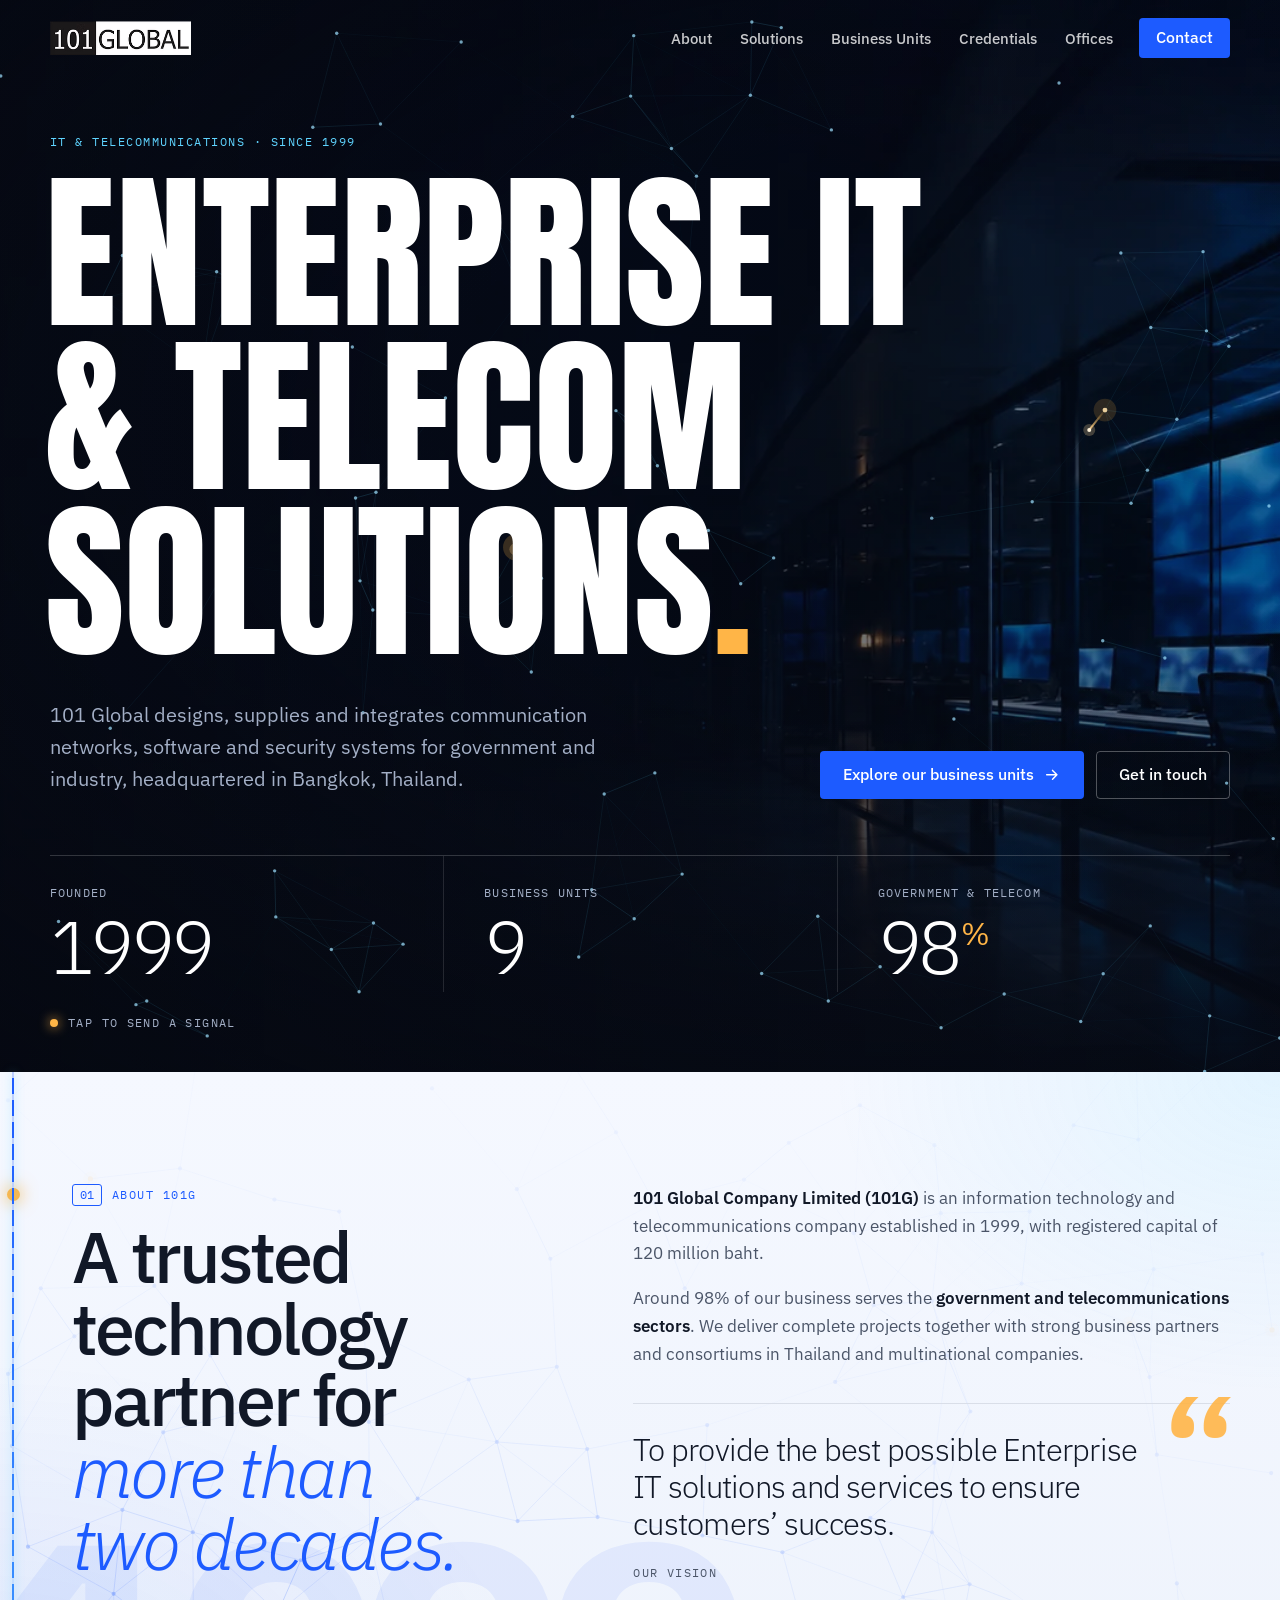
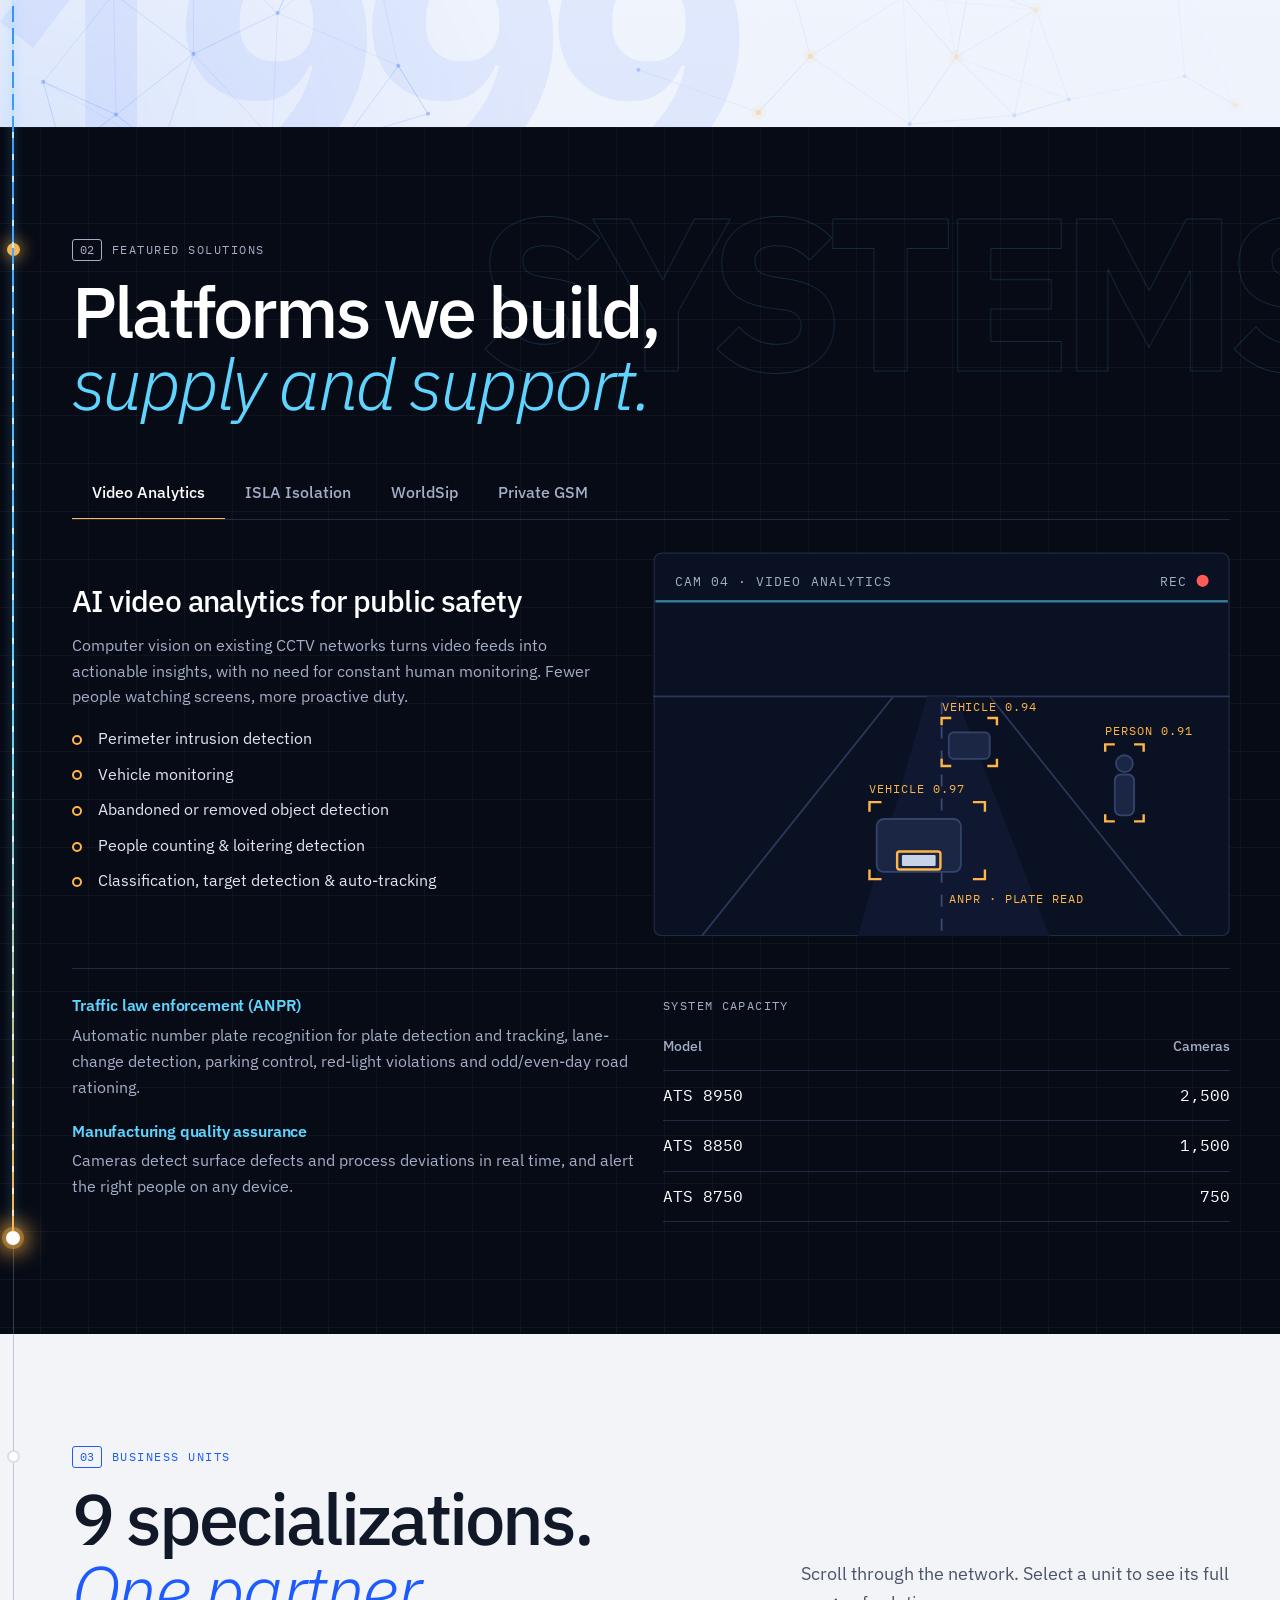
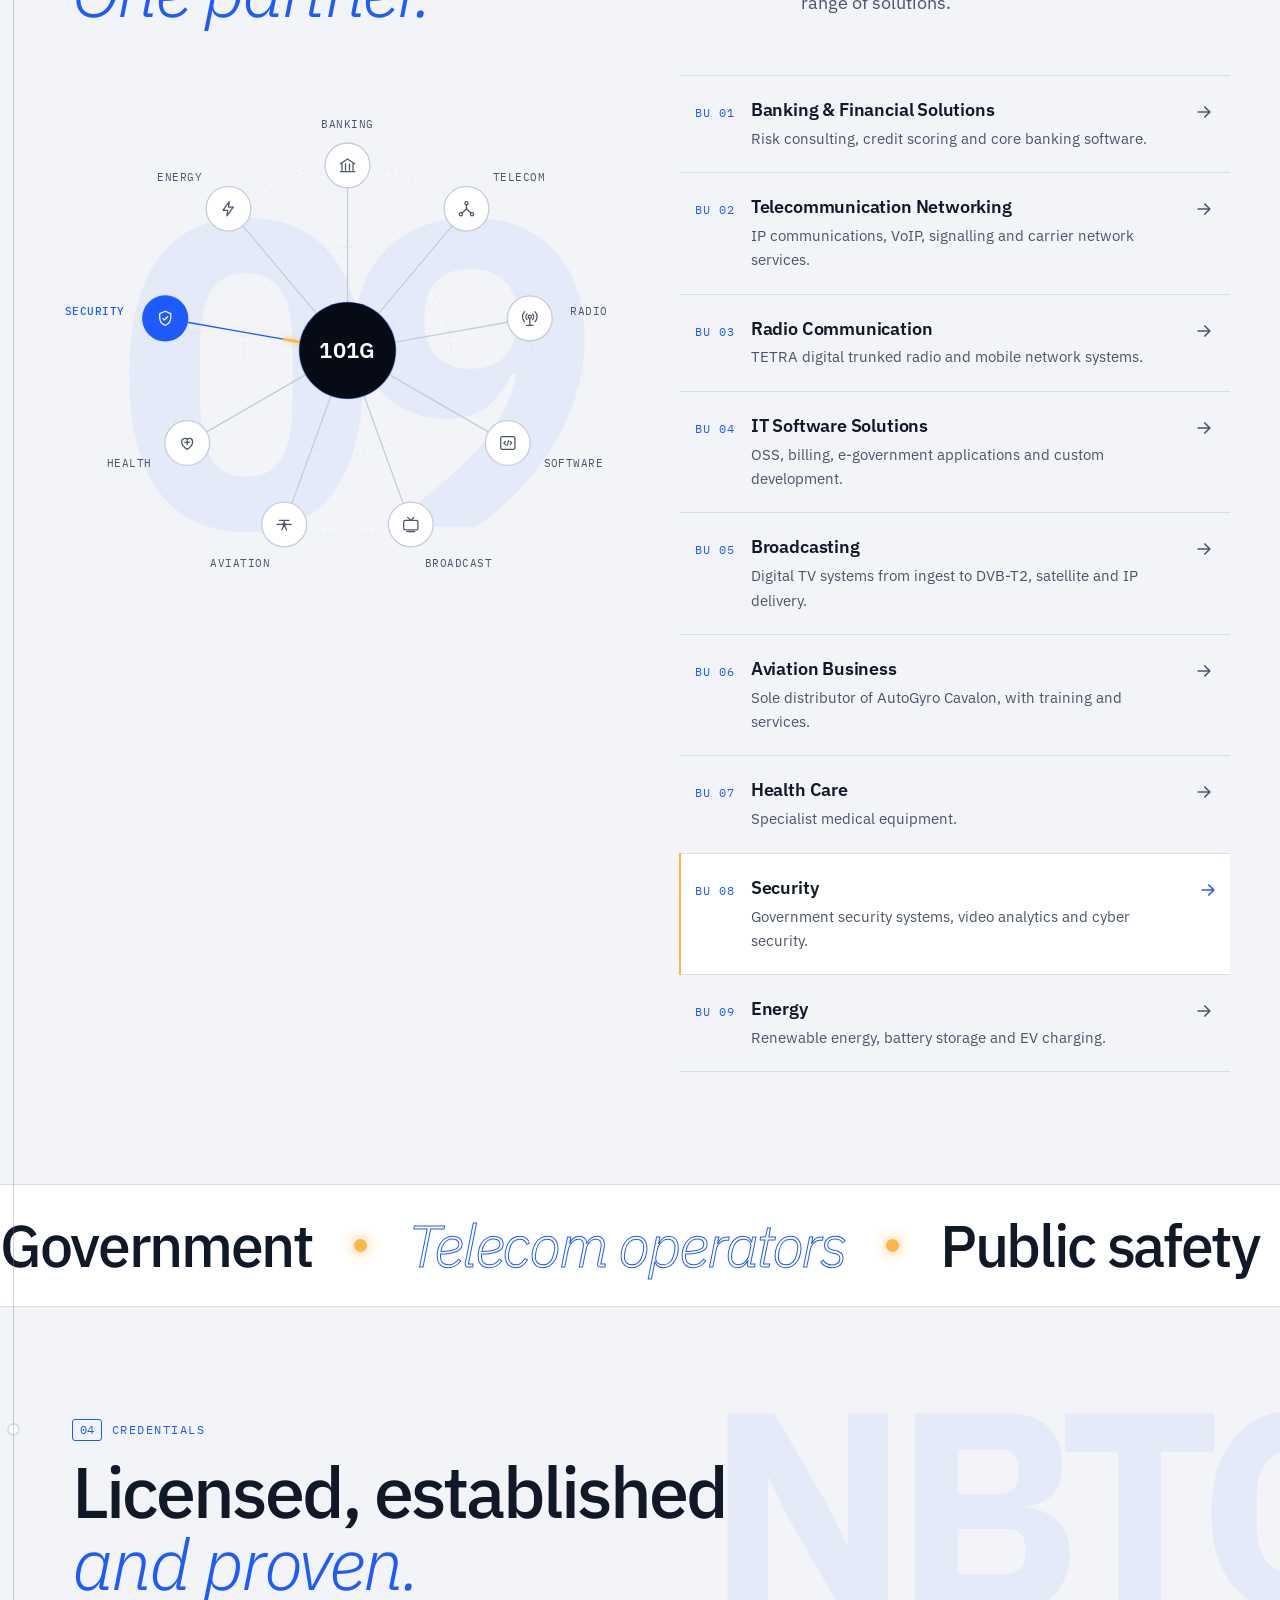
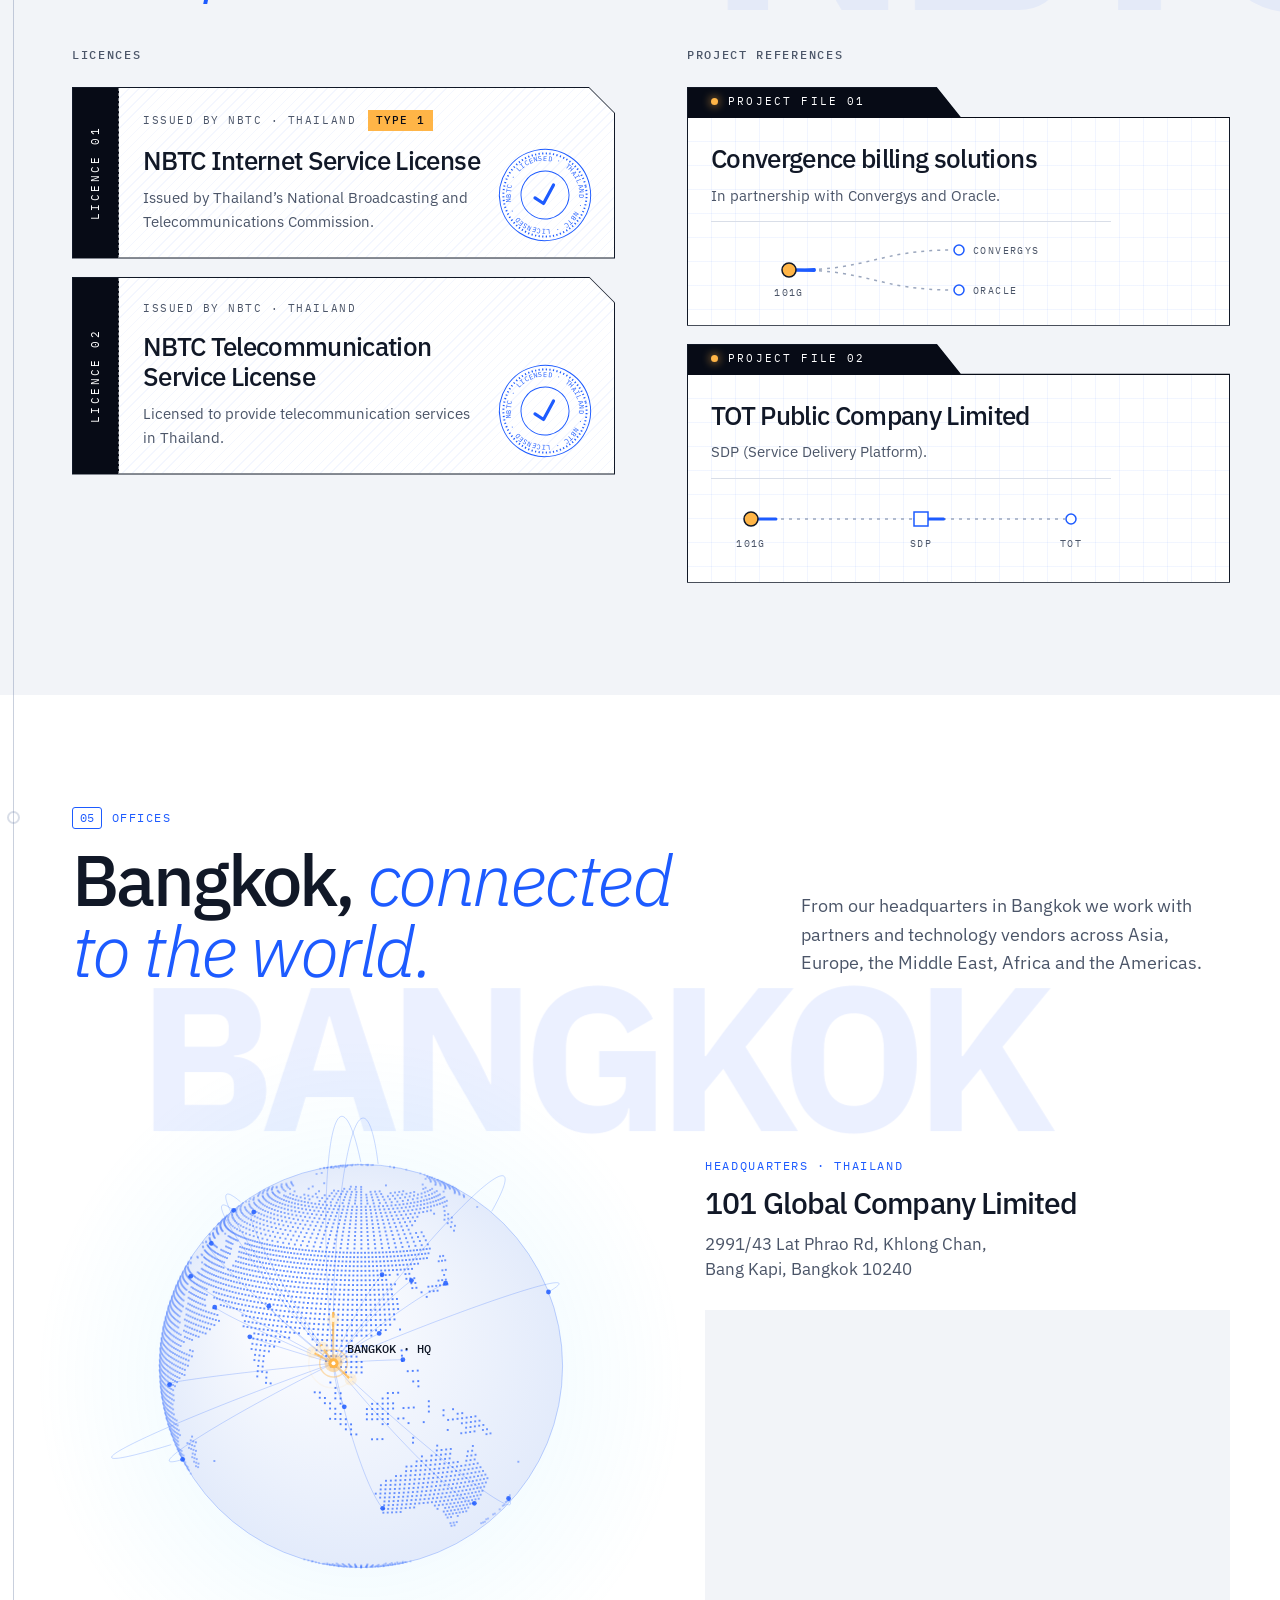
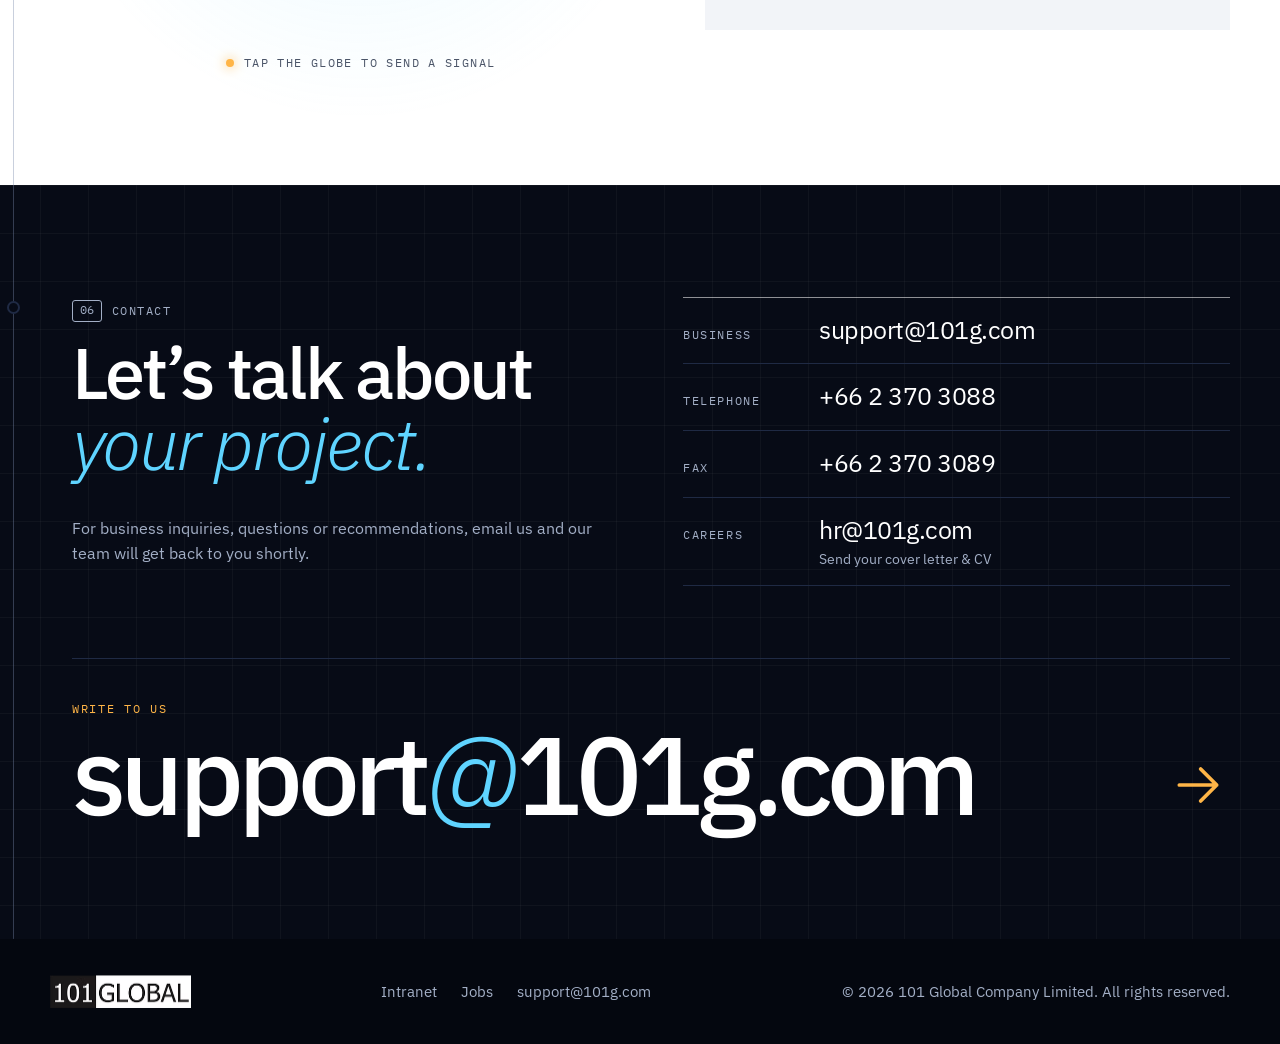
==== index.html @ 5d850e35 "Use the company logo image in header and footer Co-Authored-By: Claude Fable 5.2 <noreply@anthropic." ====
<!DOCTYPE html>
<html lang="en">
<head>
  <meta charset="UTF-8">
  <meta name="viewport" content="width=device-width, initial-scale=1.0">

  <!-- PREVIEW ONLY: stops Google indexing the site before the owner approves it.
       DELETE this line on launch day (see launch checklist). -->
  <meta name="robots" content="noindex, nofollow">

  <title>101 Global | Enterprise IT &amp; Telecommunications since 1999</title>
  <meta name="description" content="101 Global Company Limited (101G) delivers enterprise IT, telecommunications, radio, security and software solutions for government and telecom organisations in Thailand. Founded 1999.">
  <link rel="canonical" href="https://www.101g.com/">
  <link rel="icon" href="images/favicon.svg" type="image/svg+xml">
  <meta name="theme-color" content="#0a0f1c">

  <!-- Social sharing preview (LINE, Facebook, LinkedIn) -->
  <meta property="og:type" content="website">
  <meta property="og:title" content="101 Global | Enterprise IT &amp; Telecommunications">
  <meta property="og:description" content="Enterprise IT and telecom solutions for government and industry since 1999.">
  <meta property="og:url" content="https://www.101g.com/">

  <!-- Fonts: IBM Plex has a matching Thai version (IBM Plex Sans Thai) if we add Thai later -->
  <link rel="preconnect" href="https://fonts.googleapis.com">
  <link rel="preconnect" href="https://fonts.gstatic.com" crossorigin>
  <link href="https://fonts.googleapis.com/css2?family=Anton&family=IBM+Plex+Mono:wght@400;500&family=IBM+Plex+Sans:ital,wght@0,300;0,400;0,500;0,600;0,700;1,300;1,400&display=swap" rel="stylesheet">

  <link rel="stylesheet" href="css/styles.css">
  <!-- Tells the CSS that JavaScript is running, so scroll animations only hide content when JS can reveal it again -->
  <script>document.documentElement.classList.add('js');</script>

  <!-- Structured data: tells Google who the company is, where its offices are and how to contact it -->
  <script type="application/ld+json">
  {
    "@context": "https://schema.org",
    "@type": "Organization",
    "name": "101 Global Company Limited",
    "alternateName": "101G",
    "url": "https://www.101g.com/",
    "foundingDate": "1999",
    "email": "support@101g.com",
    "telephone": "+66-2-370-3088",
    "faxNumber": "+66-2-370-3089",
    "address": {
      "@type": "PostalAddress",
      "streetAddress": "2991/43 Lat Phrao Rd, Khlong Chan",
      "addressLocality": "Bang Kapi, Bangkok",
      "postalCode": "10240",
      "addressCountry": "TH"
    },
    "location": [
      {
        "@type": "Place",
        "name": "101 Global (Thailand)",
        "address": { "@type": "PostalAddress", "streetAddress": "2991/43 Lat Phrao Rd, Khlong Chan", "addressLocality": "Bang Kapi, Bangkok", "postalCode": "10240", "addressCountry": "TH" }
      }
    ]
  }
  </script>
</head>
<body>
  <a class="skip-link" href="#main">Skip to content</a>

  <!-- Icon sprite: each <symbol> is drawn once here and reused with <use href="#id"> -->
  <svg width="0" height="0" style="position:absolute" aria-hidden="true">
    <defs>
      <symbol id="i-bank" viewBox="0 0 24 24"><path d="M3 10 12 4l9 6M5 10v8M9.5 10v8M14.5 10v8M19 10v8M3 20h18"/></symbol>
      <symbol id="i-network" viewBox="0 0 24 24"><circle cx="12" cy="5" r="2"/><circle cx="5" cy="19" r="2"/><circle cx="19" cy="19" r="2"/><path d="M12 7v5M12 12l-5.5 5.5M12 12l5.5 5.5"/></symbol>
      <symbol id="i-radio" viewBox="0 0 24 24"><path d="M12 12v9M8 21h8"/><circle cx="12" cy="10" r="2"/><path d="M8.5 6.5a5 5 0 0 0 0 7M15.5 6.5a5 5 0 0 1 0 7M5.5 3.5a9 9 0 0 0 0 13M18.5 3.5a9 9 0 0 1 0 13"/></symbol>
      <symbol id="i-code" viewBox="0 0 24 24"><rect x="3" y="4" width="18" height="16" rx="2"/><path d="m9 10-2 2 2 2M15 10l2 2-2 2M13 9l-2 6"/></symbol>
      <symbol id="i-broadcast" viewBox="0 0 24 24"><rect x="3" y="7" width="18" height="12" rx="2"/><path d="m8 3 4 4 4-4M7 21h10"/></symbol>
      <symbol id="i-plane" viewBox="0 0 24 24"><path d="M3 12h18M12 12V7M6 7h12M12 12l-3 7M12 12l3 7"/><circle cx="12" cy="12" r="1.5"/></symbol>
      <symbol id="i-health" viewBox="0 0 24 24"><path d="M12 20s-7-4.4-7-10a4 4 0 0 1 7-2.6A4 4 0 0 1 19 10c0 5.6-7 10-7 10Z"/><path d="M9 11h6M12 8v6"/></symbol>
      <symbol id="i-shield" viewBox="0 0 24 24"><path d="M12 3 5 6v5c0 4.5 3 8.3 7 10 4-1.7 7-5.5 7-10V6l-7-3Z"/><path d="m9 12 2 2 4-4"/></symbol>
      <symbol id="i-energy" viewBox="0 0 24 24"><path d="M13 3 5 14h6l-1 7 8-11h-6l1-7Z"/></symbol>
      <symbol id="i-arrow" viewBox="0 0 24 24"><path d="M5 12h14M13 6l6 6-6 6"/></symbol>
      <symbol id="i-close" viewBox="0 0 24 24"><path d="M6 6l12 12M18 6 6 18"/></symbol>
      <symbol id="i-mail" viewBox="0 0 24 24"><rect x="3" y="5" width="18" height="14" rx="2"/><path d="m3 7 9 6 9-6"/></symbol>
      <symbol id="i-phone" viewBox="0 0 24 24"><path d="M5 4h4l2 5-2.5 1.5a11 11 0 0 0 5 5L15 13l5 2v4a2 2 0 0 1-2 2A16 16 0 0 1 3 6a2 2 0 0 1 2-2"/></symbol>
      <symbol id="i-pin" viewBox="0 0 24 24"><path d="M12 21s-7-6.1-7-11.5A7 7 0 0 1 19 9.5C19 14.9 12 21 12 21Z"/><circle cx="12" cy="9.5" r="2.5"/></symbol>
      <symbol id="i-badge" viewBox="0 0 24 24"><circle cx="12" cy="9" r="6"/><path d="m8.5 14-1.5 7 5-3 5 3-1.5-7"/></symbol>
    </defs>
  </svg>

  <!-- ===================== HEADER ===================== -->
  <header class="site-header" id="top">
    <div class="container header-inner">
      <a href="#top" class="logo" aria-label="101 Global, back to top">
        <img src="images/logo.png" alt="101 Global" width="281" height="67">
      </a>

      <button class="nav-toggle" aria-expanded="false" aria-controls="site-nav">
        <span class="nav-toggle-bar"></span>
        <span class="visually-hidden">Menu</span>
      </button>

      <nav id="site-nav" class="site-nav" aria-label="Main">
        <ul>
          <li><a href="#about">About</a></li>
          <li><a href="#solutions">Solutions</a></li>
          <li><a href="#units">Business Units</a></li>
          <li><a href="#credentials">Credentials</a></li>
          <li><a href="#offices">Offices</a></li>
          <li><a href="#contact" class="btn btn-small">Contact</a></li>
        </ul>
      </nav>
    </div>
  </header>

  <main id="main">

    <!-- ===================== HERO ===================== -->
    <section class="hero" aria-labelledby="hero-title">
      <!-- Background photo (decorative, so alt=""). fetchpriority="high" = load it first, it's the biggest thing on screen -->
      <img class="hero-bg" src="images/hero.webp" width="1600" height="900" alt="" fetchpriority="high" decoding="async">
      <canvas class="hero-canvas" aria-hidden="true"></canvas>
      <div class="container hero-inner">
        <p class="eyebrow">IT &amp; Telecommunications · Since 1999</p>
        <h1 id="hero-title"><span class="line"><span>Enterprise IT</span></span> <span class="line"><span>&amp; telecom</span></span> <span class="line"><span>solutions<i class="dot">.</i></span></span></h1>
        <div class="hero-sub">
          <p class="hero-lead">101 Global designs, supplies and integrates communication networks, software and security systems for government and industry, headquartered in Bangkok, Thailand.</p>
          <div class="hero-actions">
            <a href="#units" class="btn btn-primary">Explore our business units <svg class="icon" aria-hidden="true"><use href="#i-arrow"/></svg></a>
            <a href="#contact" class="btn btn-ghost">Get in touch</a>
          </div>
        </div>
      </div>

      <!-- Key numbers. data-count = the number JS counts up to -->
      <div class="container hero-foot">
        <dl class="stats">
          <div class="stat reveal">
            <dt>Founded</dt>
            <dd><span data-count="1999" data-start="1970">1999</span></dd>
          </div>
          <div class="stat reveal">
            <dt>Business units</dt>
            <dd><span data-count="9">9</span></dd>
          </div>
          <div class="stat reveal">
            <dt>Government &amp; telecom</dt>
            <dd><span data-count="98">98</span><small class="unit">%</small></dd>
          </div>
        </dl>
        <p class="hero-hint" aria-hidden="true"><span class="hint-dot"></span>Tap to send a signal</p>
      </div>
    </section>

    <!-- ===================== TRUNK =====================
         Everything below the hero sits on one "backbone" line.
         As you scroll, light travels down .spine-fill and each section's .node lights up. -->
    <div class="trunk">
      <div class="spine" aria-hidden="true"><div class="spine-fill"><span class="spine-head"></span></div></div>

    <!-- ===================== ABOUT ===================== -->
    <section class="section about-section" id="about" aria-labelledby="about-title">
      <span class="node" aria-hidden="true"></span>
      <span class="ghost ghost-about" aria-hidden="true">1999</span>
      <div class="container about-grid">
        <div class="reveal">
          <p class="eyebrow eyebrow-dark"><span class="idx">01</span> About 101G</p>
          <h2 id="about-title">A trusted technology partner for <em>more than two decades.</em></h2>
        </div>
        <div class="about-copy reveal">
          <p><strong>101 Global Company Limited (101G)</strong> is an information technology and telecommunications company established in 1999, with registered capital of 120 million baht.</p>
          <p>Around 98% of our business serves the <strong>government and telecommunications sectors</strong>. We deliver complete projects together with strong business partners and consortiums in Thailand and multinational companies.</p>
          <blockquote class="vision">
            <span class="vision-mark" aria-hidden="true">“</span>
            <p>To provide the best possible Enterprise IT solutions and services to ensure customers’ success.</p>
            <footer>Our vision</footer>
          </blockquote>
        </div>
      </div>
    </section>

    <!-- ===================== FEATURED SOLUTIONS (tabs) ===================== -->
    <section class="section section-dark grid-bg ghost-host" id="solutions" aria-labelledby="solutions-title">
      <span class="node" aria-hidden="true"></span>
      <span class="ghost ghost-solutions" aria-hidden="true">Systems</span>
      <div class="container">
        <div class="section-head reveal">
          <p class="eyebrow"><span class="idx">02</span> Featured solutions</p>
          <h2 id="solutions-title">Platforms we build, <em>supply and support.</em></h2>
        </div>

        <div class="tabs reveal">
          <div class="tab-list" role="tablist" aria-label="Featured solutions">
            <button role="tab" id="tab-va" aria-controls="panel-va" aria-selected="true">Video Analytics</button>
            <button role="tab" id="tab-isla" aria-controls="panel-isla" aria-selected="false" tabindex="-1">ISLA Isolation</button>
            <button role="tab" id="tab-worldsip" aria-controls="panel-worldsip" aria-selected="false" tabindex="-1">WorldSip</button>
            <button role="tab" id="tab-gsm" aria-controls="panel-gsm" aria-selected="false" tabindex="-1">Private GSM</button>
          </div>

          <div role="tabpanel" id="panel-va" aria-labelledby="tab-va" class="tab-panel">
            <div class="panel-grid">
              <div>
                <h3>AI video analytics for public safety</h3>
                <p>Computer vision on existing CCTV networks turns video feeds into actionable insights, with no need for constant human monitoring. Fewer people watching screens, more proactive duty.</p>
                <ul class="checks"><li>Perimeter intrusion detection</li><li>Vehicle monitoring</li><li>Abandoned or removed object detection</li><li>People counting &amp; loitering detection</li><li>Classification, target detection &amp; auto-tracking</li></ul>
              </div>
              <!-- Illustration: a CCTV feed with AI detection boxes and a scan line -->
              <svg class="illo" viewBox="0 0 480 320" role="img" aria-label="Illustration of a CCTV feed where AI marks vehicles and a person with detection boxes">
                <rect class="illo-frame" x="1" y="1" width="478" height="318" rx="6"/>
                <text class="illo-label" x="18" y="28">CAM 04 · VIDEO ANALYTICS</text>
                <circle class="rec" cx="457" cy="24" r="5"/><text class="illo-label" x="444" y="28" text-anchor="end">REC</text>
                <path class="illo-line" d="M0 120 H480"/>
                <path class="illo-road" d="M170 320 L228 120 H252 L330 320 Z"/>
                <path class="illo-line dashed" d="M240 125 V320"/>
                <path class="illo-line" d="M40 320 L200 120 M440 320 L280 120"/>
                <!-- far car -->
                <rect class="illo-obj" x="246" y="150" width="34" height="22" rx="4"/>
                <!-- near car -->
                <rect class="illo-obj" x="186" y="222" width="70" height="44" rx="6"/>
                <rect class="illo-plate" x="207" y="252" width="28" height="9" rx="1"/>
                <!-- person -->
                <circle class="illo-obj" cx="392" cy="176" r="7"/><rect class="illo-obj" x="384" y="185" width="16" height="34" rx="5"/>
                <!-- detection boxes (corner brackets) -->
                <g class="det d1"><path d="M180 216 v-8 h10 M266 208 h10 v8 M276 264 v8 h-10 M190 272 h-10 v-8"/><text x="180" y="200">VEHICLE 0.97</text></g>
                <g class="det d2"><path d="M240 144 v-6 h8 M278 138 h8 v6 M286 172 v6 h-8 M248 178 h-8 v-6"/><text x="240" y="132">VEHICLE 0.94</text></g>
                <g class="det d3"><path d="M376 166 v-6 h8 M400 160 h8 v6 M408 218 v6 h-8 M384 224 h-8 v-6"/><text x="376" y="152">PERSON 0.91</text></g>
                <g class="det d4"><rect x="203" y="249" width="36" height="15" rx="2"/><text x="246" y="292">ANPR · PLATE READ</text></g>
                <rect class="scan" x="2" y="40" width="476" height="2"/>
              </svg>
            </div>
            <div class="panel-more">
              <div>
                <h4>Traffic law enforcement (ANPR)</h4>
                <p>Automatic number plate recognition for plate detection and tracking, lane-change detection, parking control, red-light violations and odd/even-day road rationing.</p>
                <h4>Manufacturing quality assurance</h4>
                <p>Cameras detect surface defects and process deviations in real time, and alert the right people on any device.</p>
              </div>
              <div>
                <table class="spec">
                  <caption>System capacity</caption>
                  <thead><tr><th scope="col">Model</th><th scope="col">Cameras</th></tr></thead>
                  <tbody>
                    <tr><td>ATS 8950</td><td>2,500</td></tr>
                    <tr><td>ATS 8850</td><td>1,500</td></tr>
                    <tr><td>ATS 8750</td><td>750</td></tr>
                  </tbody>
                </table>
              </div>
            </div>
          </div>

          <div role="tabpanel" id="panel-isla" aria-labelledby="tab-isla" class="tab-panel" hidden>
            <div class="panel-grid">
              <div>
                <h3>ISLA web malware isolation</h3>
                <p>The web browser has become the number one target for cyber attacks, and traditional defences that try to detect and block malware can’t keep up. ISLA takes a different approach: its <strong>AirGap isolation</strong> treats all web content as a potential threat and keeps it away from endpoints and the corporate network.</p>
                <p>It can replace your existing browser, or isolate and secure individual tabs, while users keep a familiar experience.</p>
              </div>
              <!-- Illustration: web traffic hits the air-gap; threats stop, a clean stream reaches the user -->
              <svg class="illo" viewBox="0 0 480 320" role="img" aria-label="Illustration of web content passing through the ISLA air gap: threats are stopped and only a clean stream reaches the user's browser">
                <rect class="illo-frame" x="1" y="1" width="478" height="318" rx="6"/>
                <text class="illo-label" x="65" y="40" text-anchor="middle">THE WEB</text>
                <text class="illo-label" x="225" y="40" text-anchor="middle">ISLA AIRGAP</text>
                <text class="illo-label" x="400" y="40" text-anchor="middle">USER</text>
                <!-- web content blocks -->
                <g class="web-grid" transform="translate(0 4)">
                  <rect x="24" y="70" width="22" height="22"/><rect x="54" y="70" width="22" height="22" class="threat"/><rect x="84" y="70" width="22" height="22"/>
                  <rect x="24" y="100" width="22" height="22"/><rect x="54" y="100" width="22" height="22"/><rect x="84" y="100" width="22" height="22"/>
                  <rect x="24" y="130" width="22" height="22" class="threat"/><rect x="54" y="130" width="22" height="22"/><rect x="84" y="130" width="22" height="22"/>
                  <rect x="24" y="160" width="22" height="22"/><rect x="54" y="160" width="22" height="22"/><rect x="84" y="160" width="22" height="22" class="threat"/>
                  <rect x="24" y="190" width="22" height="22"/><rect x="54" y="190" width="22" height="22"/><rect x="84" y="190" width="22" height="22"/>
                  <rect x="24" y="220" width="22" height="22"/><rect x="54" y="220" width="22" height="22" class="threat"/><rect x="84" y="220" width="22" height="22"/>
                </g>
                <!-- packets travelling to the air gap -->
                <g class="packets">
                  <rect class="pkt" x="104" y="96" width="8" height="8"/>
                  <rect class="pkt threat p2" x="104" y="136" width="8" height="8"/>
                  <rect class="pkt p3" x="104" y="176" width="8" height="8"/>
                  <rect class="pkt threat p4" x="104" y="216" width="8" height="8"/>
                </g>
                <!-- air gap -->
                <rect class="airgap" x="170" y="60" width="110" height="200" rx="6"/>
                <path class="illo-shield" d="M225 100 l-26 10 v20 c0 18 11 32 26 38 c15 -6 26 -20 26 -38 v-20 Z"/>
                <path class="illo-check" d="M213.5 133 l8 8 l15 -16"/>
                <text class="illo-label" x="225" y="202" text-anchor="middle">THREATS</text>
                <text class="illo-label" x="225" y="218" text-anchor="middle">STOPPED</text>
                <!-- clean stream -->
                <path class="stream" d="M284 160 H344"/>
                <!-- browser -->
                <rect class="illo-obj" x="344" y="70" width="112" height="180" rx="4"/>
                <path class="illo-line" d="M344 92 H456"/>
                <circle class="illo-dot" cx="356" cy="81" r="3"/><circle class="illo-dot" cx="366" cy="81" r="3"/><circle class="illo-dot" cx="376" cy="81" r="3"/>
                <rect class="illo-content" x="356" y="106" width="88" height="44" rx="1"/>
                <rect class="illo-content" x="356" y="160" width="60" height="6" rx="1"/><rect class="illo-content" x="356" y="174" width="80" height="6" rx="1"/><rect class="illo-content" x="356" y="188" width="70" height="6" rx="1"/>
                <text class="illo-label ok" x="400" y="284" text-anchor="middle">SAFE SESSION ✓</text>
              </svg>
            </div>
            <div class="panel-more">
              <div class="big-figures">
                <div><span class="big">80%</span><span>of data breaches come through web browsers*</span></div>
                <div><span class="big">90–1,800</span><span>concurrent users per appliance, so it scales to your needs</span></div>
              </div>
              <p class="fine">*Figure as cited by the vendor.</p>
            </div>
          </div>

          <div role="tabpanel" id="panel-worldsip" aria-labelledby="tab-worldsip" class="tab-panel" hidden>
            <div class="panel-grid">
              <div>
                <h3>WorldSip communication platform</h3>
                <p>Software and hardware for conferencing, IP switching, billing and SS7 interconnection. One platform connects video, voice and web users to every kind of carrier network.</p>
              </div>
              <!-- Illustration: endpoints → softswitch → carrier networks, with signals flowing -->
              <svg class="illo" viewBox="0 0 480 320" role="img" aria-label="Illustration of the WorldSip softswitch connecting video, voice and web endpoints to SIP, SS7 and E1/T1 networks">
                <rect class="illo-frame" x="1" y="1" width="478" height="318" rx="6"/>
                <text class="illo-label" x="64" y="40" text-anchor="middle">ENDPOINTS</text>
                <text class="illo-label" x="416" y="40" text-anchor="middle">NETWORKS</text>
                <g class="links">
                  <path class="illo-line" d="M104 90 C160 90 160 160 186 160"/><path class="illo-line" d="M104 160 H186"/><path class="illo-line" d="M104 230 C160 230 160 160 186 160"/>
                  <path class="illo-line" d="M294 160 C320 160 320 90 376 90"/><path class="illo-line" d="M294 160 H376"/><path class="illo-line" d="M294 160 C320 160 320 230 376 230"/>
                </g>
                <g class="links-pulse">
                  <path class="sig s1" pathLength="1" d="M104 90 C160 90 160 160 186 160"/><path class="sig s2" pathLength="1" d="M104 160 H186"/><path class="sig s3" pathLength="1" d="M104 230 C160 230 160 160 186 160"/>
                  <path class="sig s4" pathLength="1" d="M294 160 C320 160 320 90 376 90"/><path class="sig s5" pathLength="1" d="M294 160 H376"/><path class="sig s6" pathLength="1" d="M294 160 C320 160 320 230 376 230"/>
                </g>
                <g class="ends">
                  <rect x="24" y="72" width="80" height="36" rx="4"/><text x="64" y="90" text-anchor="middle" dominant-baseline="central">VIDEO</text>
                  <rect x="24" y="142" width="80" height="36" rx="4"/><text x="64" y="160" text-anchor="middle" dominant-baseline="central">VOICE</text>
                  <rect x="24" y="212" width="80" height="36" rx="4"/><text x="64" y="230" text-anchor="middle" dominant-baseline="central">WEB</text>
                  <rect x="376" y="72" width="80" height="36" rx="4"/><text x="416" y="90" text-anchor="middle" dominant-baseline="central">SIP</text>
                  <rect x="376" y="142" width="80" height="36" rx="4"/><text x="416" y="160" text-anchor="middle" dominant-baseline="central">SS7</text>
                  <rect x="376" y="212" width="80" height="36" rx="4"/><text x="416" y="230" text-anchor="middle" dominant-baseline="central">E1/T1</text>
                </g>
                <rect class="switch" x="186" y="118" width="108" height="84" rx="6"/>
                <text class="illo-label strong" x="240" y="145" text-anchor="middle" dominant-baseline="central">SOFTSWITCH</text>
                <text class="illo-label" x="240" y="163" text-anchor="middle" dominant-baseline="central">IPX · RRP</text>
                <g class="leds"><rect x="207" y="175" width="10" height="4"/><rect x="221" y="175" width="10" height="4"/><rect x="235" y="175" width="10" height="4"/><rect x="249" y="175" width="10" height="4"/><rect x="263" y="175" width="10" height="4"/></g>
                <text class="illo-label" x="240" y="290" text-anchor="middle">CONFERENCING · BILLING · SS7 GATEWAYS</text>
              </svg>
            </div>
            <div class="spec-grid">
              <div><h4>Video conferencing (MCU)</h4><p class="mono">WSMCU 9000 · WSMCU 5000</p></div>
              <div><h4>Web conferencing</h4><p class="mono">WSWCU 5500</p><p>Over ADSL, MPLS or leased line.</p></div>
              <div><h4>IP softswitches</h4><p class="mono">12000 · 9000 · 5000 · 4200 · 1200 IPX</p></div>
              <div><h4>RRP softswitches</h4><p class="mono">RRP 15000 · RRP 30000</p><p>Registration, redirect &amp; proxy.</p></div>
              <div><h4>Billing</h4><p>Prepaid &amp; postpaid billing.</p></div>
              <div><h4>SS7 media gateways</h4><p class="mono">SS7 12E · 16E · 24E</p></div>
            </div>
          </div>

          <div role="tabpanel" id="panel-gsm" aria-labelledby="tab-gsm" class="tab-panel" hidden>
            <div class="panel-grid">
              <div>
                <h3>Your own private GSM network</h3>
                <p>Run your own GSM network with your own SIM cards, for emergency services or secure government use, with nationwide coverage.</p>
                <ul class="checks"><li>Private network &amp; SIM cards</li><li>Nationwide coverage area</li><li>GPS tracking &amp; real-time monitoring</li><li>PABX, switches, VoIP &amp; security network equipment</li></ul>
                <h4>Related</h4>
                <p>Pair with TETRA digital trunked radio (BU 03) and carrier network services (BU 02) for a complete mission-critical communications setup.</p>
                <button class="text-link" data-open="bu-3">View Radio Communication</button>
              </div>
              <!-- Illustration: a private cell tower with coverage waves and tracked devices -->
              <svg class="illo" viewBox="0 0 480 320" role="img" aria-label="Illustration of a private GSM tower broadcasting coverage to tracked devices">
                <rect class="illo-frame" x="1" y="1" width="478" height="318" rx="6"/>
                <defs><pattern id="hex" width="28" height="24" patternUnits="userSpaceOnUse"><path class="hex" d="M7 0 h14 l7 12 l-7 12 h-14 l-7 -12 Z"/></pattern></defs>
                <rect x="2" y="2" width="476" height="316" rx="6" fill="url(#hex)" class="hex-bg"/>
                <text class="illo-label" x="24" y="40">PRIVATE GSM · OWN SIM</text>
                <g class="waves"><circle cx="240" cy="150" r="40"/><circle cx="240" cy="150" r="40"/><circle cx="240" cy="150" r="40"/></g>
                <!-- tower -->
                <path class="tower" d="M240 136 L216 280 M240 136 L264 280 M226 222 H254 M222 248 H258 M231 190 H249 M228 222 L258 248 M252 222 L222 248 M216 280 H264"/>
                <circle class="tower-top" cx="240" cy="132" r="6"/>
                <!-- devices -->
                <g class="devices">
                  <g class="dev v1"><rect x="80" y="96" width="18" height="30" rx="3"/><text x="89" y="146" text-anchor="middle">GPS ●</text></g>
                  <g class="dev v2"><rect x="386" y="80" width="18" height="30" rx="3"/><text x="395" y="130" text-anchor="middle">GPS ●</text></g>
                  <g class="dev v3"><rect x="110" y="226" width="18" height="30" rx="3"/><text x="119" y="276" text-anchor="middle">GPS ●</text></g>
                  <g class="dev v4"><rect x="372" y="214" width="18" height="30" rx="3"/><text x="381" y="264" text-anchor="middle">GPS ●</text></g>
                </g>
                <text class="illo-label" x="456" y="296" text-anchor="end">NATIONWIDE COVERAGE</text>
              </svg>
            </div>
          </div>
        </div>
      </div>
    </section>

    <!-- ===================== BUSINESS UNITS ===================== -->
    <section class="section section-alt" id="units" aria-labelledby="units-title">
      <span class="node" aria-hidden="true"></span>
      <div class="container">
        <div class="section-head split reveal">
          <p class="eyebrow eyebrow-dark"><span class="idx">03</span> Business units</p>
          <h2 id="units-title">9 specializations. <em>One partner.</em></h2>
          <p>Scroll through the network. Select a unit to see its full range of solutions.</p>
        </div>

        <div class="units-layout">
          <!-- Network map: JS draws a 101G hub with one spoke per unit row below.
               The active row's spoke lights up and fires a signal. -->
          <div class="hub-wrap" aria-hidden="true">
            <span class="ghost ghost-units">09</span>
            <svg class="hub-map" viewBox="-320 -320 640 640"></svg>
          </div>

          <!-- Each row is a <button> that opens the matching <dialog> below (data-open="bu-1" opens id="bu-1").
               data-short = label shown on the network map. -->
          <ol class="unit-list" role="list">
            <li><button class="unit-row" data-open="bu-1" data-short="Banking" data-icon="i-bank"><span class="unit-num">BU 01</span><span class="unit-text"><span class="unit-title">Banking &amp; Financial Solutions</span><span class="unit-sum">Risk consulting, credit scoring and core banking software.</span></span><svg class="icon unit-go" aria-hidden="true"><use href="#i-arrow"/></svg></button></li>
            <li><button class="unit-row" data-open="bu-2" data-short="Telecom" data-icon="i-network"><span class="unit-num">BU 02</span><span class="unit-text"><span class="unit-title">Telecommunication Networking</span><span class="unit-sum">IP communications, VoIP, signalling and carrier network services.</span></span><svg class="icon unit-go" aria-hidden="true"><use href="#i-arrow"/></svg></button></li>
            <li><button class="unit-row" data-open="bu-3" data-short="Radio" data-icon="i-radio"><span class="unit-num">BU 03</span><span class="unit-text"><span class="unit-title">Radio Communication</span><span class="unit-sum">TETRA digital trunked radio and mobile network systems.</span></span><svg class="icon unit-go" aria-hidden="true"><use href="#i-arrow"/></svg></button></li>
            <li><button class="unit-row" data-open="bu-4" data-short="Software" data-icon="i-code"><span class="unit-num">BU 04</span><span class="unit-text"><span class="unit-title">IT Software Solutions</span><span class="unit-sum">OSS, billing, e-government applications and custom development.</span></span><svg class="icon unit-go" aria-hidden="true"><use href="#i-arrow"/></svg></button></li>
            <li><button class="unit-row" data-open="bu-5" data-short="Broadcast" data-icon="i-broadcast"><span class="unit-num">BU 05</span><span class="unit-text"><span class="unit-title">Broadcasting</span><span class="unit-sum">Digital TV systems from ingest to DVB-T2, satellite and IP delivery.</span></span><svg class="icon unit-go" aria-hidden="true"><use href="#i-arrow"/></svg></button></li>
            <li><button class="unit-row" data-open="bu-6" data-short="Aviation" data-icon="i-plane"><span class="unit-num">BU 06</span><span class="unit-text"><span class="unit-title">Aviation Business</span><span class="unit-sum">Sole distributor of AutoGyro Cavalon, with training and services.</span></span><svg class="icon unit-go" aria-hidden="true"><use href="#i-arrow"/></svg></button></li>
            <li><button class="unit-row" data-open="bu-7" data-short="Health" data-icon="i-health"><span class="unit-num">BU 07</span><span class="unit-text"><span class="unit-title">Health Care</span><span class="unit-sum">Specialist medical equipment.</span></span><svg class="icon unit-go" aria-hidden="true"><use href="#i-arrow"/></svg></button></li>
            <li><button class="unit-row" data-open="bu-8" data-short="Security" data-icon="i-shield"><span class="unit-num">BU 08</span><span class="unit-text"><span class="unit-title">Security</span><span class="unit-sum">Government security systems, video analytics and cyber security.</span></span><svg class="icon unit-go" aria-hidden="true"><use href="#i-arrow"/></svg></button></li>
            <li><button class="unit-row" data-open="bu-9" data-short="Energy" data-icon="i-energy"><span class="unit-num">BU 09</span><span class="unit-text"><span class="unit-title">Energy</span><span class="unit-sum">Renewable energy, battery storage and EV charging.</span></span><svg class="icon unit-go" aria-hidden="true"><use href="#i-arrow"/></svg></button></li>
          </ol>
        </div>
      </div>

      <!-- ===== Business unit detail dialogs (edit the lists here) ===== -->
      <dialog class="unit-dialog" id="bu-1" aria-labelledby="bu-1-title">
        <div class="dialog-head"><span class="unit-num">BU 01</span><h3 id="bu-1-title">Banking &amp; Financial Solutions</h3><button class="dialog-close" aria-label="Close"><svg class="icon" aria-hidden="true"><use href="#i-close"/></svg></button></div>
        <img class="dialog-media" src="images/bu-1.webp" width="1280" height="720" alt="Analyst at a workstation inside a bank data centre" loading="lazy" decoding="async">
        <div class="dialog-body">
          <p>Analytic platforms, consulting and software that support risk managers with custom scorecard models, data attribute sets and complex risk strategies.</p>
          <div class="cols">
            <div><h4>Consulting</h4><ul><li>Enterprise risk management</li><li>Credit risk analytics consulting</li><li>Scoring model strategy consulting</li><li>BOT regulatory consulting</li><li>Strategy consulting</li></ul></div>
            <div><h4>Credit scoring</h4><ul><li>Application score (A-Score)</li><li>Behaviour score (B-Score)</li><li>PD (probability of default)</li><li>Score model development</li><li>Score model calculation system</li></ul></div>
            <div><h4>Banking software</h4><ul><li>Core Banking Solution (CBS)</li><li>Loan Origination Solution (LOS)</li><li>Decision strategy software engine</li><li>Decision workflow management</li><li>Customer management</li><li>Collection &amp; recovery</li><li>Calculation engine</li><li>System integration &amp; ETL</li></ul></div>
            <div><h4>Appraisal &amp; documents</h4><ul><li>Collateral appraisal &amp; field investigation, including on Android mobile devices</li><li>Integration with existing CBS, EDS and GIS systems</li><li>Time-stamped audit trail and real-time job tracking</li><li>Enterprise document management with intelligent scanning</li></ul></div>
          </div>
        </div>
      </dialog>

      <dialog class="unit-dialog" id="bu-2" aria-labelledby="bu-2-title">
        <div class="dialog-head"><span class="unit-num">BU 02</span><h3 id="bu-2-title">Telecommunication Networking</h3><button class="dialog-close" aria-label="Close"><svg class="icon" aria-hidden="true"><use href="#i-close"/></svg></button></div>
        <img class="dialog-media" src="images/bu-2.webp" width="1280" height="720" alt="Telecommunications tower against the Bangkok skyline" loading="lazy" decoding="async">
        <div class="dialog-body">
          <div class="cols">
            <div><h4>IP communications</h4><ul><li>NGN (Next Generation Network)</li><li>SBC (Session Border Controller)</li><li>IP softswitches, VoIP specialist &amp; consulting services</li><li>IP-PBX, IP phones, video phones &amp; soft phones</li><li>Call centre solutions &amp; CRM</li><li>Paperless “green fax” systems</li></ul></div>
            <div><h4>Video</h4><ul><li>Video streaming (RTSP, HLS, VP8)</li><li>Video on demand</li><li>HD video conversion</li></ul></div>
            <div><h4>Network services</h4><ul><li>VPN over the internet</li><li>MPLS, ATM, Frame Relay &amp; DDN</li><li>Leased lines</li><li>DID (Direct Inward Dialing) numbers</li><li>5N Junovia log management &amp; 5N Web Analytics</li></ul></div>
            <div><h4>Signalling &amp; gateways</h4><ul><li>SS7 signalling (in-band / out-of-band)</li><li>Media gateways &amp; signalling gateways</li><li>Analog, T1, E1 &amp; GSM-CDMA fixed wireless terminals</li><li>T1/E1 channel banks (FXO, FXS)</li><li>T1/E1 echo cancellation</li></ul></div>
          </div>
        </div>
      </dialog>

      <dialog class="unit-dialog" id="bu-3" aria-labelledby="bu-3-title">
        <div class="dialog-head"><span class="unit-num">BU 03</span><h3 id="bu-3-title">Radio Communication</h3><button class="dialog-close" aria-label="Close"><svg class="icon" aria-hidden="true"><use href="#i-close"/></svg></button></div>
        <img class="dialog-media" src="images/bu-3.webp" width="1280" height="720" alt="Two handheld digital radios on a charging dock" loading="lazy" decoding="async">
        <div class="dialog-body">
          <p>TETRA is the digital trunked mobile radio standard built for professional users who need reliable, mission-critical communication.</p>
          <div class="cols">
            <div><h4>TETRA digital trunking</h4><ul><li>TETRA 800 MHz &amp; 300–470 MHz</li><li>TETRA base stations</li><li>Dispatcher &amp; voice logger</li><li>AVLS (vehicle location)</li><li>Portable &amp; mobile units</li><li>Bidirectional amplifiers</li></ul></div>
            <div><h4>Network services</h4><ul><li>Network planning &amp; management</li><li>Indoor &amp; outdoor coverage</li><li>Site preparation</li><li>2G / 3G / 4G LTE / 5G systems</li><li>Wireless 2.4 GHz &amp; 5.2 GHz</li></ul></div>
            <div><h4>Who uses it</h4><ul><li>Public safety</li><li>Government &amp; military</li><li>Transportation</li><li>Utilities</li><li>Oil &amp; gas</li><li>Commercial &amp; industry, PAMR</li></ul></div>
          </div>
        </div>
      </dialog>

      <dialog class="unit-dialog" id="bu-4" aria-labelledby="bu-4-title">
        <div class="dialog-head"><span class="unit-num">BU 04</span><h3 id="bu-4-title">IT Software Solutions</h3><button class="dialog-close" aria-label="Close"><svg class="icon" aria-hidden="true"><use href="#i-close"/></svg></button></div>
        <img class="dialog-media" src="images/bu-4.webp" width="1280" height="720" alt="Enterprise server racks with blue network cables" loading="lazy" decoding="async">
        <div class="dialog-body">
          <div class="cols">
            <div><h4>Network &amp; operations</h4><ul><li>OSS: network infrastructure &amp; inventory management, with workflow and real-time asset value</li><li>Supports IP, MPLS, SDH, SONET, PDH, WDM, fibre, Ethernet, NGN, mobile, radio and more</li><li>Order management &amp; package offering</li><li>Billing for VoIP, calling cards, service &amp; content providers and network operators</li></ul></div>
            <div><h4>Enterprise platforms</h4><ul><li>Business Process Management (BPM)</li><li>Integration (SOA / ESB)</li><li>Business Intelligence (reporting, OLAP)</li><li>CRM</li></ul></div>
            <div><h4>E-government &amp; e-services</h4><ul><li>E-Services &amp; E-License (licence request management)</li><li>E-School management</li><li>E-Office management</li></ul></div>
            <div><h4>Voice &amp; contact</h4><ul><li>Interactive Voice Response (IVR)</li><li>IVR payment</li><li>Automated repeat orders by phone</li><li>Predictive call &amp; fax distribution</li><li>Video &amp; web conferencing</li><li>Custom development in Java / Java EE, PHP &amp; Python</li></ul></div>
          </div>
        </div>
      </dialog>

      <dialog class="unit-dialog" id="bu-5" aria-labelledby="bu-5-title">
        <div class="dialog-head"><span class="unit-num">BU 05</span><h3 id="bu-5-title">Broadcasting</h3><button class="dialog-close" aria-label="Close"><svg class="icon" aria-hidden="true"><use href="#i-close"/></svg></button></div>
        <img class="dialog-media" src="images/bu-5.webp" width="1280" height="720" alt="Broadcast control desk facing a wall of television monitors" loading="lazy" decoding="async">
        <div class="dialog-body">
          <p>Broadcasting systems and digital TV equipment covering the full chain, from capture to delivery.</p>
          <ol class="flow">
            <li><h4>Input</h4><ul><li>Ingest systems</li><li>Capture systems</li><li>Encoders &amp; decoders</li></ul></li>
            <li><h4>Process</h4><ul><li>Media asset management</li><li>Digital asset management</li></ul></li>
            <li><h4>Output</h4><ul><li>Broadband IP streaming (RTSP, HLS, VP8)</li><li>Digital terrestrial DVB-T2: exciters &amp; transmitters</li><li>Satellite DVB-S2 &amp; receivers</li></ul></li>
          </ol>
        </div>
      </dialog>

      <dialog class="unit-dialog" id="bu-6" aria-labelledby="bu-6-title">
        <div class="dialog-head"><span class="unit-num">BU 06</span><h3 id="bu-6-title">Aviation Business</h3><button class="dialog-close" aria-label="Close"><svg class="icon" aria-hidden="true"><use href="#i-close"/></svg></button></div>
        <figure class="dialog-figure"><img class="dialog-media" src="images/bu-6.webp" width="1280" height="720" alt="Enclosed gyroplane flying above hills and farmland" loading="lazy" decoding="async"><figcaption>Illustrative image</figcaption></figure>
        <div class="dialog-body">
          <p>101G is the <strong>sole distributor of AutoGyro GmbH’s Cavalon</strong>. AutoGyro stands for innovative design, the highest quality and global projects.</p>
          <div class="cols">
            <div><h4>Services</h4><ul><li>Maintenance</li><li>Spare parts</li><li>Flight training</li></ul></div>
            <div><h4>Operations</h4><ul><li>Aerial survey</li><li>Flying services</li></ul></div>
          </div>
        </div>
      </dialog>

      <dialog class="unit-dialog" id="bu-7" aria-labelledby="bu-7-title">
        <div class="dialog-head"><span class="unit-num">BU 07</span><h3 id="bu-7-title">Health Care</h3><button class="dialog-close" aria-label="Close"><svg class="icon" aria-hidden="true"><use href="#i-close"/></svg></button></div>
        <img class="dialog-media" src="images/bu-7.webp" width="1280" height="720" alt="Clinician beside specialist medical equipment" loading="lazy" decoding="async">
        <div class="dialog-body">
          <div class="cols">
            <div><h4>Medical equipment</h4><ul><li>Airnergy Medical Plus</li><li>Far-infrared sauna</li><li>Ozone machine</li><li>PEMF iMRS</li></ul></div>
          </div>
        </div>
      </dialog>

      <dialog class="unit-dialog" id="bu-8" aria-labelledby="bu-8-title">
        <div class="dialog-head"><span class="unit-num">BU 08</span><h3 id="bu-8-title">Security</h3><button class="dialog-close" aria-label="Close"><svg class="icon" aria-hidden="true"><use href="#i-close"/></svg></button></div>
        <img class="dialog-media" src="images/bu-8.webp" width="1280" height="720" alt="Operators watching transit camera feeds in a security operations room" loading="lazy" decoding="async">
        <div class="dialog-body">
          <div class="cols">
            <div><h4>Military &amp; government</h4><ul><li>Lawful interception</li><li>Phone jammers</li><li>Shoe &amp; leg scanners</li><li>Through-wall detection systems</li><li>X-ray inspection: people, mail, baggage, vehicles &amp; cargo</li></ul></div>
            <div><h4>Tactical equipment</h4><ul><li>Emergency communication vehicles</li><li>Thermal imaging &amp; night vision</li></ul></div>
            <div><h4>Intelligent video</h4><ul><li>AI video analytics for public safety</li><li>ANPR &amp; traffic law enforcement</li><li>Quality assurance in manufacturing</li></ul><a class="text-link" href="#solutions" data-tab="tab-va" data-close-dialog>See Video Analytics</a></div>
            <div><h4>Cyber security</h4><ul><li>ISLA web malware isolation</li><li>Secure isolated browsing for enterprises</li></ul><a class="text-link" href="#solutions" data-tab="tab-isla" data-close-dialog>See ISLA</a></div>
          </div>
        </div>
      </dialog>

      <dialog class="unit-dialog" id="bu-9" aria-labelledby="bu-9-title">
        <div class="dialog-head"><span class="unit-num">BU 09</span><h3 id="bu-9-title">Energy</h3><button class="dialog-close" aria-label="Close"><svg class="icon" aria-hidden="true"><use href="#i-close"/></svg></button></div>
        <img class="dialog-media" src="images/bu-9.webp" width="1280" height="720" alt="Rows of solar panels with a battery storage enclosure" loading="lazy" decoding="async">
        <div class="dialog-body">
          <div class="cols">
            <div><h4>Renewable energy</h4><ul><li>Wind energy solutions</li><li>Solar energy solutions</li><li>Geothermal solutions</li></ul></div>
            <div><h4>Electrical energy</h4><ul><li>Battery storage</li><li>Battery inverters</li><li>EV chargers</li></ul></div>
          </div>
        </div>
      </dialog>
    </section>

    <!-- ===================== INDUSTRIES ===================== -->
    <section class="section section-tight industries-section" aria-labelledby="industries-title">
      <div>
        <h2 id="industries-title" class="visually-hidden">Industries we serve</h2>
        <div class="marquee">
          <ul class="marquee-track" role="list"><li>Government</li><li>Telecom operators</li><li>Public safety</li><li>Military</li><li>Banking &amp; finance</li><li>Transportation</li><li>Utilities</li><li>Oil &amp; gas</li><li>Broadcasting</li><li>Manufacturing</li></ul>
          <ul class="marquee-track" aria-hidden="true"><li>Government</li><li>Telecom operators</li><li>Public safety</li><li>Military</li><li>Banking &amp; finance</li><li>Transportation</li><li>Utilities</li><li>Oil &amp; gas</li><li>Broadcasting</li><li>Manufacturing</li></ul>
        </div>
      </div>
    </section>

    <!-- ===================== CREDENTIALS ===================== -->
    <section class="section section-alt ghost-host" id="credentials" aria-labelledby="cred-title">
      <span class="node" aria-hidden="true"></span>
      <span class="ghost ghost-cred" aria-hidden="true">NBTC</span>
      <div class="container">
        <div class="section-head reveal">
          <p class="eyebrow eyebrow-dark"><span class="idx">04</span> Credentials</p>
          <h2 id="cred-title">Licensed, established <em>and proven.</em></h2>
        </div>

        <!-- TODO (confirm with owner): the old site lists licences two ways.
             Licence page: "NBTC Internet Service License Type 1" + "NBTC Telecommunication Service License".
             Home page:    "NBTC Telecom License Type 1" + "NBTC Network Provider License".
             Using the licence-page wording until confirmed. -->
        <div class="cred-cols">
          <div class="reveal">
            <h3 class="cred-kicker">Licences</h3>
            <ol class="permits">
              <li class="permit">
                <span class="permit-stub" aria-hidden="true"><span>Licence 01</span></span>
                <div class="permit-body">
                  <p class="permit-issuer">Issued by NBTC · Thailand <span class="permit-tag">Type 1</span></p>
                  <h4>NBTC Internet Service License</h4>
                  <p>Issued by Thailand’s National Broadcasting and Telecommunications Commission.</p>
                </div>
                <svg class="permit-seal" viewBox="0 0 120 120" aria-hidden="true">
                  <defs><path id="seal-arc-01" d="M60 60 m-43 0 a43 43 0 1 1 86 0 a43 43 0 1 1 -86 0"/></defs>
                  <circle class="seal-ring" cx="60" cy="60" r="57"/><circle class="seal-ring seal-dash" cx="60" cy="60" r="52"/><circle class="seal-ring" cx="60" cy="60" r="30"/>
                  <text><textPath href="#seal-arc-01" textLength="262">NBTC · LICENSED · THAILAND · NBTC · LICENSED ·</textPath></text>
                  <path class="seal-check" d="M47 61l9 9 17-20"/>
                </svg>
              </li>
              <li class="permit">
                <span class="permit-stub" aria-hidden="true"><span>Licence 02</span></span>
                <div class="permit-body">
                  <p class="permit-issuer">Issued by NBTC · Thailand</p>
                  <h4>NBTC Telecommunication Service License</h4>
                  <p>Licensed to provide telecommunication services in Thailand.</p>
                </div>
                <svg class="permit-seal" viewBox="0 0 120 120" aria-hidden="true">
                  <defs><path id="seal-arc-02" d="M60 60 m-43 0 a43 43 0 1 1 86 0 a43 43 0 1 1 -86 0"/></defs>
                  <circle class="seal-ring" cx="60" cy="60" r="57"/><circle class="seal-ring seal-dash" cx="60" cy="60" r="52"/><circle class="seal-ring" cx="60" cy="60" r="30"/>
                  <text><textPath href="#seal-arc-02" textLength="262">NBTC · LICENSED · THAILAND · NBTC · LICENSED ·</textPath></text>
                  <path class="seal-check" d="M47 61l9 9 17-20"/>
                </svg>
              </li>
            </ol>
          </div>
          <div class="reveal">
            <h3 class="cred-kicker">Project references</h3>
            <ol class="dossiers">
              <li class="dossier">
                <span class="dossier-tab" aria-hidden="true">Project file 01</span>
                <h4>Convergence billing solutions</h4>
                <p>In partnership with Convergys and Oracle.</p>
                <svg class="dossier-map" viewBox="-38 0 400 76" aria-hidden="true">
                  <path class="dm-line" d="M46 38 C120 38 130 18 204 18"/><path class="dm-line" d="M46 38 C120 38 130 58 204 58"/>
                  <path class="sig" pathLength="1" d="M46 38 C120 38 130 18 204 18"/><path class="sig s3" pathLength="1" d="M46 38 C120 38 130 58 204 58"/>
                  <circle class="dm-hub" cx="40" cy="38" r="7"/><circle class="dm-node" cx="210" cy="18" r="5"/><circle class="dm-node" cx="210" cy="58" r="5"/>
                  <text x="40" y="64" text-anchor="middle">101G</text><text x="224" y="22">CONVERGYS</text><text x="224" y="62">ORACLE</text>
                </svg>
              </li>
              <li class="dossier">
                <span class="dossier-tab" aria-hidden="true">Project file 02</span>
                <h4>TOT Public Company Limited</h4>
                <p>SDP (Service Delivery Platform).</p>
                <svg class="dossier-map" viewBox="0 0 400 76" aria-hidden="true">
                  <path class="dm-line" d="M46 30 H204"/><path class="dm-line" d="M216 30 H354"/>
                  <path class="sig" pathLength="1" d="M46 30 H204"/><path class="sig s4" pathLength="1" d="M216 30 H354"/>
                  <circle class="dm-hub" cx="40" cy="30" r="7"/><rect class="dm-node" x="203" y="23" width="14" height="14"/><circle class="dm-node" cx="360" cy="30" r="5"/>
                  <text x="40" y="58" text-anchor="middle">101G</text><text x="210" y="58" text-anchor="middle">SDP</text><text x="360" y="58" text-anchor="middle">TOT</text>
                </svg>
              </li>
            </ol>
          </div>
        </div>
      </div>
    </section>

    <!-- ===================== OFFICES (globe) ===================== -->
    <section class="section offices-section" id="offices" aria-labelledby="offices-title">
      <span class="node" aria-hidden="true"></span>
      <div class="container">
        <div class="section-head split reveal">
          <p class="eyebrow eyebrow-dark"><span class="idx">05</span> Offices</p>
          <h2 id="offices-title">Bangkok, <em>connected to the world.</em></h2>
          <p>From our headquarters in Bangkok we work with partners and technology vendors across Asia, Europe, the Middle East, Africa and the Americas.</p>
        </div>

        <div class="offices">
          <span class="ghost ghost-offices" aria-hidden="true">Bangkok</span>
          <!-- Globe: JS draws a dotted Earth with signals travelling from Bangkok to cities worldwide.
               Tap/click it to send a burst of signals. -->
          <div class="globe-wrap reveal">
            <canvas class="globe" aria-hidden="true"></canvas>
            <p class="globe-hint" aria-hidden="true"><span class="hint-dot"></span>Tap the globe to send a signal</p>
          </div>

          <div class="office-side reveal">
            <address class="office-block">
              <span class="office-kicker">Headquarters · Thailand</span>
              <strong>101 Global Company Limited</strong>
              2991/43 Lat Phrao Rd, Khlong Chan,<br>Bang Kapi, Bangkok 10240
            </address>
            <div class="map">
              <iframe title="Map of the 101 Global office in Bangkok" loading="lazy" referrerpolicy="no-referrer-when-downgrade"
                src="https://maps.google.com/maps?q=2991%2F43%20Lat%20Phrao%20Rd%2C%20Khlong%20Chan%2C%20Bang%20Kapi%2C%20Bangkok%2010240&amp;z=15&amp;output=embed"></iframe>
            </div>
          </div>
        </div>
      </div>
    </section>

    <!-- ===================== CONTACT ===================== -->
    <section class="section section-dark grid-bg" id="contact" aria-labelledby="contact-title">
      <span class="node node-end" aria-hidden="true"></span>
      <div class="container contact-grid">
        <div class="reveal">
          <p class="eyebrow"><span class="idx">06</span> Contact</p>
          <h2 id="contact-title">Let’s talk about <em>your project.</em></h2>
          <p>For business inquiries, questions or recommendations, email us and our team will get back to you shortly.</p>
        </div>

        <div class="reveal">
          <dl class="contact-rows">
            <div><dt>Business</dt><dd><a href="mailto:support@101g.com">support@101g.com</a></dd></div>
            <div><dt>Telephone</dt><dd><a href="tel:+6623703088">+66 2 370 3088</a></dd></div>
            <div><dt>Fax</dt><dd>+66 2 370 3089</dd></div>
            <div><dt>Careers</dt><dd><a href="mailto:hr@101g.com">hr@101g.com</a><small>Send your cover letter &amp; CV</small></dd></div>
          </dl>
        </div>
      </div>
      <div class="container">
        <a href="mailto:support@101g.com" class="mega-mail reveal"><span class="mega-label">Write to us</span><span class="mega-addr">support<span>@</span>101g.com</span><svg class="icon" aria-hidden="true"><use href="#i-arrow"/></svg></a>
      </div>
    </section>
    </div><!-- /.trunk -->
  </main>

  <!-- ===================== FOOTER ===================== -->
  <footer class="site-footer">
    <div class="container footer-inner">
      <a href="#top" class="logo logo-light" aria-label="101 Global, back to top">
        <img src="images/logo.png" alt="101 Global" width="281" height="67">
      </a>
      <ul class="footer-links" role="list">
        <li><a href="https://sites.google.com/a/101g.com/intranet/">Intranet</a></li>
        <li><a href="https://sites.google.com/a/101g.com/jobs/">Jobs</a></li>
        <li><a href="mailto:support@101g.com">support@101g.com</a></li>
      </ul>
      <p class="copyright">© <span id="year">2026</span> 101 Global Company Limited. All rights reserved.</p>
    </div>
  </footer>

  <script src="js/main.js" defer></script>
</body>
</html>
---- css/styles.css ----
/* =========================================================
   101 Global: styles
   Mobile-first: base styles are for phones, then
   @media (min-width: ...) blocks add layout for bigger screens.
   ========================================================= */

/* ---------- 1. Design tokens ----------
   Change a colour or size here and it updates everywhere. */
:root {
  --ink: #070b16;          /* near-black navy: dark sections */
  --ink-2: #0d1426;        /* panels on dark */
  --ink-line: #1f2a44;     /* hairlines on dark */
  --paper: #ffffff;
  --paper-2: #f2f4f8;      /* light grey sections */
  --line: #d9dee8;         /* hairlines on light */
  --text: #111827;
  --muted: #4b5568;        /* secondary text on light (AA contrast) */
  --muted-dark: #a3afc6;   /* secondary text on dark (AA contrast) */
  --accent: #1d5bff;       /* signal blue: links/buttons on light */
  --accent-strong: #0f46d9;
  --cyan: #5fd4ff;         /* network lines on dark */
  --signal: #ffb547;       /* the "light" that travels: pulses, lit nodes */

  --font: "IBM Plex Sans", system-ui, -apple-system, "Segoe UI", sans-serif;
  --mono: "IBM Plex Mono", ui-monospace, Menlo, monospace;

  --radius: 2px;           /* near-square corners: engineered, not bubbly */
  --container: 73.75rem;   /* 1180px at the base size; grows with the root font on big screens */
  --sec-pad: 72px;         /* vertical padding of each section (bigger on larger screens, set below) */
  --header-h: 68px;
  --spine-x: 12px;         /* where the backbone line sits (set again for wide screens below) */
}

/* ---------- 2. Reset & base ---------- */
*, *::before, *::after { box-sizing: border-box; }
html {
  scroll-behavior: smooth; scroll-padding-top: calc(var(--header-h) + 12px);
  /* 16px up to ~1540px wide, then everything (type, container, rem spacing) scales up: ~18px at 1920, ~21px at 2560 */
  font-size: clamp(100%, 0.5rem + 0.52vw, 143.75%);
  -webkit-text-size-adjust: 100%; text-size-adjust: 100%;
}
body {
  margin: 0;
  font-family: var(--font);
  font-size: 1rem;
  line-height: 1.6;
  color: var(--text);
  background: var(--paper);
  -webkit-font-smoothing: antialiased;
  overflow-x: hidden;
}
img, svg, iframe { display: block; max-width: 100%; }
h1, h2, h3, h4 { line-height: 1.12; margin: 0 0 .5em; letter-spacing: -0.025em; }
/* Display type: big, tight, with a light italic "second voice" (<em>) for rhythm */
h1 { font-size: clamp(2.7rem, 7.4vw, 6.6rem); font-weight: 500; line-height: .98; letter-spacing: -0.045em; text-wrap: balance; }
h2 { font-size: clamp(2.3rem, 5.6vw, 4.9rem); font-weight: 500; line-height: 1; letter-spacing: -0.042em; text-wrap: balance; }
h1 em, h2 em { font-style: italic; font-weight: 300; letter-spacing: -0.035em; color: var(--accent); }
.section-dark h2 em, .hero h1 em { color: var(--cyan); }
h3 { font-size: 1.35rem; font-weight: 600; }
h4 { font-size: 1rem; font-weight: 600; letter-spacing: -0.01em; }
p { margin: 0 0 1em; }
a { color: var(--accent); }
button { font: inherit; cursor: pointer; }
ul { padding-left: 1.1em; }

.container { width: min(100% - 32px, var(--container)); margin-inline: auto; }
.visually-hidden {
  position: absolute !important; width: 1px; height: 1px; overflow: hidden;
  clip: rect(0 0 0 0); white-space: nowrap;
}
.skip-link {
  position: absolute; left: 12px; top: -60px; z-index: 100;
  background: var(--paper); color: var(--ink); padding: 10px 14px; border-radius: var(--radius);
}
.skip-link:focus { top: 12px; }
:focus-visible { outline: 2px solid var(--signal); outline-offset: 3px; }

.icon { width: 1.1em; height: 1.1em; fill: none; stroke: currentColor; stroke-width: 2; stroke-linecap: round; stroke-linejoin: round; flex: none; }

/* ---------- 3. Buttons ---------- */
.btn {
  display: inline-flex; align-items: center; justify-content: center; gap: .6em;
  min-height: 48px; padding: 0 22px; border-radius: 4px;
  font-weight: 500; text-decoration: none; border: 1px solid transparent;
  transition: background .2s, color .2s, border-color .2s;
}
.btn-primary { background: var(--accent); color: #fff; }
.btn-primary:hover { background: var(--accent-strong); }
.btn-ghost { color: #fff; border-color: rgb(255 255 255 / 30%); }
.btn-ghost:hover { border-color: #fff; }
.btn-small { min-height: 40px; padding: 0 16px; background: var(--accent); color: #fff !important; }
.btn-block { width: 100%; }
.btn .icon { transition: transform .2s; }
.btn:hover .icon { transform: translateX(3px); }

.text-link {
  display: inline-flex; align-items: center; gap: .35em; margin-top: .5em;
  background: none; border: 0; padding: 0; color: var(--accent); font-weight: 500;
  text-decoration: underline; text-underline-offset: 4px;
}

/* ---------- 4. Header ---------- */
.site-header {
  position: fixed; inset: 0 0 auto; z-index: 50; height: var(--header-h);
  color: #fff; transition: background .3s, box-shadow .3s;
}
.site-header.is-scrolled {
  background: rgb(7 11 22 / 86%);
  backdrop-filter: blur(12px); -webkit-backdrop-filter: blur(12px);
  box-shadow: 0 1px 0 var(--ink-line);
}
.header-inner { height: 100%; display: flex; align-items: center; justify-content: space-between; }

.logo { display: inline-flex; align-items: stretch; text-decoration: none; color: inherit; font-weight: 500; letter-spacing: .02em; font-size: 1.2rem; line-height: 1; }
.logo img { display: block; height: 2.1rem; width: auto; }

.nav-toggle { width: 48px; height: 48px; display: grid; place-items: center; background: none; border: 0; color: inherit; }
.nav-toggle-bar, .nav-toggle-bar::before, .nav-toggle-bar::after {
  display: block; width: 22px; height: 2px; background: currentColor;
  transition: transform .25s, opacity .25s; position: relative;
}
.nav-toggle-bar::before, .nav-toggle-bar::after { content: ""; position: absolute; left: 0; }
.nav-toggle-bar::before { top: -7px; }
.nav-toggle-bar::after { top: 7px; }
.nav-toggle[aria-expanded="true"] .nav-toggle-bar { background: transparent; }
.nav-toggle[aria-expanded="true"] .nav-toggle-bar::before { transform: translateY(7px) rotate(45deg); }
.nav-toggle[aria-expanded="true"] .nav-toggle-bar::after { transform: translateY(-7px) rotate(-45deg); }

.site-nav {
  position: absolute; top: var(--header-h); left: 0; right: 0;
  background: var(--ink); border-top: 1px solid var(--ink-line); padding: 8px 16px 20px;
  transform: translateY(-8px); opacity: 0; visibility: hidden;
  transition: opacity .2s, transform .2s, visibility .2s;
}
.site-nav.is-open { transform: none; opacity: 1; visibility: visible; }
.site-nav ul { list-style: none; margin: 0; padding: 0; }
.site-nav a:not(.btn) {
  display: block; padding: 14px 4px; color: #fff; text-decoration: none;
  border-bottom: 1px solid var(--ink-line); font-weight: 500;
}
.site-nav a.is-active { color: var(--signal); }
.site-nav .btn { margin-top: 16px; width: 100%; }

/* ---------- 5. Hero ---------- */
.hero {
  position: relative; overflow: hidden; isolation: isolate;
  background: radial-gradient(1100px 600px at 85% -10%, #142a5e 0%, transparent 60%), var(--ink);
  color: #fff; padding: calc(var(--header-h) + 56px) 0 28px;
}
.hero-bg {
  position: absolute; inset: 0; width: 100%; height: 100%; z-index: -3;
  object-fit: cover; object-position: 75% center; /* keep the monitors on the right in view */
  opacity: .9;
}
.hero::before { /* dark fade on the left so the headline stays readable */
  content: ""; position: absolute; inset: 0; z-index: -2;
  background:
    radial-gradient(120% 90% at 70% 40%, transparent 30%, rgb(4 7 15 / 75%) 100%), /* vignette */
    linear-gradient(90deg, rgb(7 11 22 / 88%) 0%, rgb(7 11 22 / 60%) 45%, rgb(7 11 22 / 25%) 100%),
    linear-gradient(0deg, rgb(7 11 22 / 92%) 0%, transparent 45%);
}
.hero-canvas { position: absolute; inset: 0; width: 100%; height: 100%; z-index: -1; touch-action: pan-y; }
.hero-inner { pointer-events: none; }
.hero-inner a { pointer-events: auto; }
/* Cinematic hero: fills the screen; poster-size all-caps headline (Anton) that rises in line by line */
.hero { min-height: 100svh; display: flex; flex-direction: column; }
.hero-inner { max-width: none; width: min(100% - 32px, var(--container)); margin-inline: auto; }
.hero-foot { margin-top: auto; }
.hero h1 {
  font-family: "Anton", Impact, "Arial Narrow Bold", sans-serif; font-weight: 400; text-transform: uppercase;
  font-size: clamp(2.5rem, min(13.4vw, 19.5svh), 15rem); line-height: .92; letter-spacing: 0;
  margin: 0 0 .22em -.03em; text-wrap: nowrap;
}
.hero h1 .line { display: block; overflow: hidden; padding-top: .04em; }
.hero h1 .line > span { display: block; }
.hero h1 .dot { font-style: normal; color: var(--signal); }
@media (prefers-reduced-motion: no-preference) {
  .hero h1 .line > span { transform: translateY(108%); animation: rise 1.25s cubic-bezier(.16, 1, .3, 1) .15s forwards; }
  .hero h1 .line:nth-child(2) > span { animation-delay: .3s; }
  .hero h1 .line:nth-child(3) > span { animation-delay: .45s; }
  .hero .eyebrow, .hero-sub, .hero-foot { opacity: 0; animation: fade-in 1s ease 1s forwards; }
}
@keyframes rise { to { transform: none; } }
@keyframes fade-in { to { opacity: 1; } }
.hero-sub { display: grid; gap: 4px; }
.eyebrow {
  display: flex; align-items: center; gap: 10px;
  font-family: var(--mono); font-size: .78rem; letter-spacing: .12em; text-transform: uppercase;
  color: var(--cyan); margin-bottom: 1.2em;
}
.eyebrow-dark { color: var(--accent); }
.idx { /* section number, e.g. "02" */
  display: inline-grid; place-items: center; min-width: 30px; height: 22px; padding: 0 6px;
  border: 1px solid currentColor; border-radius: 3px; font-size: .72rem; letter-spacing: .04em;
}
.hero-lead { font-size: clamp(1.05rem, 2.2vw, 1.25rem); color: var(--muted-dark); max-width: 620px; }
.hero-actions { display: flex; flex-wrap: wrap; gap: 12px; margin-top: 28px; }

.stats {
  display: grid; grid-template-columns: repeat(3, 1fr); gap: 0; margin: 64px 0 0;
  border-top: 1px solid rgb(255 255 255 / 18%);
}
.stat { padding: 22px 12px 6px 0; display: flex; flex-direction: column; justify-content: space-between; gap: 8px; }
.stat + .stat { border-left: 1px solid rgb(255 255 255 / 12%); padding-left: 14px; }
@media (min-width: 900px) { .stat { padding: 28px 40px 8px 0; } .stat + .stat { padding-left: 40px; } }
.stat dt { font-family: var(--mono); font-size: .72rem; letter-spacing: .1em; text-transform: uppercase; color: var(--muted-dark); }
.stat dd { margin: 0; font-size: clamp(2.6rem, 6vw, 4.6rem); font-weight: 300; line-height: 1; letter-spacing: -0.05em; font-variant-numeric: tabular-nums; }
.stat .unit { font-size: .42em; font-weight: 400; letter-spacing: 0; color: var(--signal); vertical-align: .95em; margin: 0 .08em; }
.hero-hint {
  display: flex; align-items: center; gap: 10px; margin: 22px 0 0;
  font-family: var(--mono); font-size: .72rem; letter-spacing: .12em; text-transform: uppercase; color: var(--muted-dark);
}
.hint-dot { width: 8px; height: 8px; border-radius: 50%; background: var(--signal); box-shadow: 0 0 12px var(--signal); animation: blink 1.6s ease-in-out infinite; }
@keyframes blink { 50% { opacity: .25; } }

/* ---------- 6. Backbone ("trunk") ----------
   .spine = the faint line; .spine-fill = the lit part (JS sets its height as you scroll);
   .node = a dot per section that lights up when the signal reaches it. */
.trunk { position: relative; }
.spine {
  position: absolute; top: 0; bottom: 0; left: var(--spine-x); width: 2px; z-index: 5;
  background: linear-gradient(rgb(120 136 170 / 40%), rgb(120 136 170 / 40%)) center / 1px 100% no-repeat;
  pointer-events: none;
}
.spine-fill {
  position: absolute; top: 0; left: 0; width: 2px; height: 0;
  background:
    repeating-linear-gradient(180deg, rgb(255 255 255 / 70%) 0 6px, transparent 6px 22px), /* moving "packets" */
    linear-gradient(180deg, var(--accent), var(--cyan) 70%, var(--signal));
  background-size: 2px 22px, 2px 100%;
  animation: packets .8s linear infinite;
  box-shadow: 0 0 10px rgb(95 212 255 / 55%);
  will-change: height; contain: layout style;
}
@keyframes packets { to { background-position: 0 22px, 0 0; } }
.spine-head {
  position: absolute; left: 50%; bottom: -7px; width: 14px; height: 14px; margin-left: -7px; border-radius: 50%;
  background: #fff; box-shadow: 0 0 0 4px rgb(255 181 71 / 35%), 0 0 22px 6px var(--signal);
}
.node {
  position: absolute; left: calc(var(--spine-x) + 1px); top: calc(var(--sec-pad) + 4px); z-index: 6;
  width: 13px; height: 13px; margin-left: -6.5px; border-radius: 50%;
  background: var(--paper); border: 2px solid var(--line);
  transition: border-color .3s, background .3s, box-shadow .3s;
  pointer-events: none;
}
.section-dark .node { background: var(--ink); border-color: var(--ink-line); }
.node::after { /* ripple ring when it lights */
  content: ""; position: absolute; inset: -2px; border-radius: 50%; border: 2px solid var(--signal); opacity: 0;
}
.node.is-lit { background: var(--signal); border-color: var(--signal); box-shadow: 0 0 16px 2px rgb(255 181 71 / 70%); }
.node.is-lit::after { animation: ripple 1s ease-out; }
@keyframes ripple { from { opacity: 1; transform: scale(1); } to { opacity: 0; transform: scale(4); } }
/* Keep content clear of the backbone on screens where it sits close to the edge */
.trunk .container { padding-left: 22px; }

/* ---------- 7. Sections ---------- */
.section { position: relative; padding: var(--sec-pad) 0; }
.section-tight { padding: 32px 0; }
.section-alt { background: var(--paper-2); }
.section-dark { background: var(--ink); color: #fff; }
.section-dark p { color: var(--muted-dark); }
.grid-bg { /* faint engineering grid */
  background-image:
    linear-gradient(rgb(255 255 255 / 3.5%) 1px, transparent 1px),
    linear-gradient(90deg, rgb(255 255 255 / 3.5%) 1px, transparent 1px);
  background-size: 48px 48px; background-position: center top;
}
.section-head { max-width: 900px; margin-bottom: 48px; }
.section-head > p:not(.eyebrow) { font-size: 1.12rem; max-width: 46ch; }
.section-head p:last-child { color: var(--muted); }
.section-dark .section-head p:last-child { color: var(--muted-dark); }

/* About */
.about-grid { display: grid; gap: 24px; }
.about-copy p { color: var(--muted); font-size: 1.08rem; }
.about-copy strong { color: var(--text); font-weight: 600; }
/* About background: soft blue glow + a faint network graphic, faded so text stays readable */
.about-section {
  overflow: hidden; isolation: isolate;
  background:
    radial-gradient(60% 80% at 0% 100%, rgb(29 91 255 / 9%), transparent 70%),
    radial-gradient(50% 70% at 100% 0%, rgb(95 212 255 / 12%), transparent 70%),
    linear-gradient(180deg, #f5f8ff, #eef3fc);
}
.about-section::before {
  content: ""; position: absolute; inset: 0; z-index: -1; pointer-events: none;
  background: url("../images/about-network.svg") center / cover no-repeat;
  opacity: .55;
  -webkit-mask-image: radial-gradient(120% 90% at 15% 100%, #000 20%, rgb(0 0 0 / 35%) 60%, rgb(0 0 0 / 15%) 100%);
          mask-image: radial-gradient(120% 90% at 15% 100%, #000 20%, rgb(0 0 0 / 35%) 60%, rgb(0 0 0 / 15%) 100%);
}
figcaption { font-family: var(--mono); font-size: .68rem; letter-spacing: .1em; text-transform: uppercase; color: var(--muted); margin-top: 8px; }
.dialog-media { width: 100%; height: auto; aspect-ratio: 21 / 9; object-fit: cover; }
.dialog-figure { margin: 0; position: relative; }
.dialog-figure figcaption { position: absolute; right: 10px; bottom: 8px; margin: 0; color: #fff; background: rgb(0 0 0 / 55%); padding: 2px 8px; border-radius: 3px; }
.vision { position: relative; margin: 36px 0 0; padding: 28px 0 0; border-top: 1px solid var(--line); }
.vision-mark { position: absolute; top: -.18em; right: -.04em; font-size: 9rem; line-height: 1; font-weight: 600; color: var(--signal); opacity: .9; }
.vision p { font-size: clamp(1.45rem, 2.4vw, 2rem); line-height: 1.2; color: var(--text); font-weight: 300; letter-spacing: -0.025em; margin-bottom: .7em; padding-right: 2.2em; }
.vision footer { font-family: var(--mono); font-size: .72rem; text-transform: uppercase; letter-spacing: .12em; color: var(--muted); }

/* ---------- 8. Business units: network map + list ---------- */
.units-layout { display: grid; gap: 24px; }
.hub-wrap { max-width: 420px; width: 100%; margin: 0 auto; }
.hub-map { width: 100%; height: auto; overflow: visible; }
.hub-map .ring { fill: none; stroke: var(--line); stroke-dasharray: 2 6; }
.hub-map .spoke { stroke: #c4ccda; stroke-width: 1.5; transition: stroke .3s; }
.hub-map .spoke-sig { fill: none; stroke: var(--signal); stroke-width: 3; stroke-linecap: round; stroke-dasharray: .14 .86; stroke-dashoffset: 1; opacity: 0; filter: drop-shadow(0 0 4px rgb(255 181 71 / 80%)); }
.hub-map .bu-node circle { fill: var(--paper); stroke: #c4ccda; stroke-width: 1.5; transition: fill .3s, stroke .3s; }
.hub-map .bu-node use { stroke: var(--muted); fill: none; stroke-width: 1.6; stroke-linecap: round; stroke-linejoin: round; transition: stroke .3s; }
.hub-map .bu-node text { font-family: var(--mono); font-size: 13px; fill: var(--muted); letter-spacing: .04em; transition: fill .3s; }
.hub-map .bu-node { cursor: pointer; }
@media (max-width: 899px) { .hub-map .bu-node text { font-size: 19px; } }
.hub-map .hub circle { fill: var(--ink); }
.hub-map .hub .hub-ring { fill: none; stroke: var(--accent); stroke-width: 1.5; opacity: .5; transform-origin: center; transform-box: fill-box; animation: hubpulse 2.4s ease-out infinite; }
@keyframes hubpulse { from { transform: scale(1); opacity: .6; } to { transform: scale(1.6); opacity: 0; } }
.hub-map .hub text { font-family: var(--font); font-weight: 600; font-size: 26px; fill: #fff; letter-spacing: .02em; }
/* active unit */
.hub-map .is-active .spoke { stroke: var(--accent); }
.hub-map .is-active .spoke-sig { opacity: 1; animation: sig 1.1s linear infinite; }
.hub-map .bu-node.is-active circle { fill: var(--accent); stroke: var(--accent); }
.hub-map .bu-node.is-active use { stroke: #fff; }
.hub-map .bu-node.is-active text { fill: var(--accent); font-weight: 500; }
@keyframes sig { from { stroke-dashoffset: 1; } to { stroke-dashoffset: 0; } }

.unit-list { list-style: none; margin: 0; padding: 0; border-top: 1px solid var(--line); }
.unit-row {
  width: 100%; display: grid; grid-template-columns: auto 1fr auto; gap: 16px; align-items: start;
  padding: 22px 8px; text-align: left; background: none; border: 0; border-bottom: 1px solid var(--line);
  color: var(--text); position: relative; transition: background .25s;
}
.unit-row::before { /* lit bar on the left of the active row */
  content: ""; position: absolute; left: 0; top: -1px; bottom: -1px; width: 2px;
  background: var(--signal); transform: scaleY(0); transform-origin: top; transition: transform .35s;
}
.unit-row:hover, .unit-row.is-active { background: var(--paper); }
.unit-row.is-active::before { transform: scaleY(1); }
.unit-num { font-family: var(--mono); font-size: .75rem; letter-spacing: .08em; color: var(--accent); padding-top: 5px; white-space: nowrap; }
.unit-text { display: grid; gap: 4px; }
.unit-title { font-size: 1.15rem; font-weight: 600; letter-spacing: -0.01em; line-height: 1.3; }
.unit-sum { color: var(--muted); font-size: .95rem; }
.unit-go { width: 20px; height: 20px; margin-top: 4px; color: var(--muted); transition: transform .25s, color .25s; }
.unit-row:hover .unit-go, .unit-row.is-active .unit-go { color: var(--accent); transform: translateX(4px); }

/* Dialogs (pop-up panels) */
.unit-dialog {
  width: min(100% - 24px, 880px); max-height: min(88vh, 900px);
  padding: 0; border: 0; border-radius: var(--radius); color: var(--text);
  box-shadow: 0 30px 80px rgb(0 0 0 / 35%);
}
.unit-dialog::backdrop { background: rgb(4 7 15 / 70%); backdrop-filter: blur(4px); }
.unit-dialog[open] { animation: pop .25s ease-out; }
@keyframes pop { from { opacity: 0; transform: translateY(12px); } }
.dialog-head {
  position: sticky; top: 0; z-index: 1; display: grid; grid-template-columns: 1fr auto; align-items: center;
  gap: 2px 12px; padding: 20px 20px 16px; background: var(--paper); border-bottom: 1px solid var(--line);
}
.dialog-head .unit-num { grid-column: 1; padding: 0; }
.dialog-head h3 { grid-column: 1; margin: 0; font-size: 1.45rem; }
.dialog-close {
  grid-column: 2; grid-row: 1 / span 2; width: 44px; height: 44px; display: grid; place-items: center;
  border-radius: 4px; border: 1px solid var(--line); background: var(--paper); color: var(--text);
}
.dialog-close:hover { background: var(--paper-2); }
.dialog-body { padding: 20px; }
.dialog-body > p { color: var(--muted); }
.cols { display: grid; gap: 22px; }
.cols h4, .flow h4 { color: var(--accent); font-family: var(--mono); font-size: .75rem; text-transform: uppercase; letter-spacing: .1em; font-weight: 500; }
.cols ul, .flow ul { margin: 0; padding-left: 1.1em; }
.cols li, .flow li li { margin-bottom: .35em; }
.flow { list-style: none; padding: 0; margin: 0; display: grid; gap: 12px; }
.flow > li { border-top: 1px solid var(--text); padding: 14px 0 0; }

/* ---------- 9. Featured solutions (tabs + illustrations) ---------- */
.tab-list {
  display: flex; gap: 0; overflow-x: auto; margin-bottom: 0; border-bottom: 1px solid var(--ink-line);
  scrollbar-width: none;
}
.tab-list::-webkit-scrollbar { display: none; }
.tab-list [role="tab"] {
  flex: none; min-height: 52px; padding: 0 20px; background: none; border: 0;
  border-bottom: 2px solid transparent; margin-bottom: -1px;
  color: var(--muted-dark); font-weight: 500; transition: color .2s, border-color .2s;
}
.tab-list [role="tab"]:hover { color: #fff; }
.tab-list [role="tab"][aria-selected="true"] { color: #fff; border-bottom-color: var(--signal); }
.tab-panel { padding: 32px 0 0; }
.tab-panel:not([hidden]) { animation: fade .35s ease-out; }
@keyframes fade { from { opacity: 0; transform: translateY(6px); } }
.tab-panel h3 { color: #fff; font-size: clamp(1.4rem, 3vw, 1.9rem); font-weight: 500; letter-spacing: -0.02em; }
.tab-panel h4 { color: var(--cyan); margin-top: 1.4em; }
.tab-panel h4:first-child { margin-top: 0; }
.panel-grid { display: grid; gap: 32px; align-items: center; }
.panel-more { display: grid; gap: 24px; margin-top: 32px; padding-top: 28px; border-top: 1px solid var(--ink-line); }
.checks { list-style: none; padding: 0; margin: 0; }
.checks li { position: relative; padding-left: 26px; margin-bottom: 10px; color: #dfe6f3; }
.checks li::before {
  content: ""; position: absolute; left: 0; top: .55em; width: 10px; height: 10px;
  border: 2px solid var(--signal); border-radius: 50%;
}
.spec { width: 100%; border-collapse: collapse; font-variant-numeric: tabular-nums; }
.spec caption { text-align: left; font-family: var(--mono); font-size: .72rem; text-transform: uppercase; letter-spacing: .12em; color: var(--muted-dark); padding-bottom: 8px; }
.spec th, .spec td { text-align: left; padding: 12px 0; border-bottom: 1px solid var(--ink-line); }
.spec th { color: var(--muted-dark); font-weight: 500; font-size: .85rem; }
.spec td:last-child, .spec th:last-child { text-align: right; }
.spec td { color: #fff; font-family: var(--mono); }
.spec-grid { display: grid; gap: 0 32px; margin-top: 32px; }
.spec-grid > div { border-top: 1px solid var(--ink-line); padding: 16px 0 18px; }
.spec-grid h4 { margin: 0 0 .4em; }
.spec-grid p { margin: 0; }
.mono { font-family: var(--mono); color: #fff !important; font-size: .9rem; }
.big-figures { display: grid; gap: 16px; }
.big-figures > div { border-top: 1px solid var(--ink-line); padding: 14px 0 0; }
.big { display: block; font-size: 2.6rem; font-weight: 500; color: #fff; letter-spacing: -0.03em; }
.big + span { color: var(--muted-dark); }
.fine { font-size: .8rem; margin: 0; }
.section-dark .text-link { color: var(--cyan); }

/* Illustrations (inline SVG, drawn with these classes) */
.illo { width: 100%; height: auto; }
.illo text, .illo .illo-label { font-family: var(--mono); font-size: 11px; letter-spacing: .08em; fill: var(--muted-dark); }
.illo .illo-label.strong { fill: #fff; font-size: 12px; }
.illo .illo-label.ok { fill: var(--cyan); }
.illo-frame { fill: #0a1122; stroke: var(--ink-line); }
.illo-line { fill: none; stroke: #2a3757; stroke-width: 1.5; }
.illo-line.dashed { stroke-dasharray: 10 10; stroke: #3a4a70; }
.illo-road { fill: #0f1830; }
.illo-obj { fill: #1a2643; stroke: #33436b; stroke-width: 1.5; }
.illo-plate { fill: #c9d3e8; }
.illo-dot { fill: #33436b; }
.illo-content { fill: #1f2d50; }
.rec { fill: #ff5a5a; animation: blink 1.2s step-end infinite; }
.det path, .det rect { fill: none; stroke: var(--signal); stroke-width: 2; }
.det text { fill: var(--signal); font-size: 10px; }
.det { animation: detect 3.6s ease-in-out infinite; }
.det.d2 { animation-delay: .6s; } .det.d3 { animation-delay: 1.2s; } .det.d4 { animation-delay: 1.8s; }
@keyframes detect { 0%, 8% { opacity: 0; } 14%, 80% { opacity: 1; } 92%, 100% { opacity: 0; } }
.scan { fill: var(--cyan); opacity: .55; animation: scan 3.6s linear infinite; }
@keyframes scan { from { transform: translateY(0); } to { transform: translateY(270px); } }

.web-grid rect { fill: #1a2643; stroke: #2f3e63; }
.web-grid rect.threat { fill: rgb(255 90 90 / 18%); stroke: #ff5a5a; }
.pkt { fill: var(--cyan); animation: pkt 2.4s linear infinite; }
.pkt.threat { fill: #ff5a5a; animation-name: pkt-stop; }
.pkt.p2 { animation-delay: .6s; } .pkt.p3 { animation-delay: 1.2s; } .pkt.p4 { animation-delay: 1.8s; }
@keyframes pkt { from { transform: translateX(8px); opacity: 0; } 10% { opacity: 1; } 80% { opacity: 1; } to { transform: translateX(72px); opacity: 0; } }
@keyframes pkt-stop { from { transform: translateX(8px); opacity: 0; } 10% { opacity: 1; } 70% { transform: translateX(56px); opacity: 1; } to { transform: translateX(56px); opacity: 0; } }
.airgap { fill: rgb(95 212 255 / 5%); stroke: var(--cyan); stroke-width: 1.5; stroke-dasharray: 6 6; animation: dash 1.5s linear infinite; }
@keyframes dash { to { stroke-dashoffset: -24; } }
.illo-shield { fill: rgb(255 181 71 / 12%); stroke: var(--signal); stroke-width: 2; stroke-linejoin: round; }
.illo-check { fill: none; stroke: var(--signal); stroke-width: 3; stroke-linecap: round; stroke-linejoin: round; }
.stream { fill: none; stroke: var(--cyan); stroke-width: 3; stroke-dasharray: 4 6; animation: dash .8s linear infinite; }

.ends rect { fill: #121b33; stroke: #33436b; }
.ends text { fill: #dfe6f3; font-size: 12px; }
.switch { fill: #121b33; stroke: var(--signal); stroke-width: 1.5; }
.leds rect { fill: var(--cyan); animation: blink 1s steps(2) infinite; }
.leds rect:nth-child(2) { animation-delay: .2s; } .leds rect:nth-child(3) { animation-delay: .4s; }
.leds rect:nth-child(4) { animation-delay: .6s; } .leds rect:nth-child(5) { animation-delay: .8s; }
.sig { fill: none; stroke: var(--signal); stroke-width: 3; stroke-linecap: round; stroke-dasharray: .12 .88; stroke-dashoffset: 1; animation: sig 1.8s linear infinite; filter: drop-shadow(0 0 3px rgb(255 181 71 / 80%)); }
.sig.s2 { animation-delay: .3s; } .sig.s3 { animation-delay: .6s; } .sig.s4 { animation-delay: .9s; } .sig.s5 { animation-delay: 1.2s; } .sig.s6 { animation-delay: 1.5s; }

.hex { fill: none; stroke: rgb(95 212 255 / 7%); }
.waves circle { fill: none; stroke: var(--cyan); stroke-width: 1.5; transform-origin: 240px 150px; animation: wave 3s ease-out infinite; opacity: 0; }
.waves circle:nth-child(2) { animation-delay: 1s; } .waves circle:nth-child(3) { animation-delay: 2s; }
@keyframes wave { from { transform: scale(.4); opacity: .8; } to { transform: scale(4.2); opacity: 0; } }
.tower { fill: none; stroke: #c9d3e8; stroke-width: 2; stroke-linecap: round; }
.tower-top { fill: var(--signal); filter: drop-shadow(0 0 6px var(--signal)); }
.dev rect { fill: #121b33; stroke: #c9d3e8; stroke-width: 1.5; }
.dev text { fill: var(--signal); font-size: 10px; }
.dev { animation: devping 3s ease-in-out infinite; }
.dev.v2 { animation-delay: .75s; } .dev.v3 { animation-delay: 1.5s; } .dev.v4 { animation-delay: 2.25s; }
@keyframes devping { 0%, 100% { opacity: .55; } 20% { opacity: 1; } }


/* Credentials */
.cred-cols { display: grid; gap: 48px; position: relative; z-index: 1; }
.cred-kicker { font-family: var(--mono); font-size: .75rem; font-weight: 500; letter-spacing: .14em; text-transform: uppercase; color: var(--muted); margin: 0 0 26px; }
/* Project references drawn as file folders: dark tab at top-left, outlined paper body (matches the
   licence permits), and a live "who was involved" diagram */
.dossiers { list-style: none; margin: 0; padding: 0; display: grid; gap: 18px; }
.dossier {
  --tab: 30px;
  position: relative; padding: calc(var(--tab) + 26px) 24px 18px; color: var(--text);
  background:
    linear-gradient(var(--ink), var(--ink)) 0 0 / 100% calc(var(--tab) + 1px) no-repeat,  /* tab + top edge */
    linear-gradient(rgb(29 91 255 / 6%) 1px, transparent 1px) 0 var(--tab) / 24px 24px,   /* graph paper */
    linear-gradient(90deg, rgb(29 91 255 / 6%) 1px, transparent 1px) 0 0 / 24px 24px,
    var(--paper);
  box-shadow: inset 0 0 0 1px var(--text);
  --tabw: max(46%, 13.5rem);
  clip-path: polygon(0 0, var(--tabw) 0, calc(var(--tabw) + 24px) var(--tab), 100% var(--tab), 100% 100%, 0 100%);
  filter: drop-shadow(0 10px 18px rgb(17 24 39 / 8%));
}
.dossier-tab {
  position: absolute; left: 24px; top: 0; height: var(--tab); display: flex; align-items: center; gap: 10px;
  font-family: var(--mono); font-size: .68rem; letter-spacing: .2em; text-transform: uppercase; color: #fff;
}
.dossier-tab::before { content: ""; width: 7px; height: 7px; border-radius: 50%; background: var(--signal); box-shadow: 0 0 10px var(--signal); }
.dossier h4 { font-size: clamp(1.25rem, 2.1vw, 1.65rem); font-weight: 500; letter-spacing: -0.025em; line-height: 1.15; margin: 0 0 .35em; }
.dossier p { margin: 0 0 14px; color: var(--muted); font-size: .95rem; }
.dossier-map { width: 100%; max-width: 400px; height: auto; border-top: 1px solid var(--line); padding-top: 10px; }
.dm-line { fill: none; stroke: #9aa6bd; stroke-width: 1.5; stroke-dasharray: 3 5; }
.dm-hub { fill: var(--signal); stroke: var(--text); stroke-width: 1.5; }
.dm-node { fill: var(--paper); stroke: var(--accent); stroke-width: 1.5; }
.dossier .sig { stroke: var(--accent); filter: none; }
.dossier-map text { font-family: var(--mono); font-size: 10px; letter-spacing: .14em; fill: var(--muted); }

/* Licences drawn as permit documents: dark stub, perforation, cut corner, hatched paper, stamped seal */
.permits { list-style: none; margin: 0; padding: 0; display: grid; gap: 18px; }
.permit {
  --cut: 26px;
  position: relative; display: grid; grid-template-columns: 46px 1fr; background: var(--text); padding: 1px;
  clip-path: polygon(0 0, calc(100% - var(--cut)) 0, 100% var(--cut), 100% 100%, 0 100%);
  filter: drop-shadow(0 10px 18px rgb(17 24 39 / 8%));
}
.permit-stub {
  display: grid; place-items: center; background: var(--ink); color: #fff;
  border-right: 1px dashed rgb(255 255 255 / 45%);
}
.permit-stub span {
  writing-mode: vertical-rl; rotate: 180deg; white-space: nowrap;
  font-family: var(--mono); font-size: .68rem; letter-spacing: .22em; text-transform: uppercase;
}
.permit-body {
  padding: 22px 132px 24px 24px; min-height: 148px;
  background:
    repeating-linear-gradient(135deg, rgb(29 91 255 / 5%) 0 1px, transparent 1px 7px),
    var(--paper);
  clip-path: polygon(0 0, calc(100% - var(--cut) + 1px) 0, 100% calc(var(--cut) - 1px), 100% 100%, 0 100%);
}
.permit-issuer { display: flex; flex-wrap: wrap; align-items: center; gap: 8px 12px; margin: 0 0 14px; font-family: var(--mono); font-size: .68rem; letter-spacing: .14em; text-transform: uppercase; color: var(--muted); }
.permit-tag { padding: 2px 8px; background: var(--signal); color: var(--ink); letter-spacing: .1em; font-weight: 500; }
.permit h4 { font-size: clamp(1.25rem, 2.1vw, 1.65rem); font-weight: 500; letter-spacing: -0.025em; line-height: 1.15; margin: 0 0 .35em; }
.permit-body p:last-child { margin: 0; color: var(--muted); font-size: .95rem; }
.permit-seal { position: absolute; right: 22px; bottom: 16px; width: 96px; height: 96px; rotate: -12deg; }
.seal-ring { fill: none; stroke: var(--accent); stroke-width: 1.2; }
.seal-dash { stroke-dasharray: 1.5 3; stroke-width: 2.4; }
.permit-seal text { font-family: var(--mono); font-size: 8.5px; letter-spacing: .12em; fill: var(--accent); }
.seal-check { fill: none; stroke: var(--accent); stroke-width: 4; stroke-linecap: round; stroke-linejoin: round; }
@media (max-width: 520px) {
  .permit-body { padding-right: 24px; padding-bottom: 96px; }
  .permit-seal { width: 76px; height: 76px; right: 16px; bottom: 12px; }
}

/* Offices: globe + Bangkok office */
.offices-section { overflow: hidden; }
.offices { display: grid; gap: 32px; align-items: center; padding-top: 4vw; }
.globe-wrap { position: relative; width: 100%; max-width: 560px; margin: 0 auto; }
.globe-wrap::before { /* soft glow behind the globe */
  content: ""; position: absolute; inset: -8%; z-index: -1; border-radius: 50%;
  background: radial-gradient(closest-side, rgb(29 91 255 / 12%), rgb(95 212 255 / 6%) 60%, transparent);
}
.globe { display: block; width: 100%; aspect-ratio: 1; cursor: pointer; touch-action: manipulation; }
.globe-hint {
  display: flex; align-items: center; justify-content: center; gap: 10px; margin: 8px 0 0;
  font-family: var(--mono); font-size: .72rem; letter-spacing: .12em; text-transform: uppercase; color: var(--muted);
}
.office-side { display: grid; gap: 28px; }
.office-block { font-style: normal; color: var(--muted); font-size: 1.05rem; line-height: 1.5; padding-top: 28px; }
.office-kicker { display: block; font-family: var(--mono); font-size: .72rem; letter-spacing: .14em; text-transform: uppercase; color: var(--accent); margin-bottom: 12px; }
.office-block strong { display: block; color: var(--text); font-size: clamp(1.4rem, 2.4vw, 1.9rem); font-weight: 500; letter-spacing: -0.03em; line-height: 1.15; margin-bottom: .35em; }
.map { overflow: hidden; background: var(--paper-2); min-height: 320px; }
.map iframe { width: 100%; height: 100%; min-height: 320px; border: 0; }

/* Contact */
.contact-grid { display: grid; gap: 40px; }
/* Contact details: ruled rows (label left, value right), no box, no icons */
.contact-rows { margin: 0; border-top: 1px solid rgb(255 255 255 / 55%); }
.contact-rows > div { display: grid; grid-template-columns: 7.5rem 1fr; gap: 16px; align-items: baseline; padding: 18px 0; border-bottom: 1px solid var(--ink-line); }
.contact-rows dt { font-family: var(--mono); font-size: .72rem; letter-spacing: .14em; text-transform: uppercase; color: var(--muted-dark); }
.contact-rows dd { margin: 0; color: #fff; font-size: clamp(1.2rem, 2vw, 1.55rem); font-weight: 400; letter-spacing: -0.02em; line-height: 1.2; }
.contact-rows a { color: inherit; text-decoration: none; background: linear-gradient(var(--signal), var(--signal)) 0 100% / 0 1px no-repeat; transition: background-size .3s; }
.contact-rows a:hover { background-size: 100% 1px; }
.contact-rows small { display: block; margin-top: 4px; font-size: .9rem; letter-spacing: 0; color: var(--muted-dark); }

/* ---------- Design layer: ghost type, marquee, display email ---------- */
/* Ghost words: huge type that sits BEHIND a section's main object, so it is partly covered. */
.ghost-host, .about-section, .offices-section { isolation: isolate; overflow: hidden; }
.ghost {
  position: absolute; z-index: 0; pointer-events: none; user-select: none; white-space: nowrap;
  font-weight: 700; line-height: .8; letter-spacing: -0.06em; text-transform: uppercase;
  will-change: transform;
}
.trunk .container, .offices > :not(.ghost), .hub-map { position: relative; z-index: 1; }

.ghost-about { left: -0.05em; bottom: -0.2em; font-size: clamp(8rem, 27vw, 26rem); color: rgb(29 91 255 / 7%); }
.ghost-solutions {
  right: -0.04em; top: .35em; font-size: clamp(6rem, 17vw, 17rem);
  color: transparent; -webkit-text-stroke: 1px rgb(95 212 255 / 16%);
}
.hub-wrap { isolation: isolate; position: relative; }
.ghost-units {
  left: 50%; top: 50%; translate: -50% -46%; font-size: clamp(9rem, 34vw, 30rem);
  color: rgb(29 91 255 / 6%); letter-spacing: -0.08em;
}
.ghost-cred { right: -0.05em; top: .3em; font-size: clamp(7rem, 22vw, 21rem); color: rgb(29 91 255 / 6%); }
.offices { position: relative; }
.ghost-offices {
  left: 50%; top: 0; translate: -50% -38%; font-size: clamp(5rem, 16vw, 16.5rem);
  color: rgb(29 91 255 / 9%);
}


/* Industries: large-type marquee */
.industries-section { overflow: hidden; border-block: 1px solid var(--line); padding: 28px 0; }
.marquee { display: flex; width: max-content; }
.marquee-track {
  list-style: none; margin: 0; padding: 0; display: flex; align-items: center; flex: none;
  animation: marquee 48s linear infinite;
}
.marquee:hover .marquee-track { animation-play-state: paused; }
.marquee-track li {
  display: flex; align-items: center; white-space: nowrap;
  font-size: clamp(2rem, 4.6vw, 3.8rem); font-weight: 500; letter-spacing: -0.04em; line-height: 1.1; color: var(--text);
}
.marquee-track li:nth-child(even) { font-weight: 300; font-style: italic; color: transparent; -webkit-text-stroke: 1px var(--accent); }
.marquee-track li::after {
  content: ""; width: .22em; height: .22em; margin: 0 .7em; border-radius: 50%;
  background: var(--signal); box-shadow: 0 0 14px var(--signal);
}
@keyframes marquee { to { transform: translateX(-100%); } }

/* Contact: display-size email */
.mega-mail {
  display: grid; grid-template-columns: 1fr auto; align-items: end; gap: 4px 24px;
  padding-top: 40px; margin-top: 72px; border-top: 1px solid var(--ink-line);
  color: #fff; text-decoration: none;
}
.mega-label { grid-column: 1 / -1; font-family: var(--mono); font-size: .75rem; letter-spacing: .14em; text-transform: uppercase; color: var(--signal); }
.mega-addr { font-size: clamp(2.3rem, 8.6vw, 8.4rem); font-weight: 500; letter-spacing: -0.05em; line-height: .95; overflow-wrap: anywhere; transition: color .3s; }
.mega-addr span { font-weight: 300; font-style: italic; color: var(--cyan); }
.mega-mail .icon { width: clamp(32px, 5vw, 72px); height: clamp(32px, 5vw, 72px); stroke-width: 1.4; color: var(--signal); transition: transform .3s; margin-bottom: .6em; }
.mega-mail:hover .mega-addr { color: var(--cyan); }
.mega-mail:hover .icon { transform: translateX(10px) rotate(-30deg); }

@media (min-width: 900px) {
  .hero-sub { grid-template-columns: minmax(0, 620px) auto; justify-content: space-between; align-items: end; gap: 40px; }
  .hero-sub .hero-actions { margin: 0 0 1em; }
  .stats { margin-top: 40px; }
  .section-head.split { display: grid; grid-template-columns: 1.55fr 1fr; column-gap: 64px; max-width: none; align-items: end; }
  .section-head.split .eyebrow { grid-column: 1 / -1; }
  .section-head.split h2 { margin: 0; }
  .section-head.split > p:not(.eyebrow) { margin: 0 0 .5em; }
}
@media (prefers-reduced-motion: reduce) {
  .marquee { width: auto; flex-wrap: wrap; }
  .marquee-track { flex-wrap: wrap; padding: 0 16px; }
  .marquee-track[aria-hidden] { display: none; }
}

/* Footer */
.site-footer { background: #04070f; color: var(--muted-dark); padding: 36px 0; font-size: .92rem; }
.footer-inner { display: grid; gap: 18px; }
.logo-light { color: #fff; }
.footer-links { list-style: none; padding: 0; margin: 0; display: flex; flex-wrap: wrap; gap: 8px 24px; }
.footer-links a { color: var(--muted-dark); text-decoration: none; }
.footer-links a:hover { color: #fff; }
.copyright { margin: 0; }

/* ---------- 10. Scroll reveal ---------- */
.js .reveal { opacity: 0; transform: translateY(18px); transition: opacity .6s ease, transform .6s ease; }
.js .reveal.is-visible { opacity: 1; transform: none; }

/* ---------- 11. Larger screens ---------- */
@media (min-width: 640px) {
  .cols { grid-template-columns: repeat(2, 1fr); }
  .spec-grid { grid-template-columns: repeat(2, 1fr); }
  .flow { grid-template-columns: repeat(3, 1fr); }
  .panel-more { grid-template-columns: 1fr 1fr; }
  .dialog-head, .dialog-body { padding-left: 28px; padding-right: 28px; }
  .unit-row { padding: 22px 16px; }
}

@media (min-width: 900px) {
  :root { --header-h: 76px; }
  .nav-toggle { display: none; }
  .site-nav { position: static; transform: none; opacity: 1; visibility: visible; background: none; border: 0; padding: 0; }
  .site-nav ul { display: flex; align-items: center; gap: 4px; }
  .site-nav a:not(.btn) { border: 0; padding: 8px 12px; color: rgb(255 255 255 / 78%); font-size: .95rem; }
  .site-nav a:not(.btn):hover { color: #fff; }
  .site-nav .btn { margin: 0 0 0 10px; width: auto; }

  .hero { padding-top: calc(var(--header-h) + 56px); padding-bottom: 40px; }
  :root { --sec-pad: clamp(112px, 7.4vw, 200px); }
  .about-grid { grid-template-columns: 5fr 6fr; gap: 64px; }
  .units-layout { grid-template-columns: 1fr 1fr; gap: 56px; align-items: start; }
  .hub-wrap { position: sticky; top: calc(var(--header-h) + 40px); max-width: none; }
  .panel-grid { grid-template-columns: 1fr 1.1fr; gap: 56px; }
  .spec-grid { grid-template-columns: repeat(3, 1fr); }
  .cred-cols { grid-template-columns: 1fr 1fr; gap: 72px; }
  .offices { grid-template-columns: 1.1fr 1fr; gap: 56px; }
  .contact-grid { grid-template-columns: 1fr 1fr; gap: 64px; align-items: center; }
  .footer-inner { grid-template-columns: auto 1fr auto; align-items: center; gap: 32px; }
  .footer-links { justify-content: center; }
}

/* Wide screens: the backbone moves into the empty margin left of the content */
@media (min-width: 1320px) {
  :root { --spine-x: calc((100% - var(--container)) / 2 - 44px); }
  .trunk .container { padding-left: 0; }
}

/* ---------- Phones & small tablets: readability and thumb reach ---------- */
@media (max-width: 699px) {
  /* Diagrams shrink with the screen, so their labels get a bigger drawing size to stay legible */
  .illo text, .illo .illo-label { font-size: 15px; }
  .illo .illo-label.strong, .ends text { font-size: 15px; }
  .det text, .dev text { font-size: 13px; }
  .dossier-map text { font-size: 13px; }
  .permit-seal text { font-size: 9px; }
  /* small mono labels: never below ~12px */
  .eyebrow, .stat dt, .permit-issuer, .dossier-tab, .contact-rows dt, .office-kicker, .cred-kicker, .globe-hint, .hero-hint, .unit-num { font-size: .75rem; }
  .stat dt { letter-spacing: .06em; }
  /* full-width buttons are easier to hit with a thumb */
  .hero-actions .btn { flex: 1 1 100%; }
  .hero-lead { font-size: 1.05rem; }
  /* display email: fits one line, arrow drops away */
  .mega-mail { grid-template-columns: 1fr; margin-top: 48px; padding-top: 28px; }
  .mega-mail .icon { display: none; }
  .mega-addr { font-size: clamp(1.6rem, 8.6vw, 3.4rem); overflow-wrap: normal; white-space: nowrap; }
  .contact-rows > div { grid-template-columns: 6rem 1fr; }
  .vision p { padding-right: 0; padding-top: 1.6em; }
  .vision-mark { font-size: 6rem; right: auto; left: -.04em; top: .05em; }
  .unit-row { grid-template-columns: auto 1fr auto; gap: 12px; padding: 20px 4px; }
  .tab-list [role="tab"] { padding: 0 16px; }
  .spec th, .spec td { padding: 12px 0; }
  .dialog-body, .dialog-head { padding-left: 16px; padding-right: 16px; }
}
/* Tablets: side-by-side layouts where there is room, before the full desktop layout at 900px */
@media (min-width: 700px) and (max-width: 899px) {
  :root { --sec-pad: 96px; }
  .cred-cols { grid-template-columns: 1fr 1fr; gap: 32px; }
  .contact-grid { grid-template-columns: 1fr 1fr; gap: 40px; align-items: start; }
  .about-grid { grid-template-columns: 1fr 1fr; gap: 40px; }
  .hub-wrap { max-width: 520px; }
  .permit-body { padding-right: 24px; padding-bottom: 104px; }
}
/* Very large displays: let the hero photo and ghost type keep up */
@media (min-width: 1900px) {
  :root { --header-h: 88px; }
  .map iframe, .map { min-height: 26rem; }
}

/* ---------- 12. Respect "reduce motion" setting ---------- */
@media (prefers-reduced-motion: reduce) {
  html { scroll-behavior: auto; }
  *, *::before, *::after { animation: none !important; transition: none !important; }
  .js .reveal { opacity: 1; transform: none; }
  .det, .dev { opacity: 1; }
  .pkt, .scan { display: none; }
}
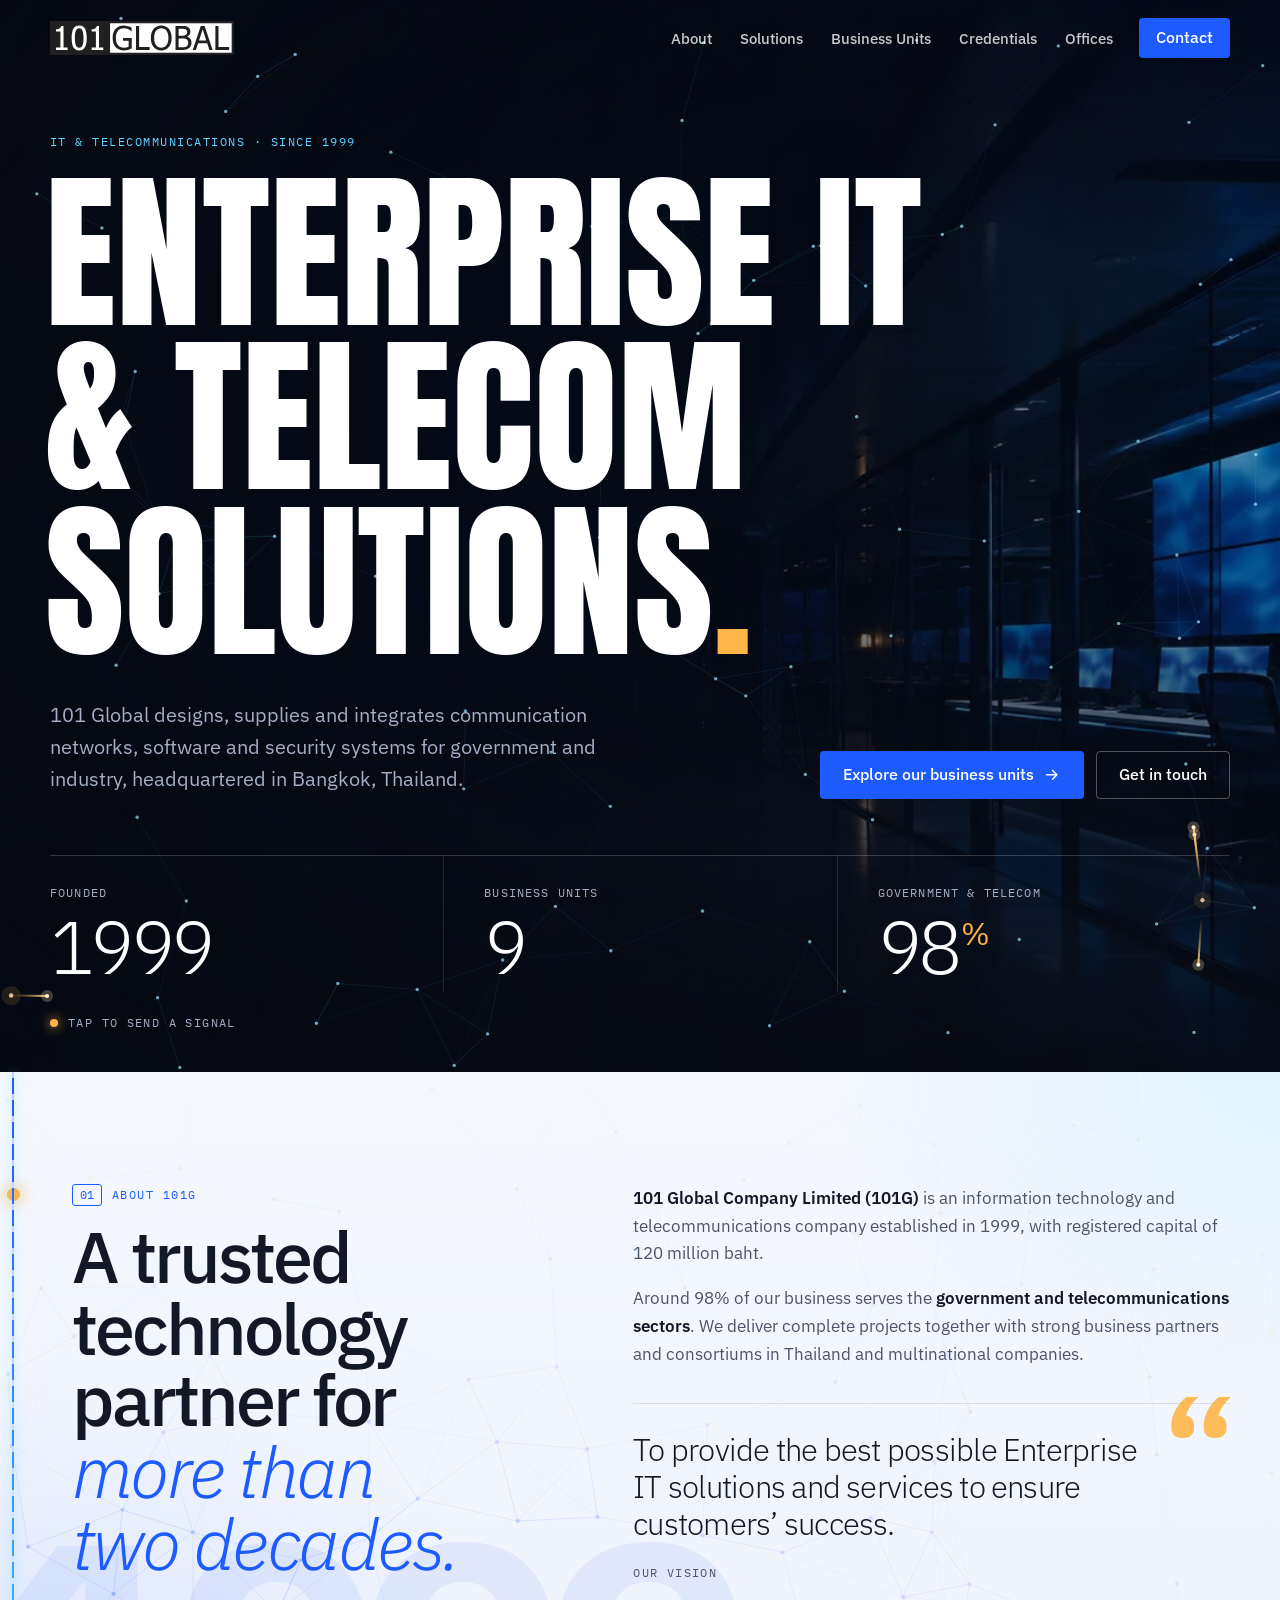
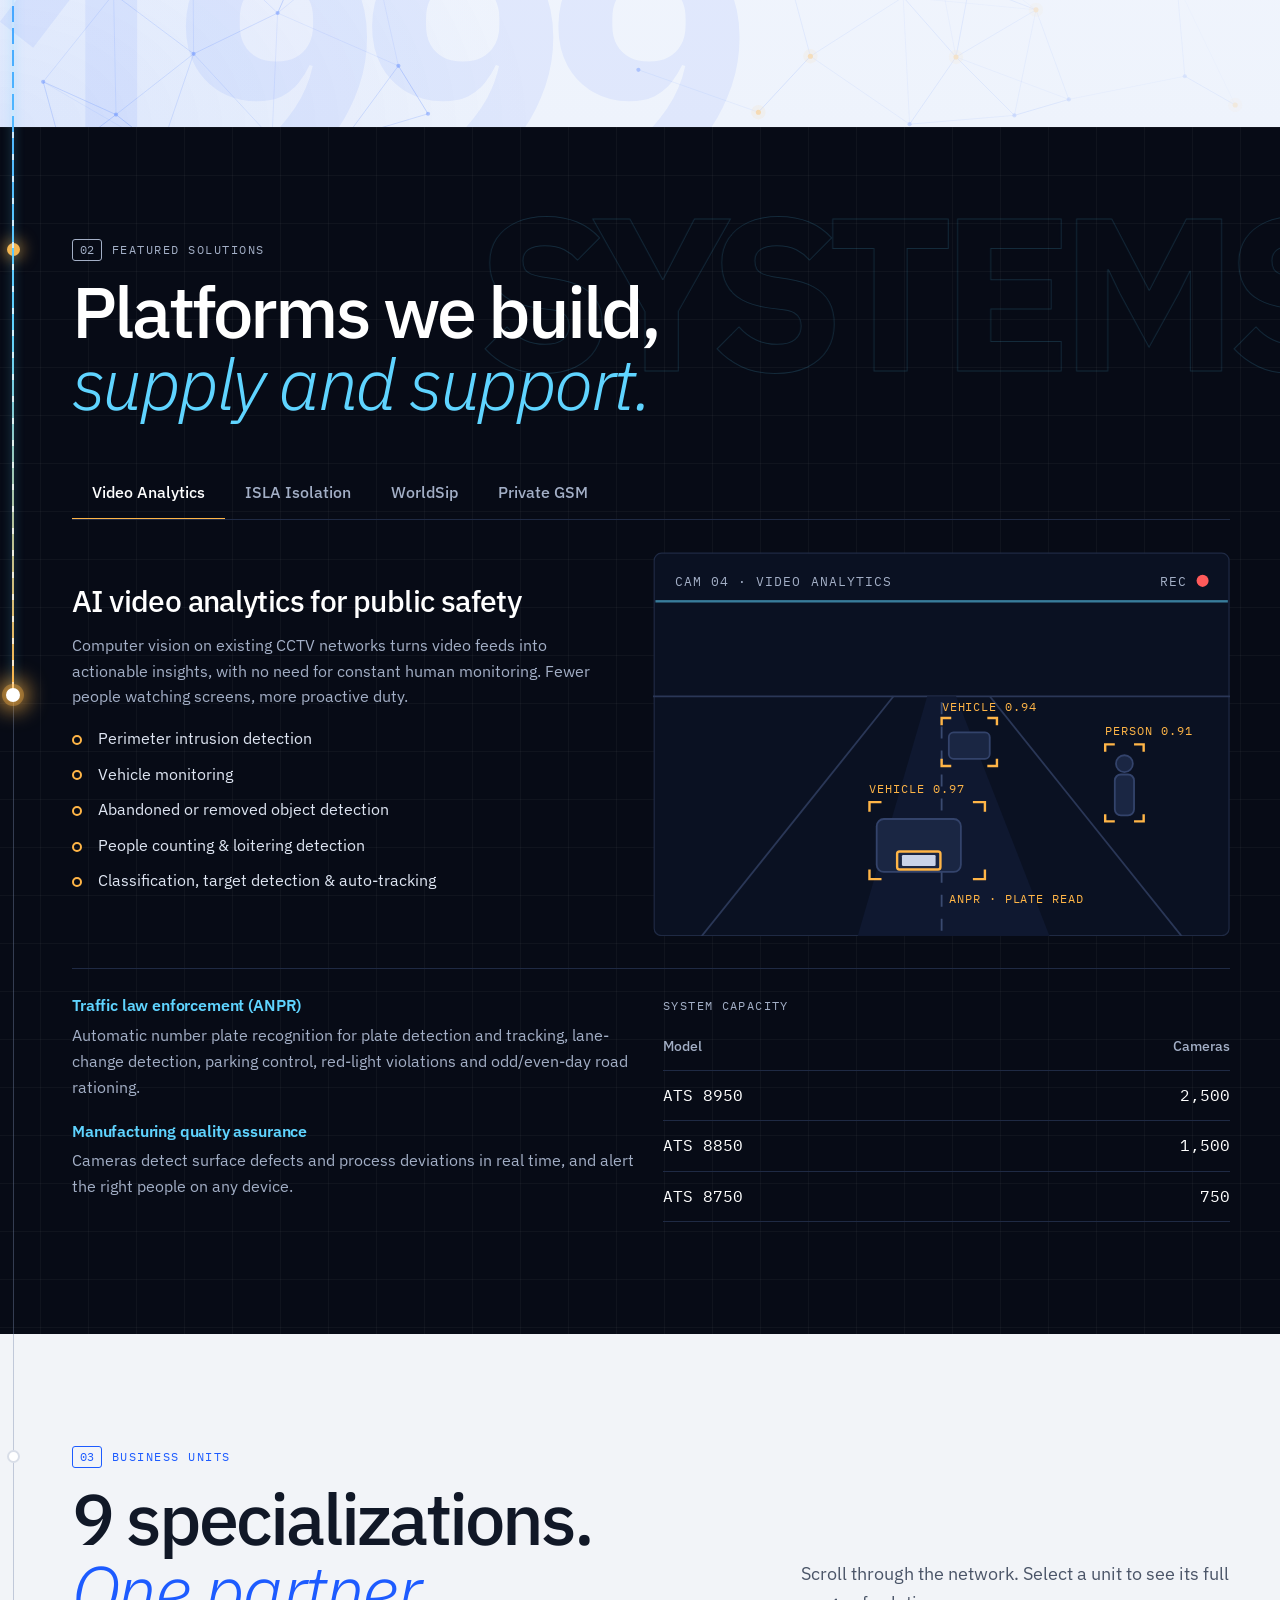
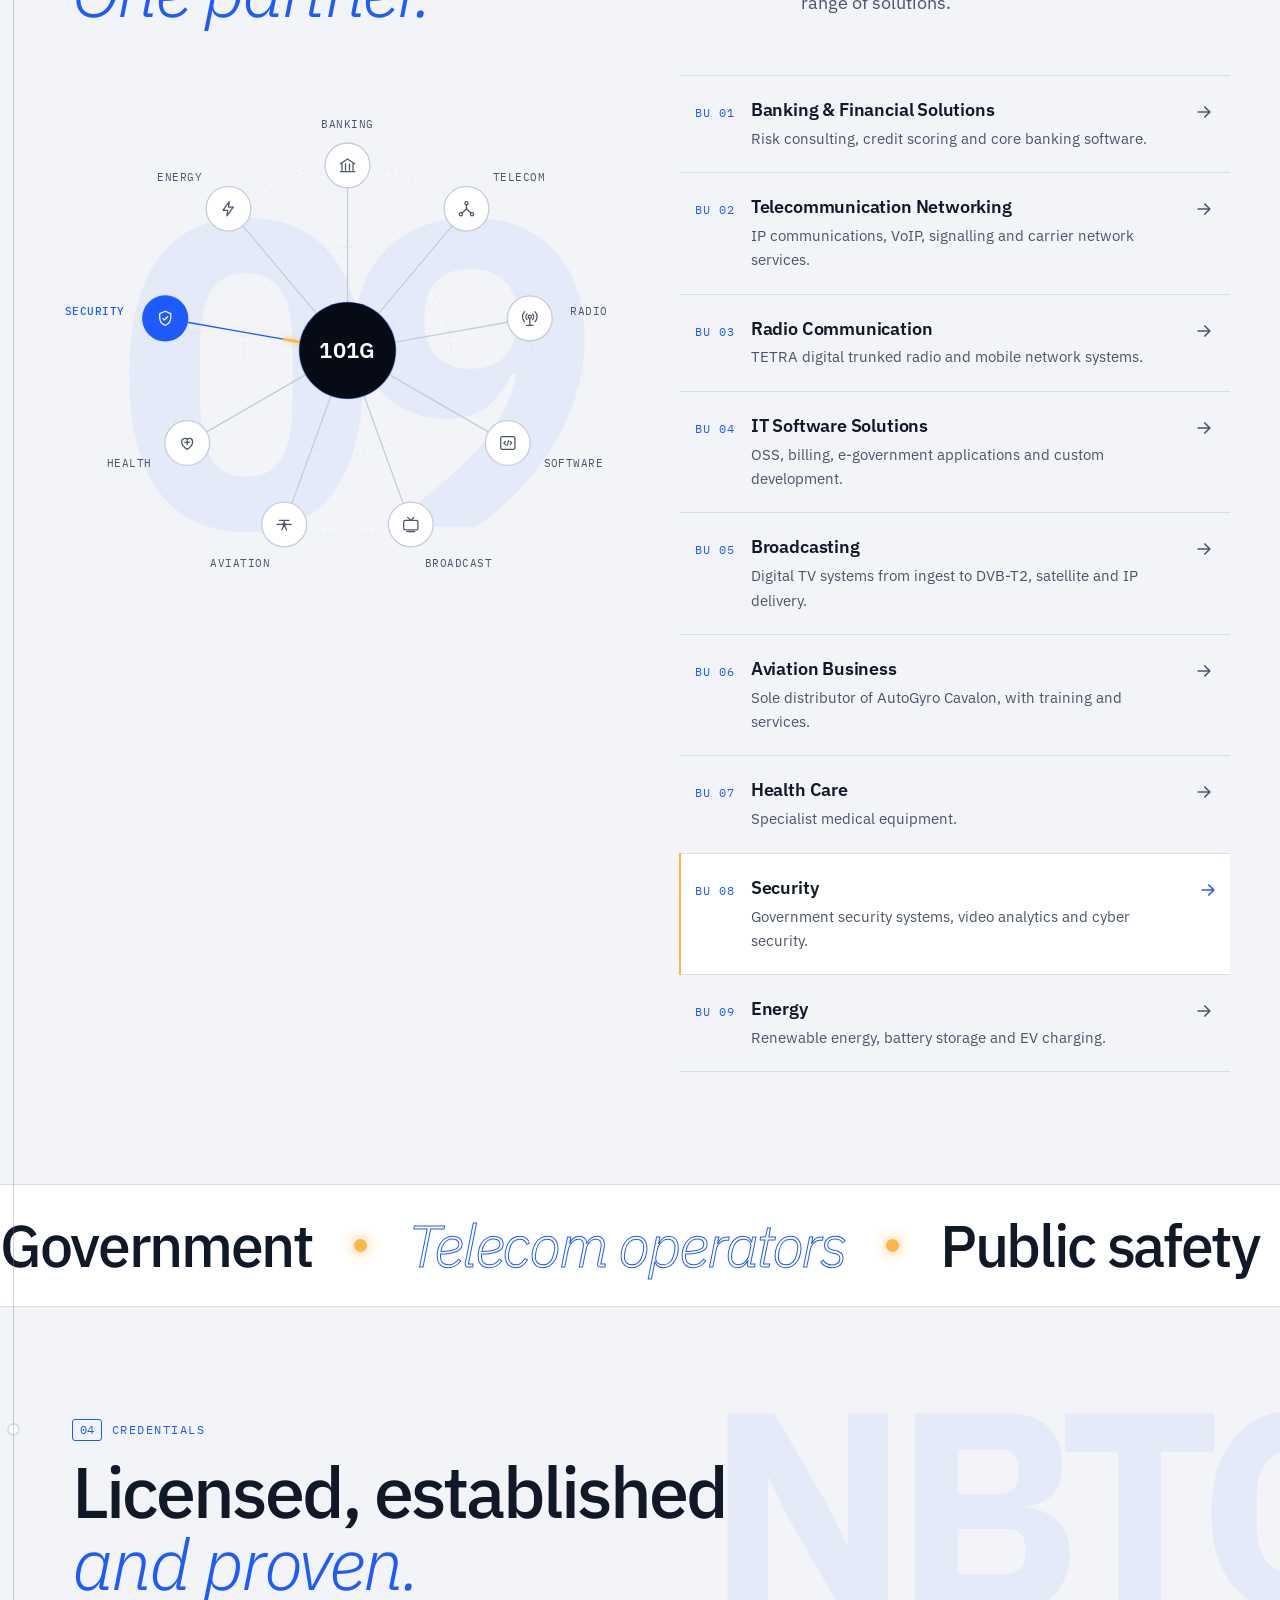
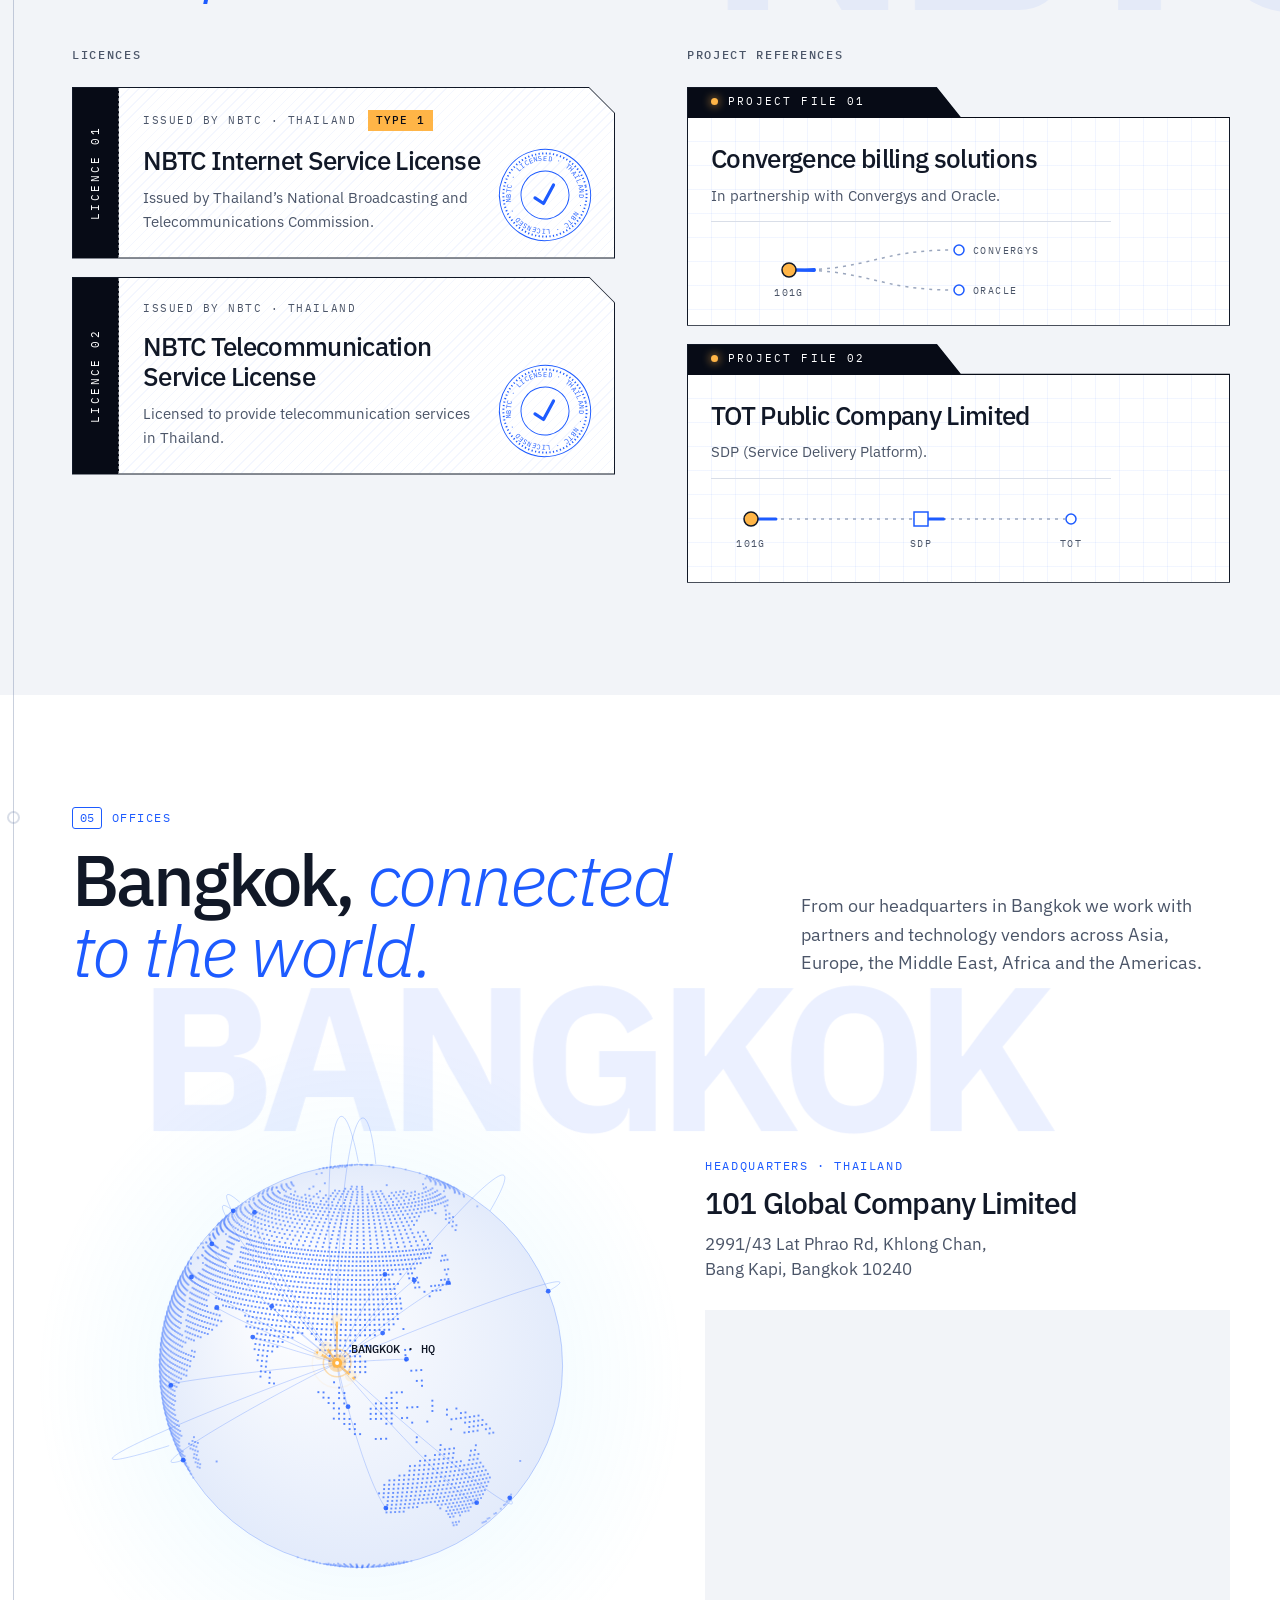
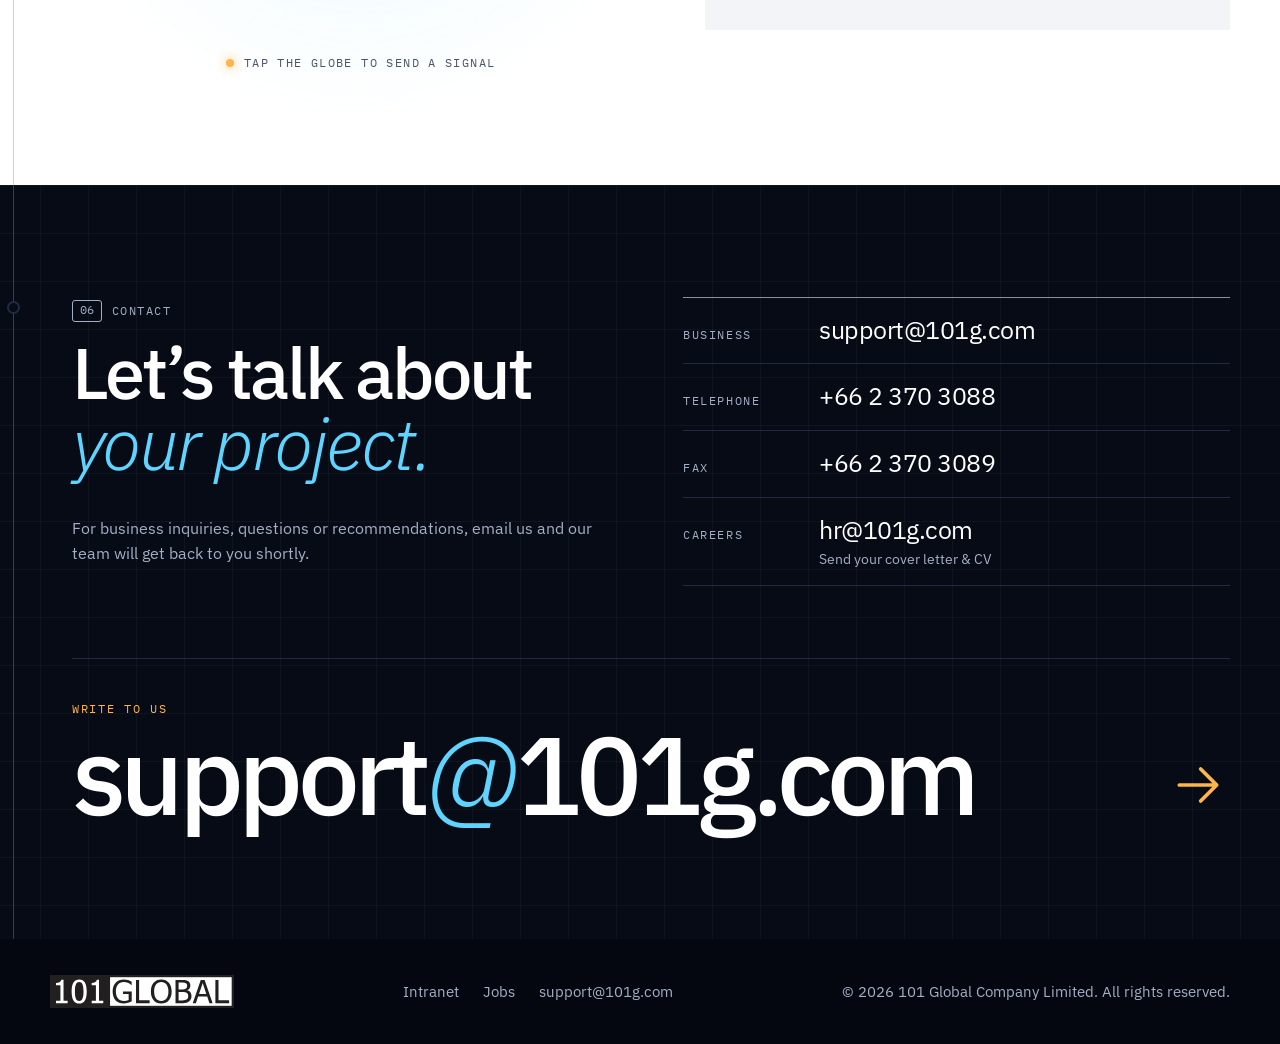
==== commit cd83fa54: "Switch the logo to the SVG version Co-Authored-By: Claude Fable 5.2 <noreply@anthropic.com>" ====
--- a/index.html
+++ b/index.html
@@ -86,7 +86,7 @@
   <header class="site-header" id="top">
     <div class="container header-inner">
       <a href="#top" class="logo" aria-label="101 Global, back to top">
-        <img src="images/logo.png" alt="101 Global" width="281" height="67">
+        <img src="images/logo.svg" alt="101 Global" width="574" height="105">
       </a>
 
       <button class="nav-toggle" aria-expanded="false" aria-controls="site-nav">
@@ -679,7 +679,7 @@
   <footer class="site-footer">
     <div class="container footer-inner">
       <a href="#top" class="logo logo-light" aria-label="101 Global, back to top">
-        <img src="images/logo.png" alt="101 Global" width="281" height="67">
+        <img src="images/logo.svg" alt="101 Global" width="574" height="105">
       </a>
       <ul class="footer-links" role="list">
         <li><a href="https://sites.google.com/a/101g.com/intranet/">Intranet</a></li>
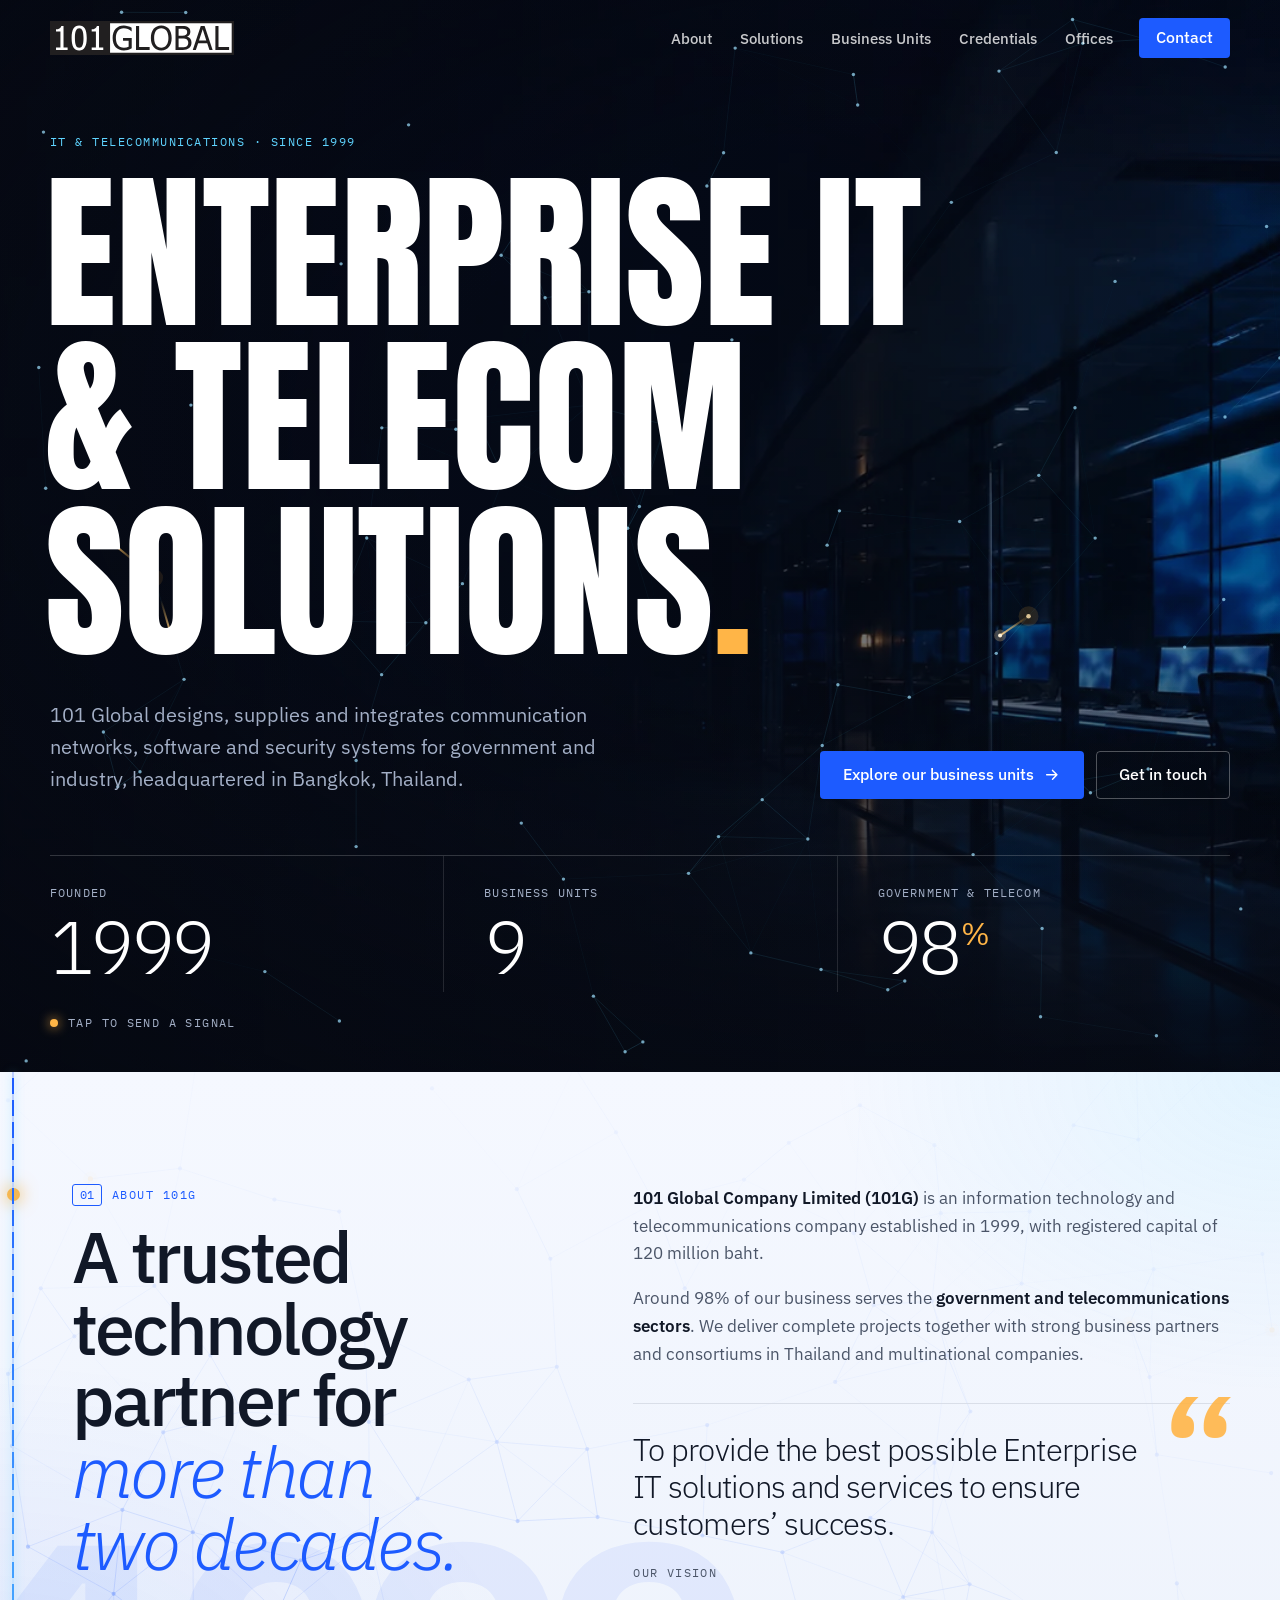
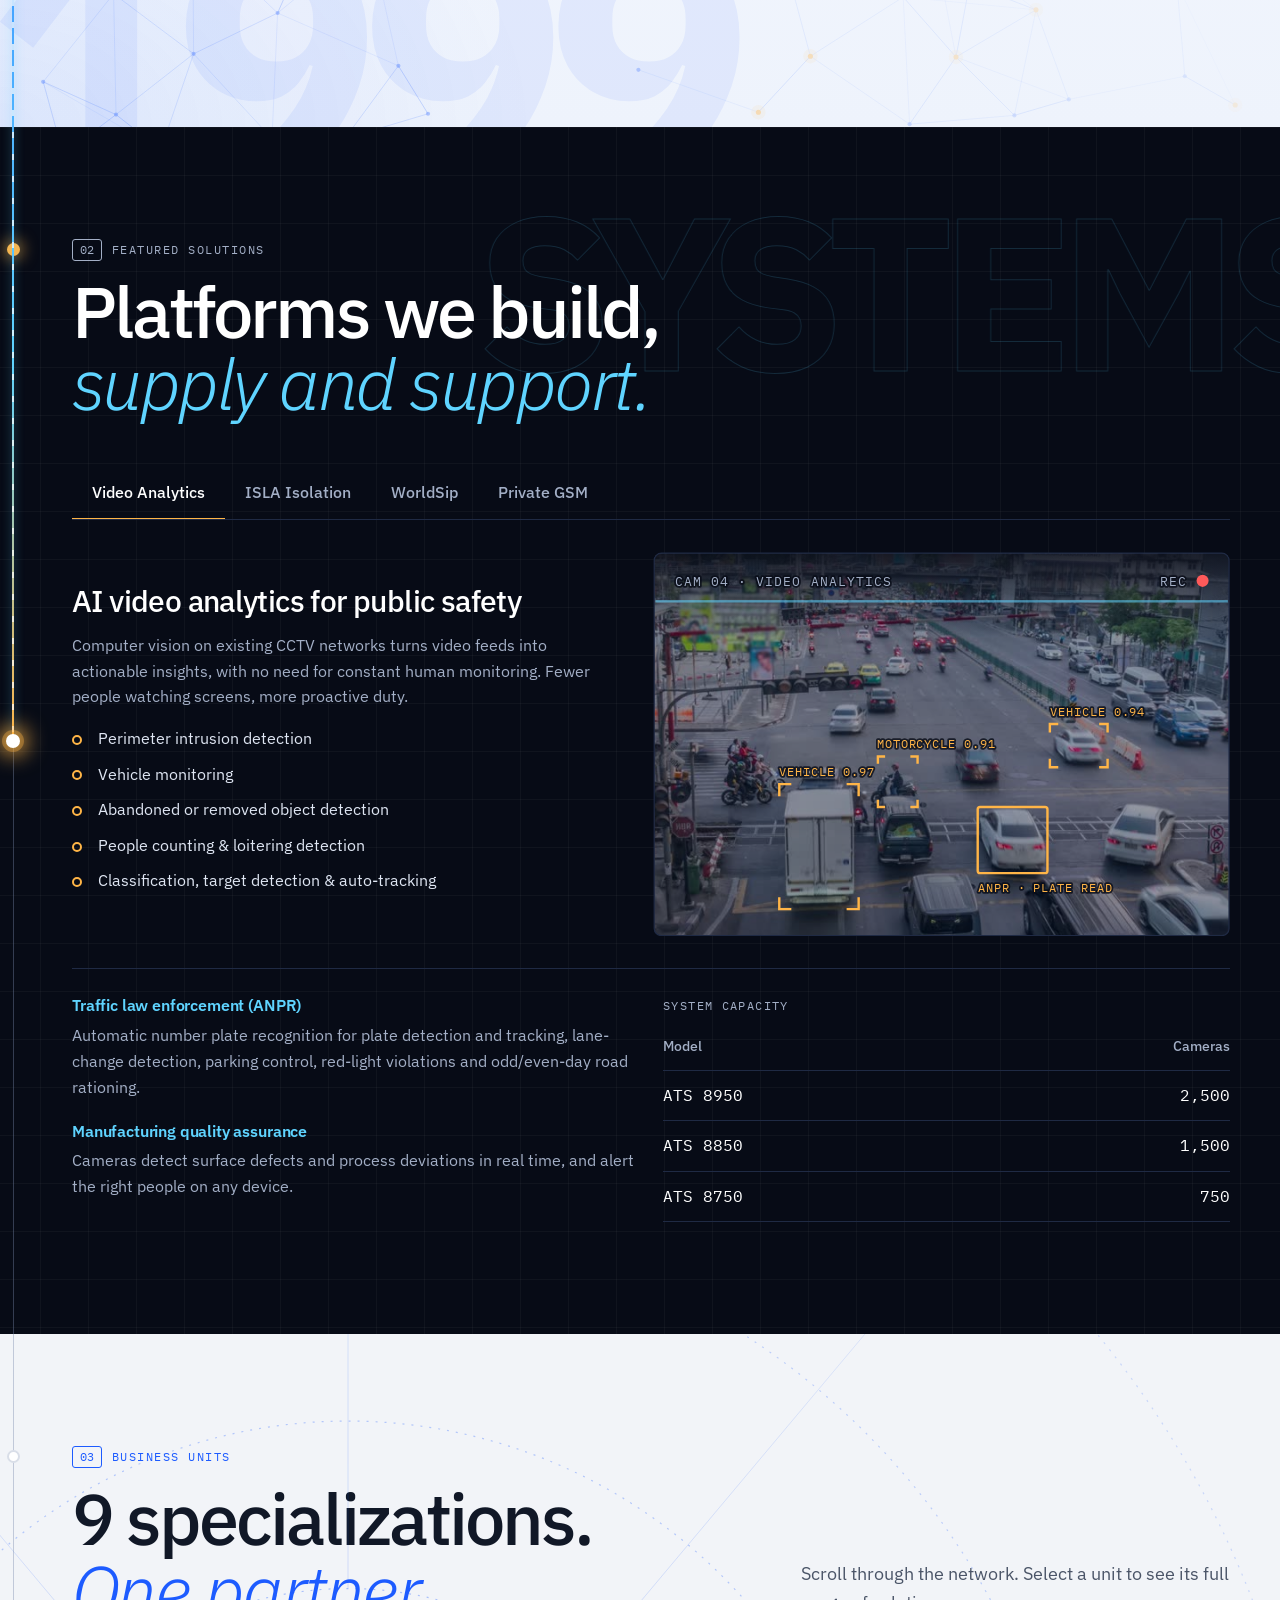
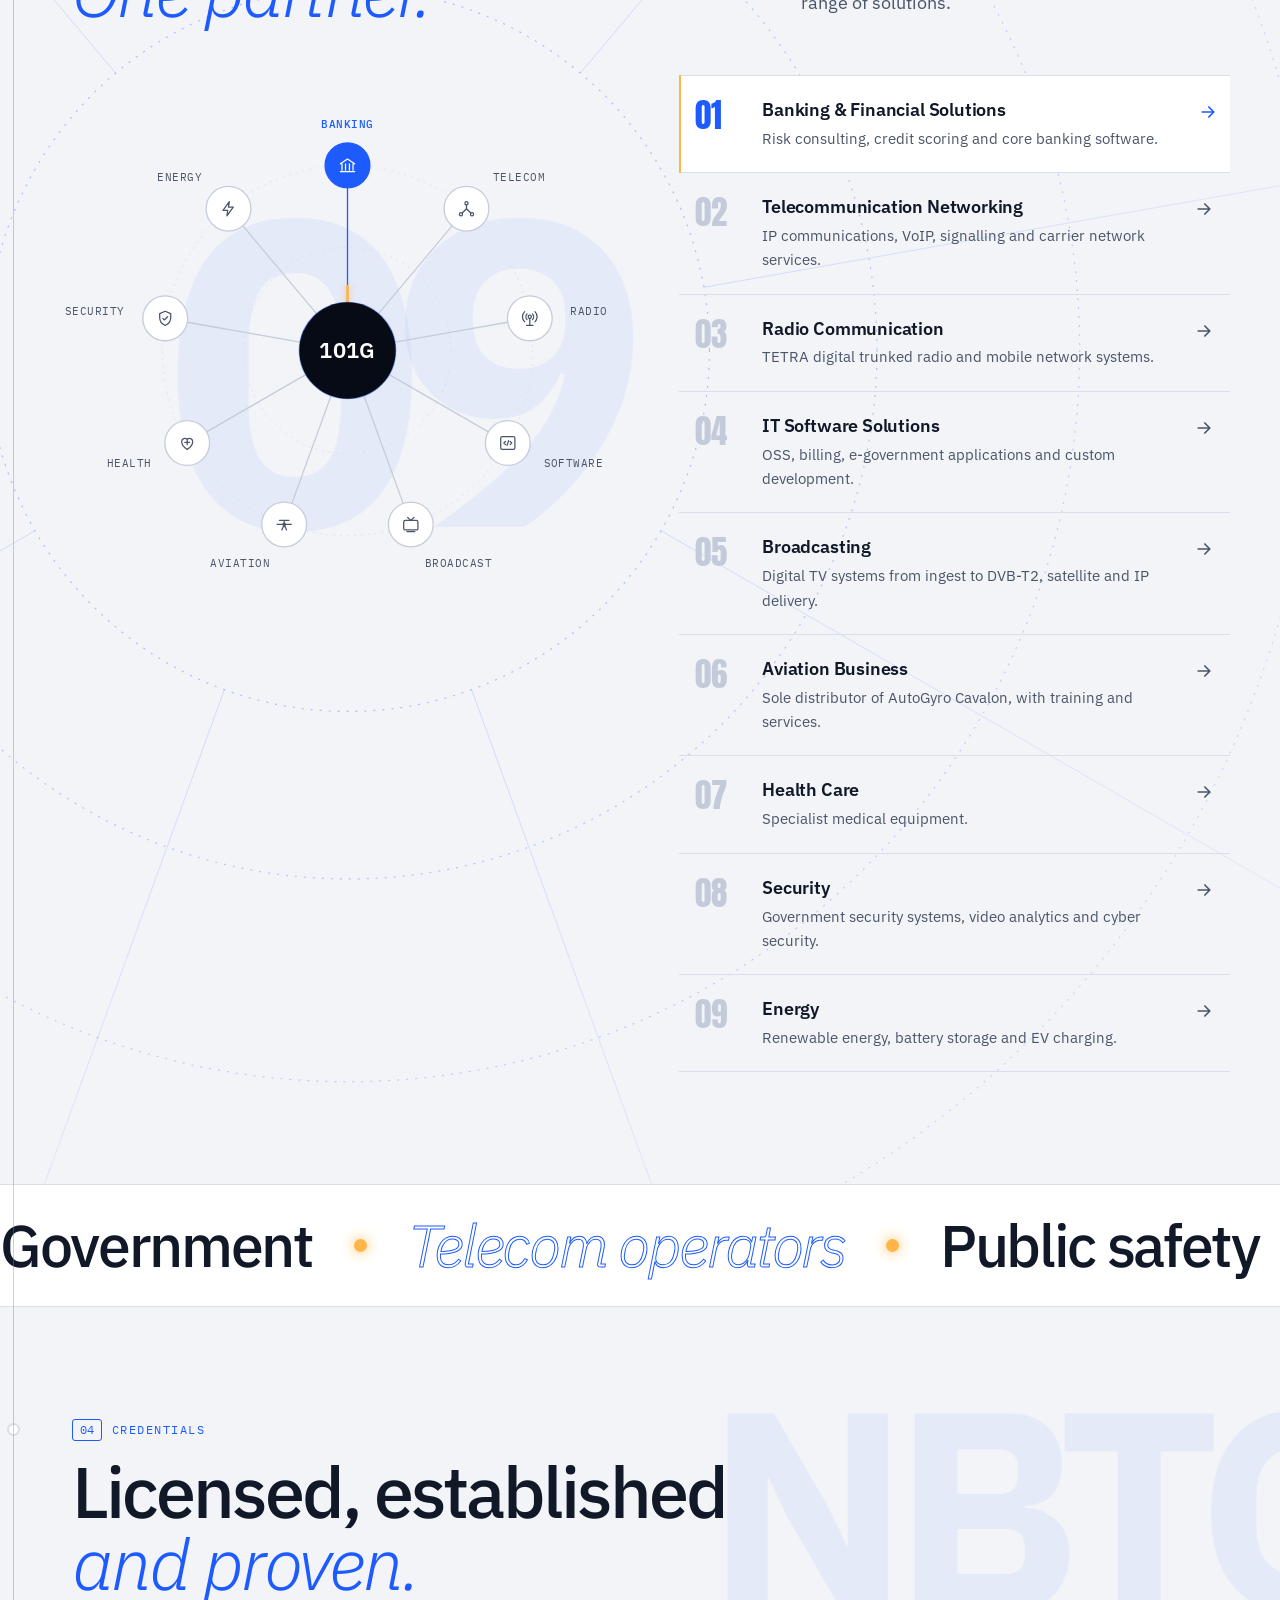
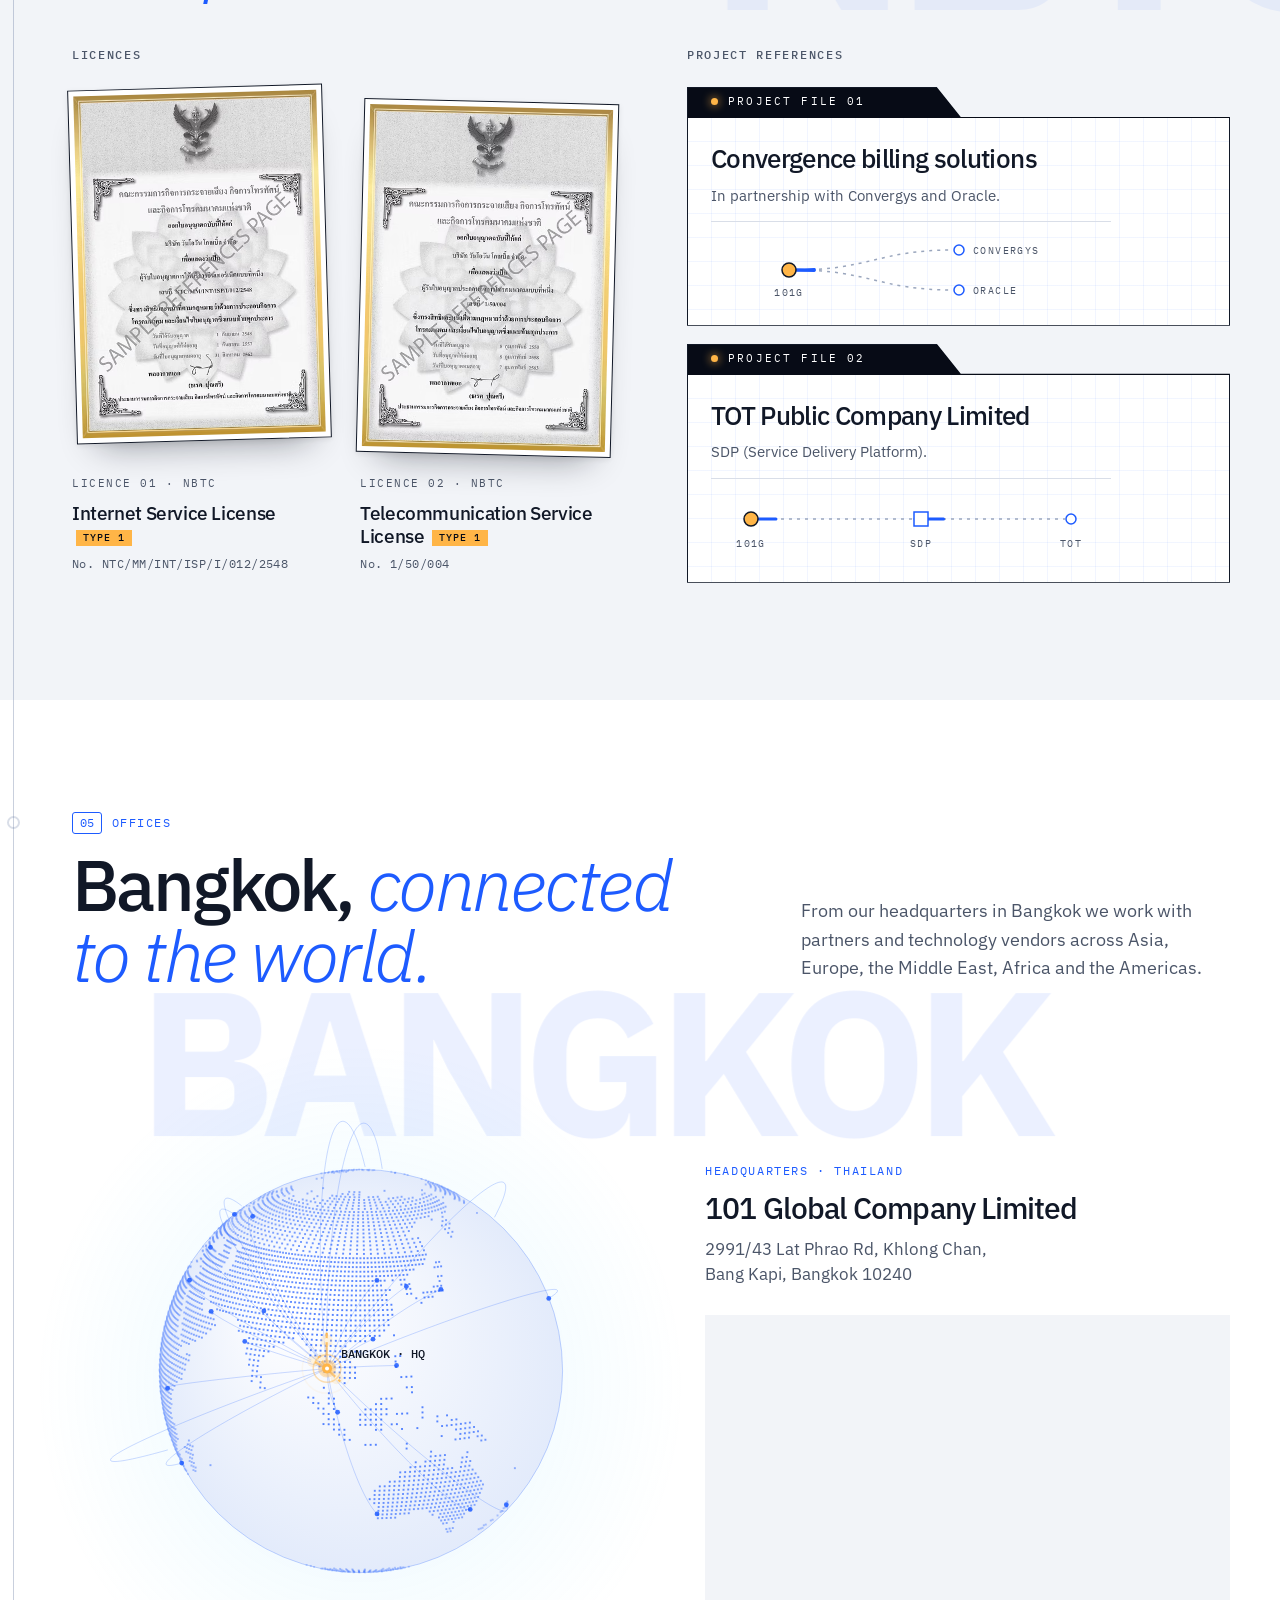
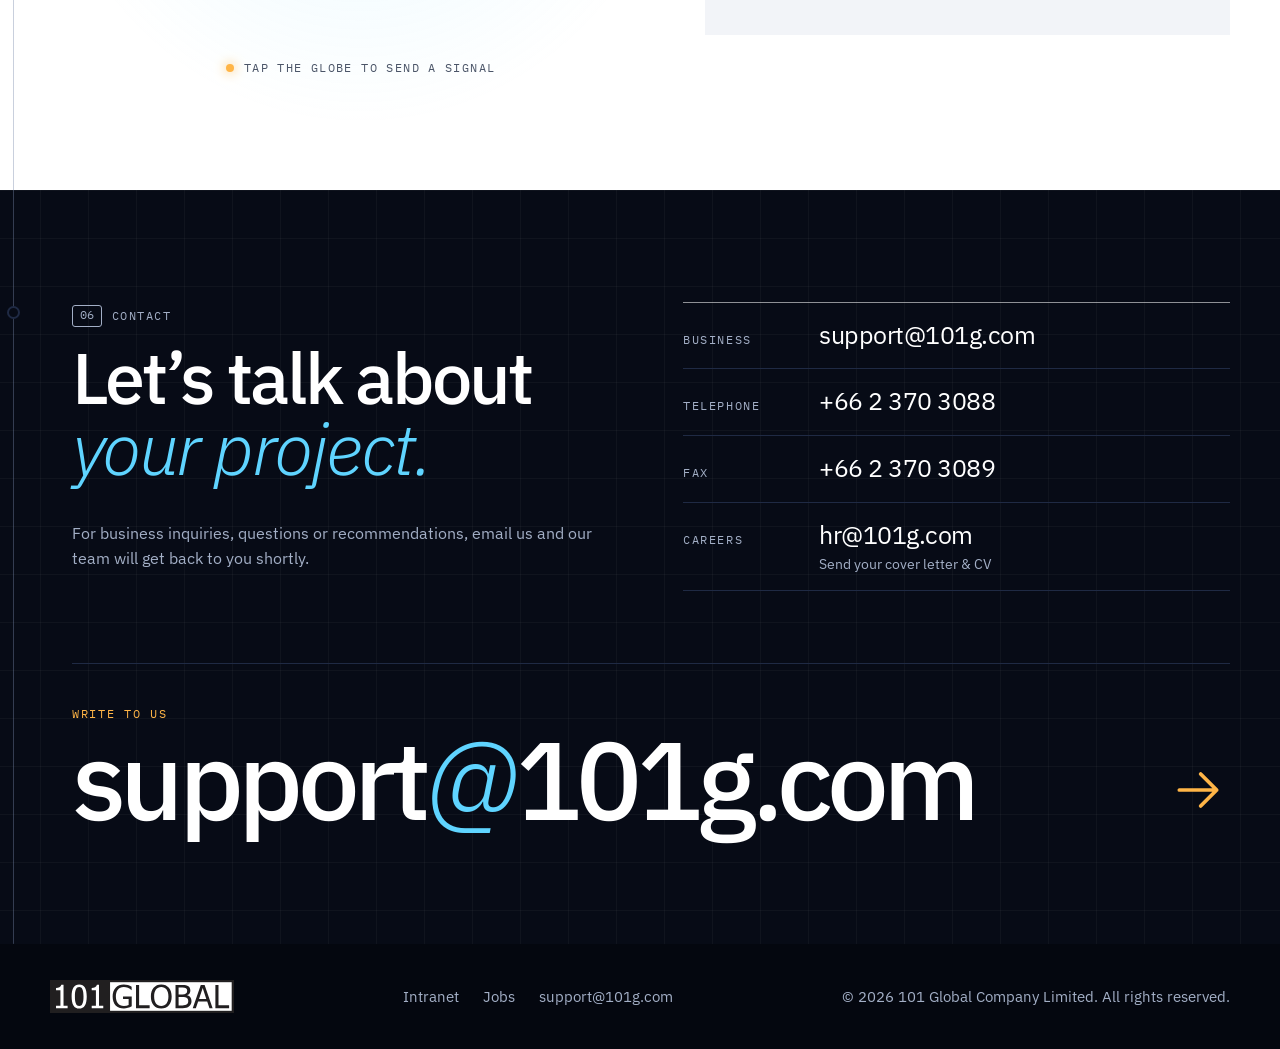
==== commit e6473276: "Licence certificates, photo-based solution graphics, poster numerals and background graphic for busi" ====
--- a/index.html
+++ b/index.html
@@ -198,27 +198,23 @@
                 <p>Computer vision on existing CCTV networks turns video feeds into actionable insights, with no need for constant human monitoring. Fewer people watching screens, more proactive duty.</p>
                 <ul class="checks"><li>Perimeter intrusion detection</li><li>Vehicle monitoring</li><li>Abandoned or removed object detection</li><li>People counting &amp; loitering detection</li><li>Classification, target detection &amp; auto-tracking</li></ul>
               </div>
-              <!-- Illustration: a CCTV feed with AI detection boxes and a scan line -->
-              <svg class="illo" viewBox="0 0 480 320" role="img" aria-label="Illustration of a CCTV feed where AI marks vehicles and a person with detection boxes">
-                <rect class="illo-frame" x="1" y="1" width="478" height="318" rx="6"/>
+              <!-- Illustration: a real traffic photo shown as a CCTV feed, with AI detection boxes and a scan line -->
+              <svg class="illo illo-photo" viewBox="0 0 480 320" role="img" aria-label="Traffic camera view of a busy Bangkok junction where AI marks vehicles, a motorcycle and a number plate with detection boxes">
+                <defs><clipPath id="va-clip"><rect x="1" y="1" width="478" height="318" rx="6"/></clipPath>
+                  <linearGradient id="va-top" x1="0" y1="0" x2="0" y2="1"><stop offset="0" stop-color="#070b16" stop-opacity=".85"/><stop offset="1" stop-color="#070b16" stop-opacity="0"/></linearGradient></defs>
+                <g clip-path="url(#va-clip)">
+                  <image href="images/va-traffic.jpg" x="0" y="0" width="480" height="320" preserveAspectRatio="xMidYMid slice"/>
+                  <rect class="va-tint" width="480" height="320"/>
+                  <rect width="480" height="70" fill="url(#va-top)"/>
+                </g>
+                <rect class="illo-frame va-frame" x="1" y="1" width="478" height="318" rx="6"/>
                 <text class="illo-label" x="18" y="28">CAM 04 · VIDEO ANALYTICS</text>
                 <circle class="rec" cx="457" cy="24" r="5"/><text class="illo-label" x="444" y="28" text-anchor="end">REC</text>
-                <path class="illo-line" d="M0 120 H480"/>
-                <path class="illo-road" d="M170 320 L228 120 H252 L330 320 Z"/>
-                <path class="illo-line dashed" d="M240 125 V320"/>
-                <path class="illo-line" d="M40 320 L200 120 M440 320 L280 120"/>
-                <!-- far car -->
-                <rect class="illo-obj" x="246" y="150" width="34" height="22" rx="4"/>
-                <!-- near car -->
-                <rect class="illo-obj" x="186" y="222" width="70" height="44" rx="6"/>
-                <rect class="illo-plate" x="207" y="252" width="28" height="9" rx="1"/>
-                <!-- person -->
-                <circle class="illo-obj" cx="392" cy="176" r="7"/><rect class="illo-obj" x="384" y="185" width="16" height="34" rx="5"/>
                 <!-- detection boxes (corner brackets) -->
-                <g class="det d1"><path d="M180 216 v-8 h10 M266 208 h10 v8 M276 264 v8 h-10 M190 272 h-10 v-8"/><text x="180" y="200">VEHICLE 0.97</text></g>
-                <g class="det d2"><path d="M240 144 v-6 h8 M278 138 h8 v6 M286 172 v6 h-8 M248 178 h-8 v-6"/><text x="240" y="132">VEHICLE 0.94</text></g>
-                <g class="det d3"><path d="M376 166 v-6 h8 M400 160 h8 v6 M408 218 v6 h-8 M384 224 h-8 v-6"/><text x="376" y="152">PERSON 0.91</text></g>
-                <g class="det d4"><rect x="203" y="249" width="36" height="15" rx="2"/><text x="246" y="292">ANPR · PLATE READ</text></g>
+                <g class="det d1"><path d="M105 203 v-10 h10 M161 193 h10 v10 M171 287 v10 h-10 M115 297 h-10 v-10"/><text x="105" y="186">VEHICLE 0.97</text></g>
+                <g class="det d2"><path d="M330 150 v-7 h7 M371 143 h7 v7 M378 172 v7 h-7 M337 179 h-7 v-7"/><text x="330" y="136">VEHICLE 0.94</text></g>
+                <g class="det d3"><path d="M187 176 v-6 h6 M214 170 h6 v6 M220 206 v6 h-6 M193 212 h-6 v-6"/><text x="186" y="163">MOTORCYCLE 0.91</text></g>
+                <g class="det d4"><rect x="270" y="212" width="58" height="55" rx="2"/><text x="270" y="283">ANPR · PLATE READ</text></g>
                 <rect class="scan" x="2" y="40" width="476" height="2"/>
               </svg>
             </div>
@@ -251,11 +247,17 @@
                 <p>It can replace your existing browser, or isolate and secure individual tabs, while users keep a familiar experience.</p>
               </div>
               <!-- Illustration: web traffic hits the air-gap; threats stop, a clean stream reaches the user -->
-              <svg class="illo" viewBox="0 0 480 320" role="img" aria-label="Illustration of web content passing through the ISLA air gap: threats are stopped and only a clean stream reaches the user's browser">
-                <rect class="illo-frame" x="1" y="1" width="478" height="318" rx="6"/>
+              <svg class="illo illo-photo illo-isla" viewBox="0 0 480 320" role="img" aria-label="Photo of an analyst at a workstation, overlaid with a diagram of web content passing through the ISLA air gap: threats are stopped and only a clean stream reaches the user's screen">
+                <defs><clipPath id="isla-clip"><rect x="1" y="1" width="478" height="318" rx="6"/></clipPath>
+                  <linearGradient id="isla-left" x1="0" y1="0" x2="1" y2="0"><stop offset="0" stop-color="#070b16" stop-opacity=".7"/><stop offset=".62" stop-color="#070b16" stop-opacity=".35"/><stop offset="1" stop-color="#070b16" stop-opacity="0"/></linearGradient></defs>
+                <g clip-path="url(#isla-clip)">
+                  <image href="images/isla-room.jpg" x="0" y="0" width="480" height="320" preserveAspectRatio="xMidYMid slice"/>
+                  <rect width="480" height="320" fill="url(#isla-left)"/>
+                </g>
+                <rect class="illo-frame va-frame" x="1" y="1" width="478" height="318" rx="6"/>
                 <text class="illo-label" x="65" y="40" text-anchor="middle">THE WEB</text>
                 <text class="illo-label" x="225" y="40" text-anchor="middle">ISLA AIRGAP</text>
-                <text class="illo-label" x="400" y="40" text-anchor="middle">USER</text>
+                <text class="illo-label" x="392" y="40" text-anchor="middle">USER</text>
                 <!-- web content blocks -->
                 <g class="web-grid" transform="translate(0 4)">
                   <rect x="24" y="70" width="22" height="22"/><rect x="54" y="70" width="22" height="22" class="threat"/><rect x="84" y="70" width="22" height="22"/>
@@ -278,15 +280,10 @@
                 <path class="illo-check" d="M213.5 133 l8 8 l15 -16"/>
                 <text class="illo-label" x="225" y="202" text-anchor="middle">THREATS</text>
                 <text class="illo-label" x="225" y="218" text-anchor="middle">STOPPED</text>
-                <!-- clean stream -->
-                <path class="stream" d="M284 160 H344"/>
-                <!-- browser -->
-                <rect class="illo-obj" x="344" y="70" width="112" height="180" rx="4"/>
-                <path class="illo-line" d="M344 92 H456"/>
-                <circle class="illo-dot" cx="356" cy="81" r="3"/><circle class="illo-dot" cx="366" cy="81" r="3"/><circle class="illo-dot" cx="376" cy="81" r="3"/>
-                <rect class="illo-content" x="356" y="106" width="88" height="44" rx="1"/>
-                <rect class="illo-content" x="356" y="160" width="60" height="6" rx="1"/><rect class="illo-content" x="356" y="174" width="80" height="6" rx="1"/><rect class="illo-content" x="356" y="188" width="70" height="6" rx="1"/>
-                <text class="illo-label ok" x="400" y="284" text-anchor="middle">SAFE SESSION ✓</text>
+                <!-- clean stream, ending at the real monitor in the photo -->
+                <path class="stream" d="M284 160 H305"/>
+                <path class="screen-mark" d="M308 150 v-12 h14 M308 176 v12 h14"/>
+                <text class="illo-label ok" x="392" y="126" text-anchor="middle">SAFE SESSION ✓</text>
               </svg>
             </div>
             <div class="panel-more">
@@ -305,8 +302,13 @@
                 <p>Software and hardware for conferencing, IP switching, billing and SS7 interconnection. One platform connects video, voice and web users to every kind of carrier network.</p>
               </div>
               <!-- Illustration: endpoints → softswitch → carrier networks, with signals flowing -->
-              <svg class="illo" viewBox="0 0 480 320" role="img" aria-label="Illustration of the WorldSip softswitch connecting video, voice and web endpoints to SIP, SS7 and E1/T1 networks">
-                <rect class="illo-frame" x="1" y="1" width="478" height="318" rx="6"/>
+              <svg class="illo illo-photo illo-ws" viewBox="0 0 480 320" role="img" aria-label="Photo of a data centre aisle, overlaid with a diagram of the WorldSip softswitch connecting video, voice and web endpoints to SIP, SS7 and E1/T1 networks">
+                <defs><clipPath id="ws-clip"><rect x="1" y="1" width="478" height="318" rx="6"/></clipPath></defs>
+                <g clip-path="url(#ws-clip)">
+                  <image href="images/worldsip-aisle.jpg" x="0" y="0" width="480" height="320" preserveAspectRatio="xMidYMid slice"/>
+                  <rect class="ws-tint" width="480" height="320"/>
+                </g>
+                <rect class="illo-frame va-frame" x="1" y="1" width="478" height="318" rx="6"/>
                 <text class="illo-label" x="64" y="40" text-anchor="middle">ENDPOINTS</text>
                 <text class="illo-label" x="416" y="40" text-anchor="middle">NETWORKS</text>
                 <g class="links">
@@ -353,21 +355,21 @@
                 <button class="text-link" data-open="bu-3">View Radio Communication</button>
               </div>
               <!-- Illustration: a private cell tower with coverage waves and tracked devices -->
-              <svg class="illo" viewBox="0 0 480 320" role="img" aria-label="Illustration of a private GSM tower broadcasting coverage to tracked devices">
-                <rect class="illo-frame" x="1" y="1" width="478" height="318" rx="6"/>
-                <defs><pattern id="hex" width="28" height="24" patternUnits="userSpaceOnUse"><path class="hex" d="M7 0 h14 l7 12 l-7 12 h-14 l-7 -12 Z"/></pattern></defs>
-                <rect x="2" y="2" width="476" height="316" rx="6" fill="url(#hex)" class="hex-bg"/>
+              <svg class="illo illo-photo illo-gsm" viewBox="0 0 480 320" role="img" aria-label="Photo of a telecom tower at dusk, overlaid with coverage rings reaching tracked devices on a private GSM network">
+                <defs><clipPath id="gsm-clip"><rect x="1" y="1" width="478" height="318" rx="6"/></clipPath></defs>
+                <g clip-path="url(#gsm-clip)">
+                  <image href="images/gsm-tower.jpg" x="0" y="0" width="480" height="320" preserveAspectRatio="xMidYMid slice"/>
+                  <rect class="gsm-tint" width="480" height="320"/>
+                </g>
+                <rect class="illo-frame va-frame" x="1" y="1" width="478" height="318" rx="6"/>
                 <text class="illo-label" x="24" y="40">PRIVATE GSM · OWN SIM</text>
-                <g class="waves"><circle cx="240" cy="150" r="40"/><circle cx="240" cy="150" r="40"/><circle cx="240" cy="150" r="40"/></g>
-                <!-- tower -->
-                <path class="tower" d="M240 136 L216 280 M240 136 L264 280 M226 222 H254 M222 248 H258 M231 190 H249 M228 222 L258 248 M252 222 L222 248 M216 280 H264"/>
-                <circle class="tower-top" cx="240" cy="132" r="6"/>
+                <g class="waves"><circle cx="240" cy="134" r="40"/><circle cx="240" cy="134" r="40"/><circle cx="240" cy="134" r="40"/></g>
                 <!-- devices -->
                 <g class="devices">
-                  <g class="dev v1"><rect x="80" y="96" width="18" height="30" rx="3"/><text x="89" y="146" text-anchor="middle">GPS ●</text></g>
-                  <g class="dev v2"><rect x="386" y="80" width="18" height="30" rx="3"/><text x="395" y="130" text-anchor="middle">GPS ●</text></g>
-                  <g class="dev v3"><rect x="110" y="226" width="18" height="30" rx="3"/><text x="119" y="276" text-anchor="middle">GPS ●</text></g>
-                  <g class="dev v4"><rect x="372" y="214" width="18" height="30" rx="3"/><text x="381" y="264" text-anchor="middle">GPS ●</text></g>
+                  <g class="dev v1"><ellipse class="pin-ring" cx="89" cy="126" rx="8" ry="2.8"/><image href="images/gps-pin.png" x="79.5" y="98.6" width="19" height="27.4"/><text x="89" y="143" text-anchor="middle">UNIT 01</text></g>
+                  <g class="dev v2"><ellipse class="pin-ring" cx="395" cy="110" rx="8" ry="2.8"/><image href="images/gps-pin.png" x="385.5" y="82.6" width="19" height="27.4"/><text x="395" y="127" text-anchor="middle">UNIT 02</text></g>
+                  <g class="dev v3"><ellipse class="pin-ring" cx="119" cy="256" rx="8" ry="2.8"/><image href="images/gps-pin.png" x="109.5" y="228.6" width="19" height="27.4"/><text x="119" y="273" text-anchor="middle">UNIT 03</text></g>
+                  <g class="dev v4"><ellipse class="pin-ring" cx="381" cy="244" rx="8" ry="2.8"/><image href="images/gps-pin.png" x="371.5" y="216.6" width="19" height="27.4"/><text x="381" y="261" text-anchor="middle">UNIT 04</text></g>
                 </g>
                 <text class="illo-label" x="456" y="296" text-anchor="end">NATIONWIDE COVERAGE</text>
               </svg>
@@ -391,6 +393,8 @@
           <!-- Network map: JS draws a 101G hub with one spoke per unit row below.
                The active row's spoke lights up and fires a signal. -->
           <div class="hub-wrap" aria-hidden="true">
+            <!-- background graphic: the map's rings and spokes continued outward across the section -->
+            <svg class="units-bg" viewBox="-1000 -1000 2000 2000" focusable="false"><circle r="205"/><circle r="300"/><circle r="415"/><circle r="550"/><circle r="710"/><circle r="890"/><line x1="0.0" y1="-205.0" x2="0.0" y2="-1000.0"/><line x1="131.8" y1="-157.0" x2="642.8" y2="-766.0"/><line x1="201.9" y1="-35.6" x2="984.8" y2="-173.6"/><line x1="177.5" y1="102.5" x2="866.0" y2="500.0"/><line x1="70.1" y1="192.6" x2="342.0" y2="939.7"/><line x1="-70.1" y1="192.6" x2="-342.0" y2="939.7"/><line x1="-177.5" y1="102.5" x2="-866.0" y2="500.0"/><line x1="-201.9" y1="-35.6" x2="-984.8" y2="-173.6"/><line x1="-131.8" y1="-157.0" x2="-642.8" y2="-766.0"/></svg>
             <span class="ghost ghost-units">09</span>
             <svg class="hub-map" viewBox="-320 -320 640 640"></svg>
           </div>
@@ -398,15 +402,15 @@
           <!-- Each row is a <button> that opens the matching <dialog> below (data-open="bu-1" opens id="bu-1").
                data-short = label shown on the network map. -->
           <ol class="unit-list" role="list">
-            <li><button class="unit-row" data-open="bu-1" data-short="Banking" data-icon="i-bank"><span class="unit-num">BU 01</span><span class="unit-text"><span class="unit-title">Banking &amp; Financial Solutions</span><span class="unit-sum">Risk consulting, credit scoring and core banking software.</span></span><svg class="icon unit-go" aria-hidden="true"><use href="#i-arrow"/></svg></button></li>
-            <li><button class="unit-row" data-open="bu-2" data-short="Telecom" data-icon="i-network"><span class="unit-num">BU 02</span><span class="unit-text"><span class="unit-title">Telecommunication Networking</span><span class="unit-sum">IP communications, VoIP, signalling and carrier network services.</span></span><svg class="icon unit-go" aria-hidden="true"><use href="#i-arrow"/></svg></button></li>
-            <li><button class="unit-row" data-open="bu-3" data-short="Radio" data-icon="i-radio"><span class="unit-num">BU 03</span><span class="unit-text"><span class="unit-title">Radio Communication</span><span class="unit-sum">TETRA digital trunked radio and mobile network systems.</span></span><svg class="icon unit-go" aria-hidden="true"><use href="#i-arrow"/></svg></button></li>
-            <li><button class="unit-row" data-open="bu-4" data-short="Software" data-icon="i-code"><span class="unit-num">BU 04</span><span class="unit-text"><span class="unit-title">IT Software Solutions</span><span class="unit-sum">OSS, billing, e-government applications and custom development.</span></span><svg class="icon unit-go" aria-hidden="true"><use href="#i-arrow"/></svg></button></li>
-            <li><button class="unit-row" data-open="bu-5" data-short="Broadcast" data-icon="i-broadcast"><span class="unit-num">BU 05</span><span class="unit-text"><span class="unit-title">Broadcasting</span><span class="unit-sum">Digital TV systems from ingest to DVB-T2, satellite and IP delivery.</span></span><svg class="icon unit-go" aria-hidden="true"><use href="#i-arrow"/></svg></button></li>
-            <li><button class="unit-row" data-open="bu-6" data-short="Aviation" data-icon="i-plane"><span class="unit-num">BU 06</span><span class="unit-text"><span class="unit-title">Aviation Business</span><span class="unit-sum">Sole distributor of AutoGyro Cavalon, with training and services.</span></span><svg class="icon unit-go" aria-hidden="true"><use href="#i-arrow"/></svg></button></li>
-            <li><button class="unit-row" data-open="bu-7" data-short="Health" data-icon="i-health"><span class="unit-num">BU 07</span><span class="unit-text"><span class="unit-title">Health Care</span><span class="unit-sum">Specialist medical equipment.</span></span><svg class="icon unit-go" aria-hidden="true"><use href="#i-arrow"/></svg></button></li>
-            <li><button class="unit-row" data-open="bu-8" data-short="Security" data-icon="i-shield"><span class="unit-num">BU 08</span><span class="unit-text"><span class="unit-title">Security</span><span class="unit-sum">Government security systems, video analytics and cyber security.</span></span><svg class="icon unit-go" aria-hidden="true"><use href="#i-arrow"/></svg></button></li>
-            <li><button class="unit-row" data-open="bu-9" data-short="Energy" data-icon="i-energy"><span class="unit-num">BU 09</span><span class="unit-text"><span class="unit-title">Energy</span><span class="unit-sum">Renewable energy, battery storage and EV charging.</span></span><svg class="icon unit-go" aria-hidden="true"><use href="#i-arrow"/></svg></button></li>
+            <li><button class="unit-row" data-open="bu-1" data-short="Banking" data-icon="i-bank"><span class="unit-num">01</span><span class="unit-text"><span class="unit-title">Banking &amp; Financial Solutions</span><span class="unit-sum">Risk consulting, credit scoring and core banking software.</span></span><svg class="icon unit-go" aria-hidden="true"><use href="#i-arrow"/></svg></button></li>
+            <li><button class="unit-row" data-open="bu-2" data-short="Telecom" data-icon="i-network"><span class="unit-num">02</span><span class="unit-text"><span class="unit-title">Telecommunication Networking</span><span class="unit-sum">IP communications, VoIP, signalling and carrier network services.</span></span><svg class="icon unit-go" aria-hidden="true"><use href="#i-arrow"/></svg></button></li>
+            <li><button class="unit-row" data-open="bu-3" data-short="Radio" data-icon="i-radio"><span class="unit-num">03</span><span class="unit-text"><span class="unit-title">Radio Communication</span><span class="unit-sum">TETRA digital trunked radio and mobile network systems.</span></span><svg class="icon unit-go" aria-hidden="true"><use href="#i-arrow"/></svg></button></li>
+            <li><button class="unit-row" data-open="bu-4" data-short="Software" data-icon="i-code"><span class="unit-num">04</span><span class="unit-text"><span class="unit-title">IT Software Solutions</span><span class="unit-sum">OSS, billing, e-government applications and custom development.</span></span><svg class="icon unit-go" aria-hidden="true"><use href="#i-arrow"/></svg></button></li>
+            <li><button class="unit-row" data-open="bu-5" data-short="Broadcast" data-icon="i-broadcast"><span class="unit-num">05</span><span class="unit-text"><span class="unit-title">Broadcasting</span><span class="unit-sum">Digital TV systems from ingest to DVB-T2, satellite and IP delivery.</span></span><svg class="icon unit-go" aria-hidden="true"><use href="#i-arrow"/></svg></button></li>
+            <li><button class="unit-row" data-open="bu-6" data-short="Aviation" data-icon="i-plane"><span class="unit-num">06</span><span class="unit-text"><span class="unit-title">Aviation Business</span><span class="unit-sum">Sole distributor of AutoGyro Cavalon, with training and services.</span></span><svg class="icon unit-go" aria-hidden="true"><use href="#i-arrow"/></svg></button></li>
+            <li><button class="unit-row" data-open="bu-7" data-short="Health" data-icon="i-health"><span class="unit-num">07</span><span class="unit-text"><span class="unit-title">Health Care</span><span class="unit-sum">Specialist medical equipment.</span></span><svg class="icon unit-go" aria-hidden="true"><use href="#i-arrow"/></svg></button></li>
+            <li><button class="unit-row" data-open="bu-8" data-short="Security" data-icon="i-shield"><span class="unit-num">08</span><span class="unit-text"><span class="unit-title">Security</span><span class="unit-sum">Government security systems, video analytics and cyber security.</span></span><svg class="icon unit-go" aria-hidden="true"><use href="#i-arrow"/></svg></button></li>
+            <li><button class="unit-row" data-open="bu-9" data-short="Energy" data-icon="i-energy"><span class="unit-num">09</span><span class="unit-text"><span class="unit-title">Energy</span><span class="unit-sum">Renewable energy, battery storage and EV charging.</span></span><svg class="icon unit-go" aria-hidden="true"><use href="#i-arrow"/></svg></button></li>
           </ol>
         </div>
       </div>
@@ -553,34 +557,36 @@
         <div class="cred-cols">
           <div class="reveal">
             <h3 class="cred-kicker">Licences</h3>
-            <ol class="permits">
-              <li class="permit">
-                <span class="permit-stub" aria-hidden="true"><span>Licence 01</span></span>
-                <div class="permit-body">
-                  <p class="permit-issuer">Issued by NBTC · Thailand <span class="permit-tag">Type 1</span></p>
-                  <h4>NBTC Internet Service License</h4>
-                  <p>Issued by Thailand’s National Broadcasting and Telecommunications Commission.</p>
-                </div>
-                <svg class="permit-seal" viewBox="0 0 120 120" aria-hidden="true">
-                  <defs><path id="seal-arc-01" d="M60 60 m-43 0 a43 43 0 1 1 86 0 a43 43 0 1 1 -86 0"/></defs>
-                  <circle class="seal-ring" cx="60" cy="60" r="57"/><circle class="seal-ring seal-dash" cx="60" cy="60" r="52"/><circle class="seal-ring" cx="60" cy="60" r="30"/>
-                  <text><textPath href="#seal-arc-01" textLength="262">NBTC · LICENSED · THAILAND · NBTC · LICENSED ·</textPath></text>
-                  <path class="seal-check" d="M47 61l9 9 17-20"/>
-                </svg>
+            <ol class="certs">
+              <li class="cert">
+                <figure>
+                  <span class="cert-frame">
+                    <picture>
+                      <source srcset="images/licence-internet.avif" type="image/avif">
+                      <img src="images/licence-internet.jpg" width="428" height="606" loading="lazy" decoding="async" alt="Certificate of the NBTC Internet Service License Type 1 issued to 101 Global Company Limited">
+                    </picture>
+                  </span>
+                  <figcaption>
+                    <p class="cert-issuer">Licence 01 · NBTC</p>
+                    <h4>Internet Service License <span class="cert-tag">Type 1</span></h4>
+                    <p class="cert-no">No. NTC/<wbr>MM/<wbr>INT/<wbr>ISP/<wbr>I/<wbr>012/<wbr>2548</p>
+                  </figcaption>
+                </figure>
               </li>
-              <li class="permit">
-                <span class="permit-stub" aria-hidden="true"><span>Licence 02</span></span>
-                <div class="permit-body">
-                  <p class="permit-issuer">Issued by NBTC · Thailand</p>
-                  <h4>NBTC Telecommunication Service License</h4>
-                  <p>Licensed to provide telecommunication services in Thailand.</p>
-                </div>
-                <svg class="permit-seal" viewBox="0 0 120 120" aria-hidden="true">
-                  <defs><path id="seal-arc-02" d="M60 60 m-43 0 a43 43 0 1 1 86 0 a43 43 0 1 1 -86 0"/></defs>
-                  <circle class="seal-ring" cx="60" cy="60" r="57"/><circle class="seal-ring seal-dash" cx="60" cy="60" r="52"/><circle class="seal-ring" cx="60" cy="60" r="30"/>
-                  <text><textPath href="#seal-arc-02" textLength="262">NBTC · LICENSED · THAILAND · NBTC · LICENSED ·</textPath></text>
-                  <path class="seal-check" d="M47 61l9 9 17-20"/>
-                </svg>
+              <li class="cert">
+                <figure>
+                  <span class="cert-frame">
+                    <picture>
+                      <source srcset="images/licence-telecom.avif" type="image/avif">
+                      <img src="images/licence-telecom.jpg" width="432" height="606" loading="lazy" decoding="async" alt="Certificate of the NBTC Telecommunication Service License issued to 101 Global Company Limited">
+                    </picture>
+                  </span>
+                  <figcaption>
+                    <p class="cert-issuer">Licence 02 · NBTC</p>
+                    <h4>Telecommunication Service License <span class="cert-tag">Type 1</span></h4>
+                    <p class="cert-no">No. 1/50/004</p>
+                  </figcaption>
+                </figure>
               </li>
             </ol>
           </div>
--- a/css/styles.css
+++ b/css/styles.css
@@ -336,6 +336,22 @@
 .unit-row:hover, .unit-row.is-active { background: var(--paper); }
 .unit-row.is-active::before { transform: scaleY(1); }
 .unit-num { font-family: var(--mono); font-size: .75rem; letter-spacing: .08em; color: var(--accent); padding-top: 5px; white-space: nowrap; }
+/* list rows: poster numerals (the hero font) that light up on the active row */
+.unit-row { grid-template-columns: 3.2rem 1fr auto; }
+.unit-row .unit-num { font-family: "Anton", Impact, sans-serif; font-size: clamp(1.9rem, 2.6vw, 2.6rem); letter-spacing: 0; line-height: 1; padding-top: 1px; color: #c3cbda; transition: color .3s; }
+.unit-row:hover .unit-num, .unit-row.is-active .unit-num { color: var(--accent); }
+/* Background graphic: the map's rings and spokes carry on outward across the whole section, fading with distance */
+#units { overflow: clip; }
+.unit-list { position: relative; z-index: 1; }
+.units-bg {
+  position: absolute; z-index: -1; left: 50%; top: 50%; width: 640%; max-width: none; height: auto; aspect-ratio: 1; translate: -50% -50%; pointer-events: none; overflow: visible;
+  fill: none; stroke: var(--accent);
+  -webkit-mask-image: radial-gradient(circle closest-side, #000 0, rgb(0 0 0 / 55%) 45%, transparent 97%);
+  mask-image: radial-gradient(circle closest-side, #000 0, rgb(0 0 0 / 55%) 45%, transparent 97%);
+}
+.units-bg * { vector-effect: non-scaling-stroke; }
+.units-bg circle { stroke-width: 1.2; stroke-dasharray: 2 7; opacity: .42; }
+.units-bg line { stroke-width: 1; opacity: .2; }
 .unit-text { display: grid; gap: 4px; }
 .unit-title { font-size: 1.15rem; font-weight: 600; letter-spacing: -0.01em; line-height: 1.3; }
 .unit-sum { color: var(--muted); font-size: .95rem; }
@@ -435,6 +451,24 @@
 .det { animation: detect 3.6s ease-in-out infinite; }
 .det.d2 { animation-delay: .6s; } .det.d3 { animation-delay: 1.2s; } .det.d4 { animation-delay: 1.8s; }
 @keyframes detect { 0%, 8% { opacity: 0; } 14%, 80% { opacity: 1; } 92%, 100% { opacity: 0; } }
+/* photo-based feed: tint the picture toward the site navy and outline the labels so they read on any background */
+.va-tint { fill: #0a1630; opacity: .38; }
+.va-frame { fill: none; }
+.illo-photo text { fill: #fff; paint-order: stroke; stroke: rgb(7 11 22 / 80%); stroke-width: 3px; stroke-linejoin: round; }
+.illo-photo .det text { fill: var(--signal); }
+.illo-isla .airgap { fill: rgb(7 11 22 / 62%); }
+.illo-isla .web-grid rect { fill: rgb(26 38 67 / 78%); stroke: #46598a; }
+.illo-isla .web-grid rect.threat { fill: rgb(255 90 90 / 26%); stroke: #ff5a5a; }
+.illo-photo .illo-label.ok { fill: var(--cyan); }
+.screen-mark { fill: none; stroke: var(--cyan); stroke-width: 2; }
+.gsm-tint { fill: #070b16; opacity: .18; }
+.illo-gsm .waves circle { transform-origin: 240px 134px; stroke-width: 1.8; }
+.illo-gsm .dev rect { fill: rgb(7 11 22 / 70%); }
+.pin-ring { fill: none; stroke: var(--signal); stroke-width: 1.2; opacity: .8; }
+.ws-tint { fill: #070b16; opacity: .5; }
+.illo-ws .ends rect, .illo-ws .switch { fill: rgb(13 20 38 / 86%); }
+.illo-ws .ends rect { stroke: #4a5c8c; }
+.illo-ws .illo-line { stroke: #5a6c9c; }
 .scan { fill: var(--cyan); opacity: .55; animation: scan 3.6s linear infinite; }
 @keyframes scan { from { transform: translateY(0); } to { transform: translateY(270px); } }
 
@@ -506,42 +540,23 @@
 .dossier .sig { stroke: var(--accent); filter: none; }
 .dossier-map text { font-family: var(--mono); font-size: 10px; letter-spacing: .14em; fill: var(--muted); }
 
-/* Licences drawn as permit documents: dark stub, perforation, cut corner, hatched paper, stamped seal */
-.permits { list-style: none; margin: 0; padding: 0; display: grid; gap: 18px; }
-.permit {
-  --cut: 26px;
-  position: relative; display: grid; grid-template-columns: 46px 1fr; background: var(--text); padding: 1px;
-  clip-path: polygon(0 0, calc(100% - var(--cut)) 0, 100% var(--cut), 100% 100%, 0 100%);
-  filter: drop-shadow(0 10px 18px rgb(17 24 39 / 8%));
-}
-.permit-stub {
-  display: grid; place-items: center; background: var(--ink); color: #fff;
-  border-right: 1px dashed rgb(255 255 255 / 45%);
-}
-.permit-stub span {
-  writing-mode: vertical-rl; rotate: 180deg; white-space: nowrap;
-  font-family: var(--mono); font-size: .68rem; letter-spacing: .22em; text-transform: uppercase;
-}
-.permit-body {
-  padding: 22px 132px 24px 24px; min-height: 148px;
-  background:
-    repeating-linear-gradient(135deg, rgb(29 91 255 / 5%) 0 1px, transparent 1px 7px),
-    var(--paper);
-  clip-path: polygon(0 0, calc(100% - var(--cut) + 1px) 0, 100% calc(var(--cut) - 1px), 100% 100%, 0 100%);
-}
-.permit-issuer { display: flex; flex-wrap: wrap; align-items: center; gap: 8px 12px; margin: 0 0 14px; font-family: var(--mono); font-size: .68rem; letter-spacing: .14em; text-transform: uppercase; color: var(--muted); }
-.permit-tag { padding: 2px 8px; background: var(--signal); color: var(--ink); letter-spacing: .1em; font-weight: 500; }
-.permit h4 { font-size: clamp(1.25rem, 2.1vw, 1.65rem); font-weight: 500; letter-spacing: -0.025em; line-height: 1.15; margin: 0 0 .35em; }
-.permit-body p:last-child { margin: 0; color: var(--muted); font-size: .95rem; }
-.permit-seal { position: absolute; right: 22px; bottom: 16px; width: 96px; height: 96px; rotate: -12deg; }
-.seal-ring { fill: none; stroke: var(--accent); stroke-width: 1.2; }
-.seal-dash { stroke-dasharray: 1.5 3; stroke-width: 2.4; }
-.permit-seal text { font-family: var(--mono); font-size: 8.5px; letter-spacing: .12em; fill: var(--accent); }
-.seal-check { fill: none; stroke: var(--accent); stroke-width: 4; stroke-linecap: round; stroke-linejoin: round; }
-@media (max-width: 520px) {
-  .permit-body { padding-right: 24px; padding-bottom: 96px; }
-  .permit-seal { width: 76px; height: 76px; right: 16px; bottom: 12px; }
-}
+/* Licences shown as the real certificates: two framed sheets, slightly askew like papers laid on a desk */
+.certs { list-style: none; margin: 0; padding: 0 0 14px; display: grid; grid-template-columns: 1fr 1fr; gap: clamp(16px, 2.6vw, 34px); align-items: start; max-width: 34rem; }
+.cert figure { margin: 0; }
+.cert-frame {
+  display: block; background: var(--paper); padding: 5px; border: 1px solid var(--text);
+  box-shadow: 0 22px 36px -22px rgb(7 11 22 / 45%), 0 2px 6px rgb(7 11 22 / 8%);
+  rotate: -1.6deg; transition: rotate .4s cubic-bezier(.2,.7,.2,1), translate .4s cubic-bezier(.2,.7,.2,1);
+}
+.cert:nth-child(2) .cert-frame { rotate: 1.4deg; translate: 0 14px; }
+.cert:hover .cert-frame { rotate: 0deg; translate: 0 -4px; }
+.cert-frame img { display: block; width: 100%; height: auto; aspect-ratio: 430 / 606; object-fit: cover; }
+.cert figcaption { margin-top: 34px; font-family: var(--font); font-size: 1rem; letter-spacing: 0; text-transform: none; color: var(--text); }
+.cert-issuer { margin: 0 0 8px; font-family: var(--mono); font-size: .68rem; letter-spacing: .14em; text-transform: uppercase; color: var(--muted); }
+.cert h4 { font-size: clamp(1.05rem, 1.5vw, 1.3rem); font-weight: 500; letter-spacing: -0.02em; line-height: 1.2; margin: 0 0 .45em; }
+.cert-tag { display: inline-block; vertical-align: .18em; margin-left: 4px; padding: 2px 7px; background: var(--signal); color: var(--ink); font-family: var(--mono); font-size: .62rem; letter-spacing: .1em; text-transform: uppercase; font-weight: 500; white-space: nowrap; }
+.cert-no { margin: 0; font-family: var(--mono); font-size: .72rem; color: var(--muted); letter-spacing: .04em; }
+@media (prefers-reduced-motion: reduce) { .cert-frame { transition: none; } }
 
 /* Offices: globe + Bangkok office */
 .offices-section { overflow: hidden; }
@@ -708,9 +723,8 @@
   .illo .illo-label.strong, .ends text { font-size: 15px; }
   .det text, .dev text { font-size: 13px; }
   .dossier-map text { font-size: 13px; }
-  .permit-seal text { font-size: 9px; }
   /* small mono labels: never below ~12px */
-  .eyebrow, .stat dt, .permit-issuer, .dossier-tab, .contact-rows dt, .office-kicker, .cred-kicker, .globe-hint, .hero-hint, .unit-num { font-size: .75rem; }
+  .eyebrow, .stat dt, .cert-issuer, .cert-no, .dossier-tab, .contact-rows dt, .office-kicker, .cred-kicker, .globe-hint, .hero-hint, .unit-num { font-size: .75rem; }
   .stat dt { letter-spacing: .06em; }
   /* full-width buttons are easier to hit with a thumb */
   .hero-actions .btn { flex: 1 1 100%; }
@@ -722,7 +736,7 @@
   .contact-rows > div { grid-template-columns: 6rem 1fr; }
   .vision p { padding-right: 0; padding-top: 1.6em; }
   .vision-mark { font-size: 6rem; right: auto; left: -.04em; top: .05em; }
-  .unit-row { grid-template-columns: auto 1fr auto; gap: 12px; padding: 20px 4px; }
+  .unit-row { grid-template-columns: 2.5rem 1fr auto; gap: 12px; padding: 20px 4px; }
   .tab-list [role="tab"] { padding: 0 16px; }
   .spec th, .spec td { padding: 12px 0; }
   .dialog-body, .dialog-head { padding-left: 16px; padding-right: 16px; }
@@ -734,7 +748,6 @@
   .contact-grid { grid-template-columns: 1fr 1fr; gap: 40px; align-items: start; }
   .about-grid { grid-template-columns: 1fr 1fr; gap: 40px; }
   .hub-wrap { max-width: 520px; }
-  .permit-body { padding-right: 24px; padding-bottom: 104px; }
 }
 /* Very large displays: let the hero photo and ghost type keep up */
 @media (min-width: 1900px) {
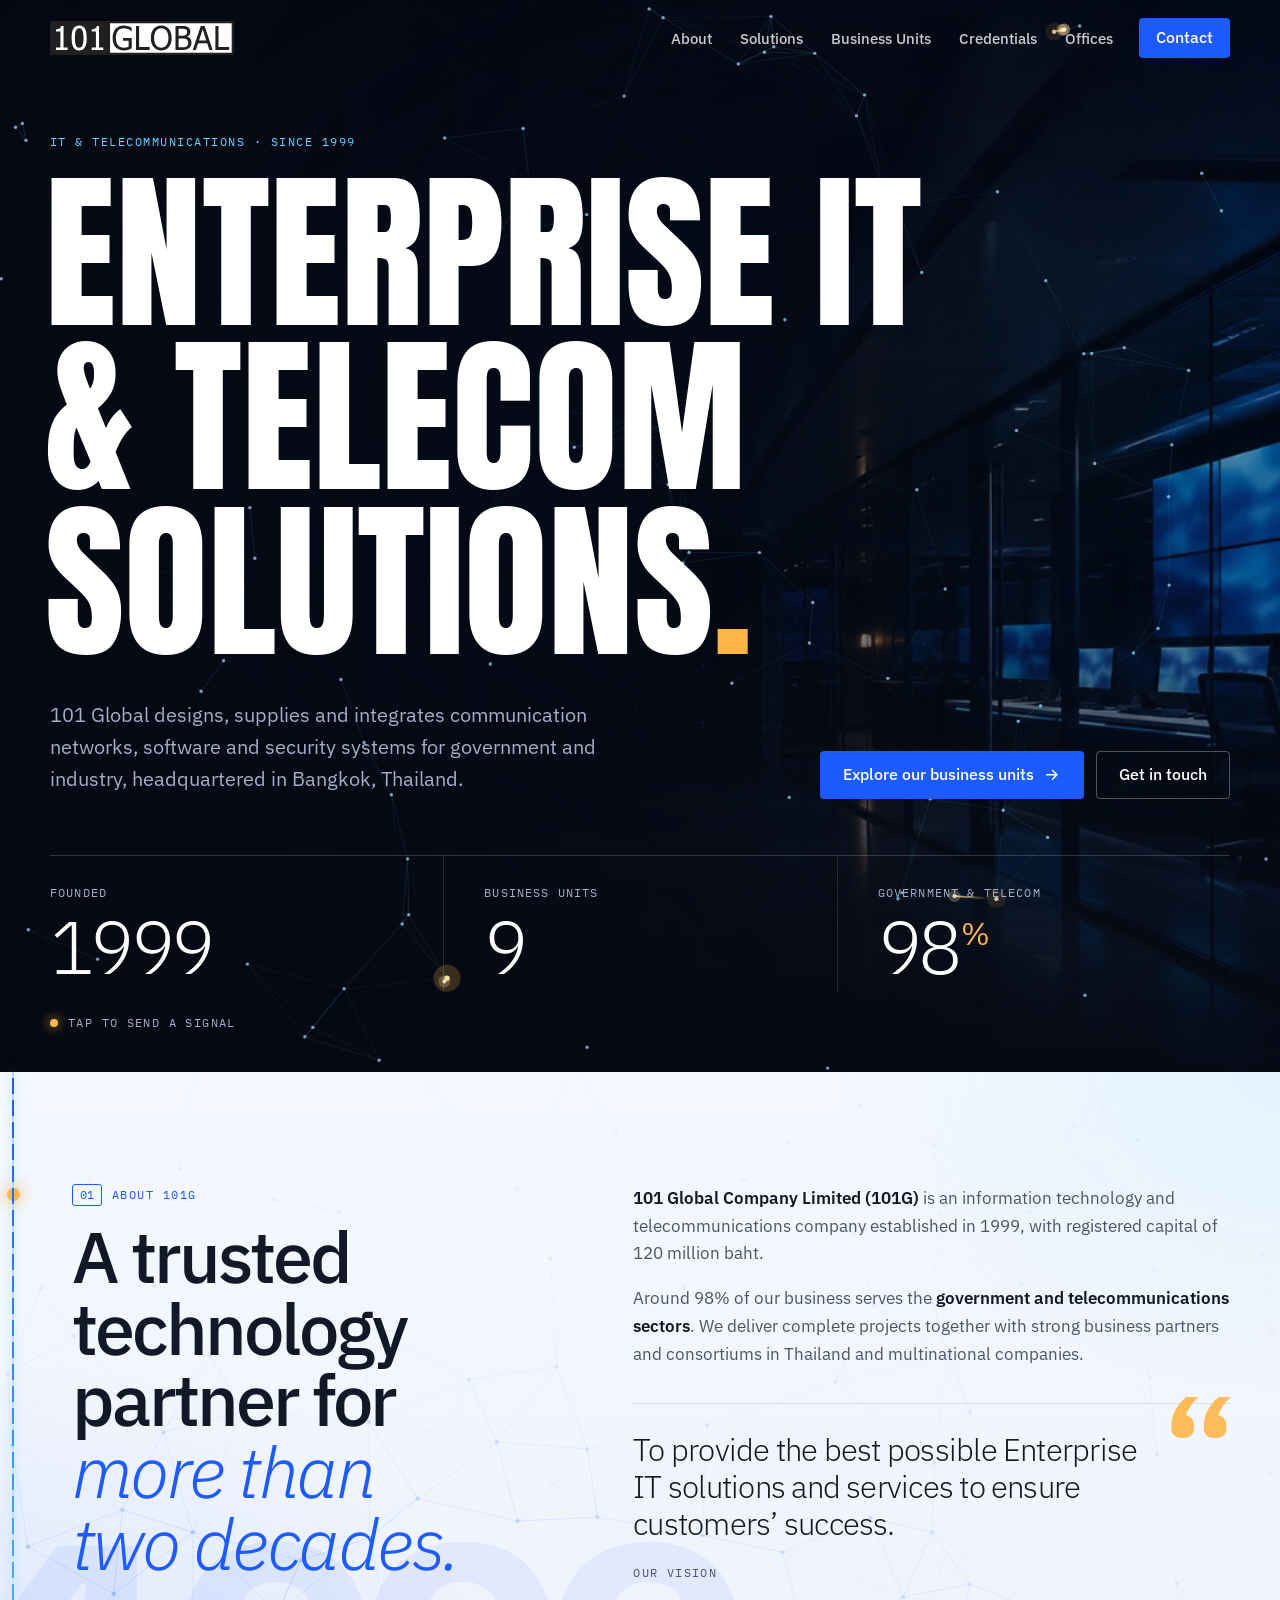
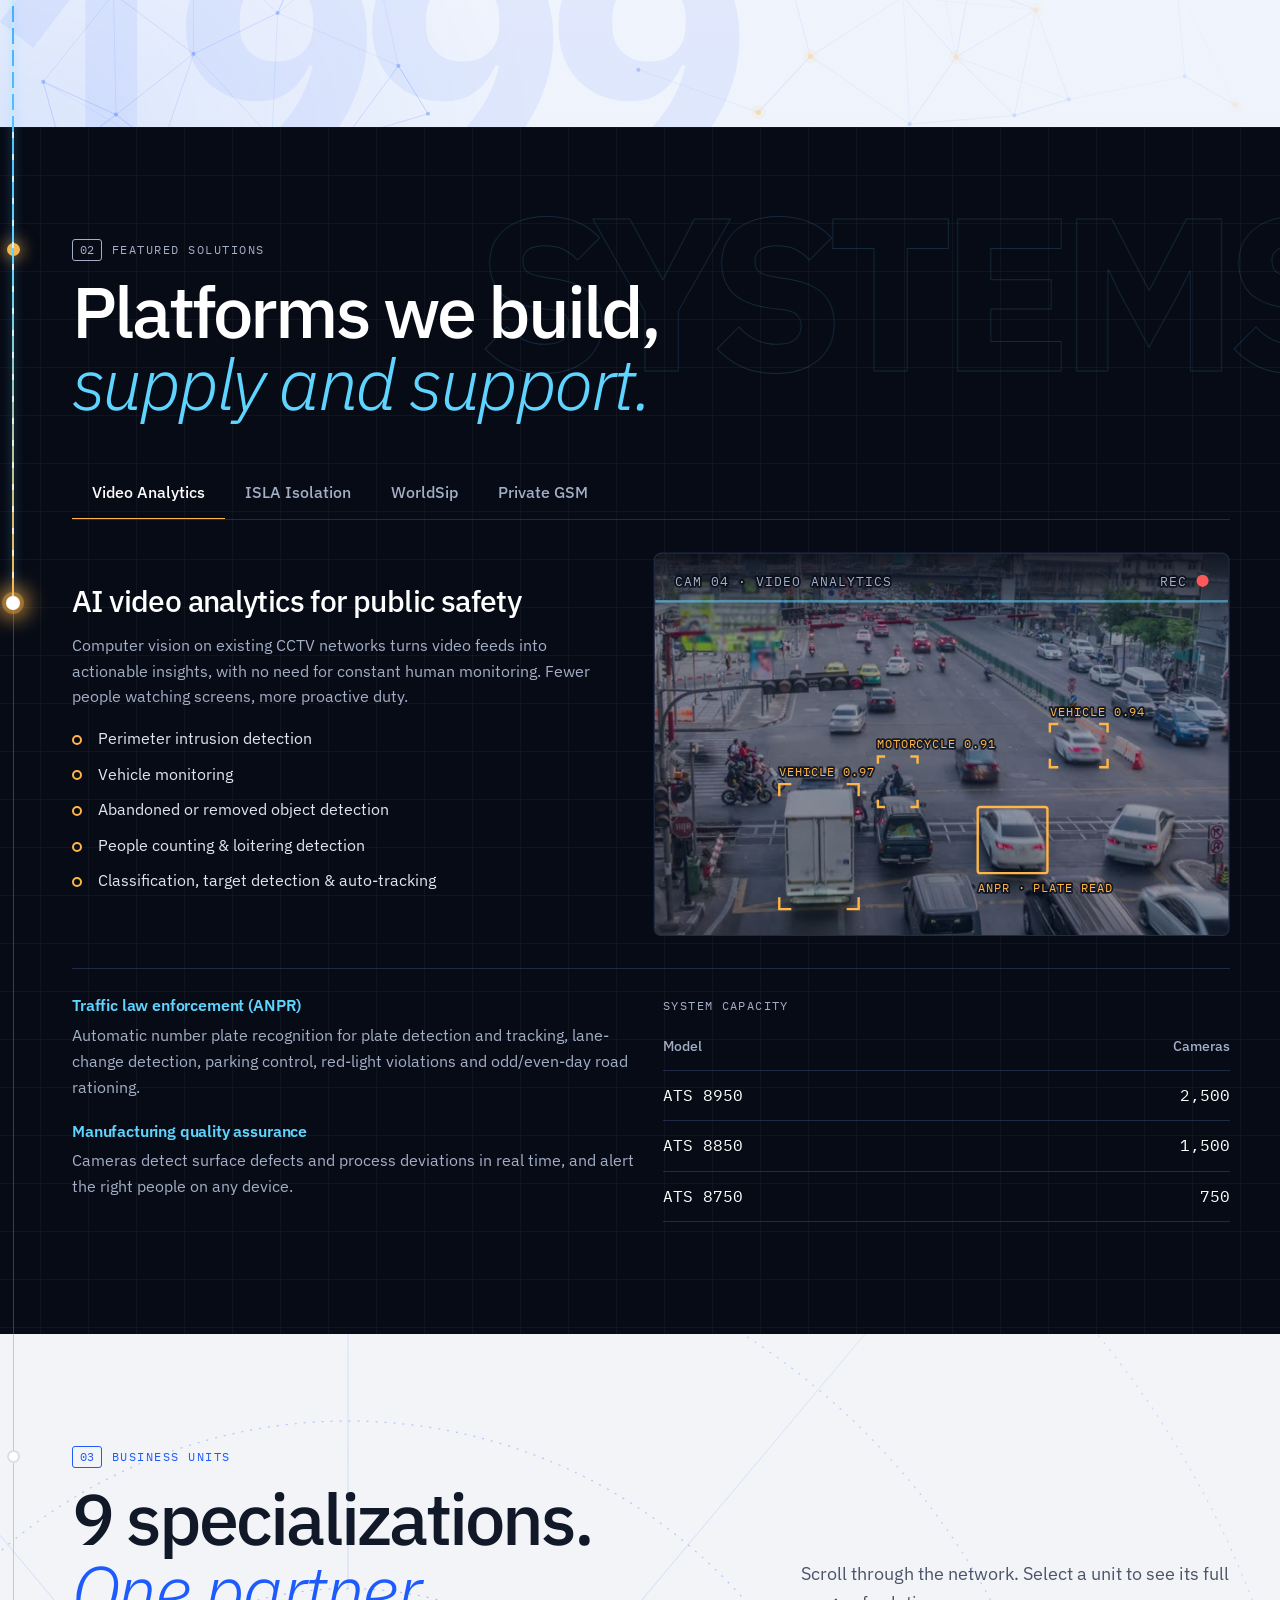
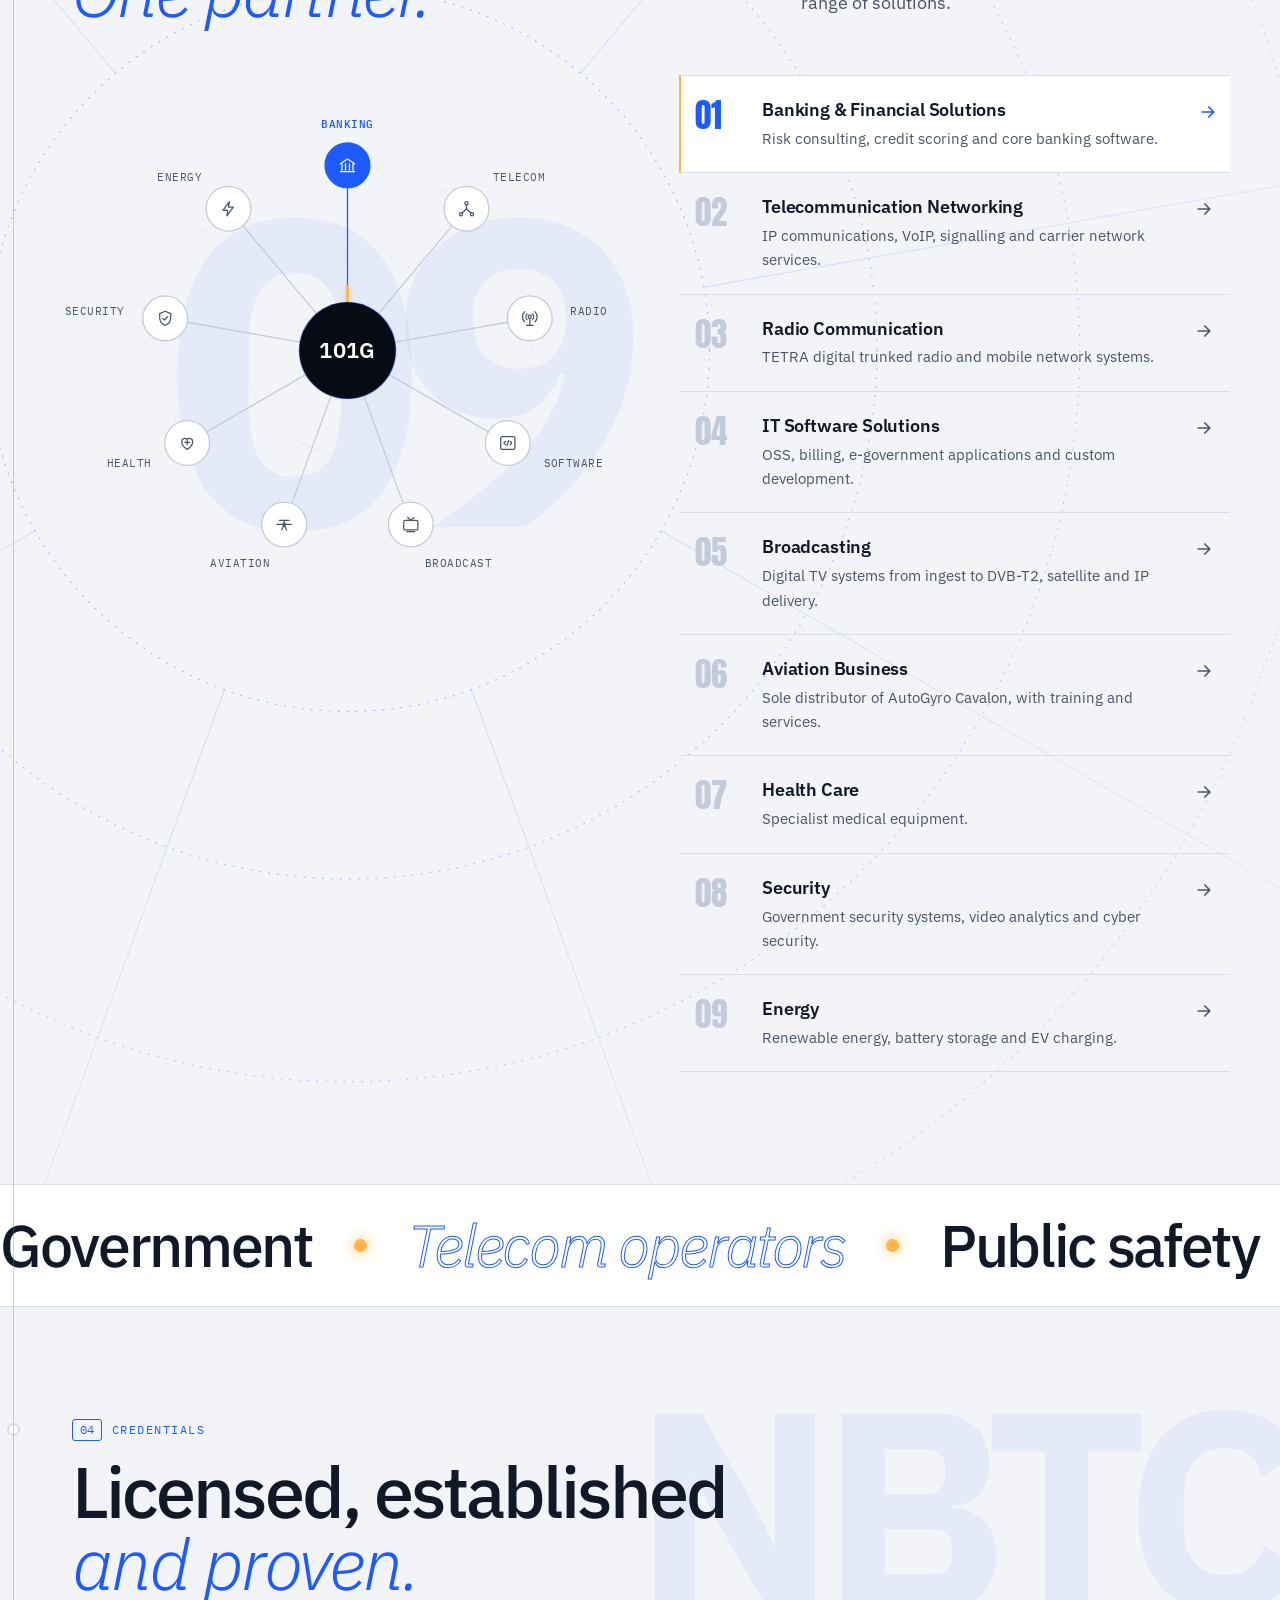
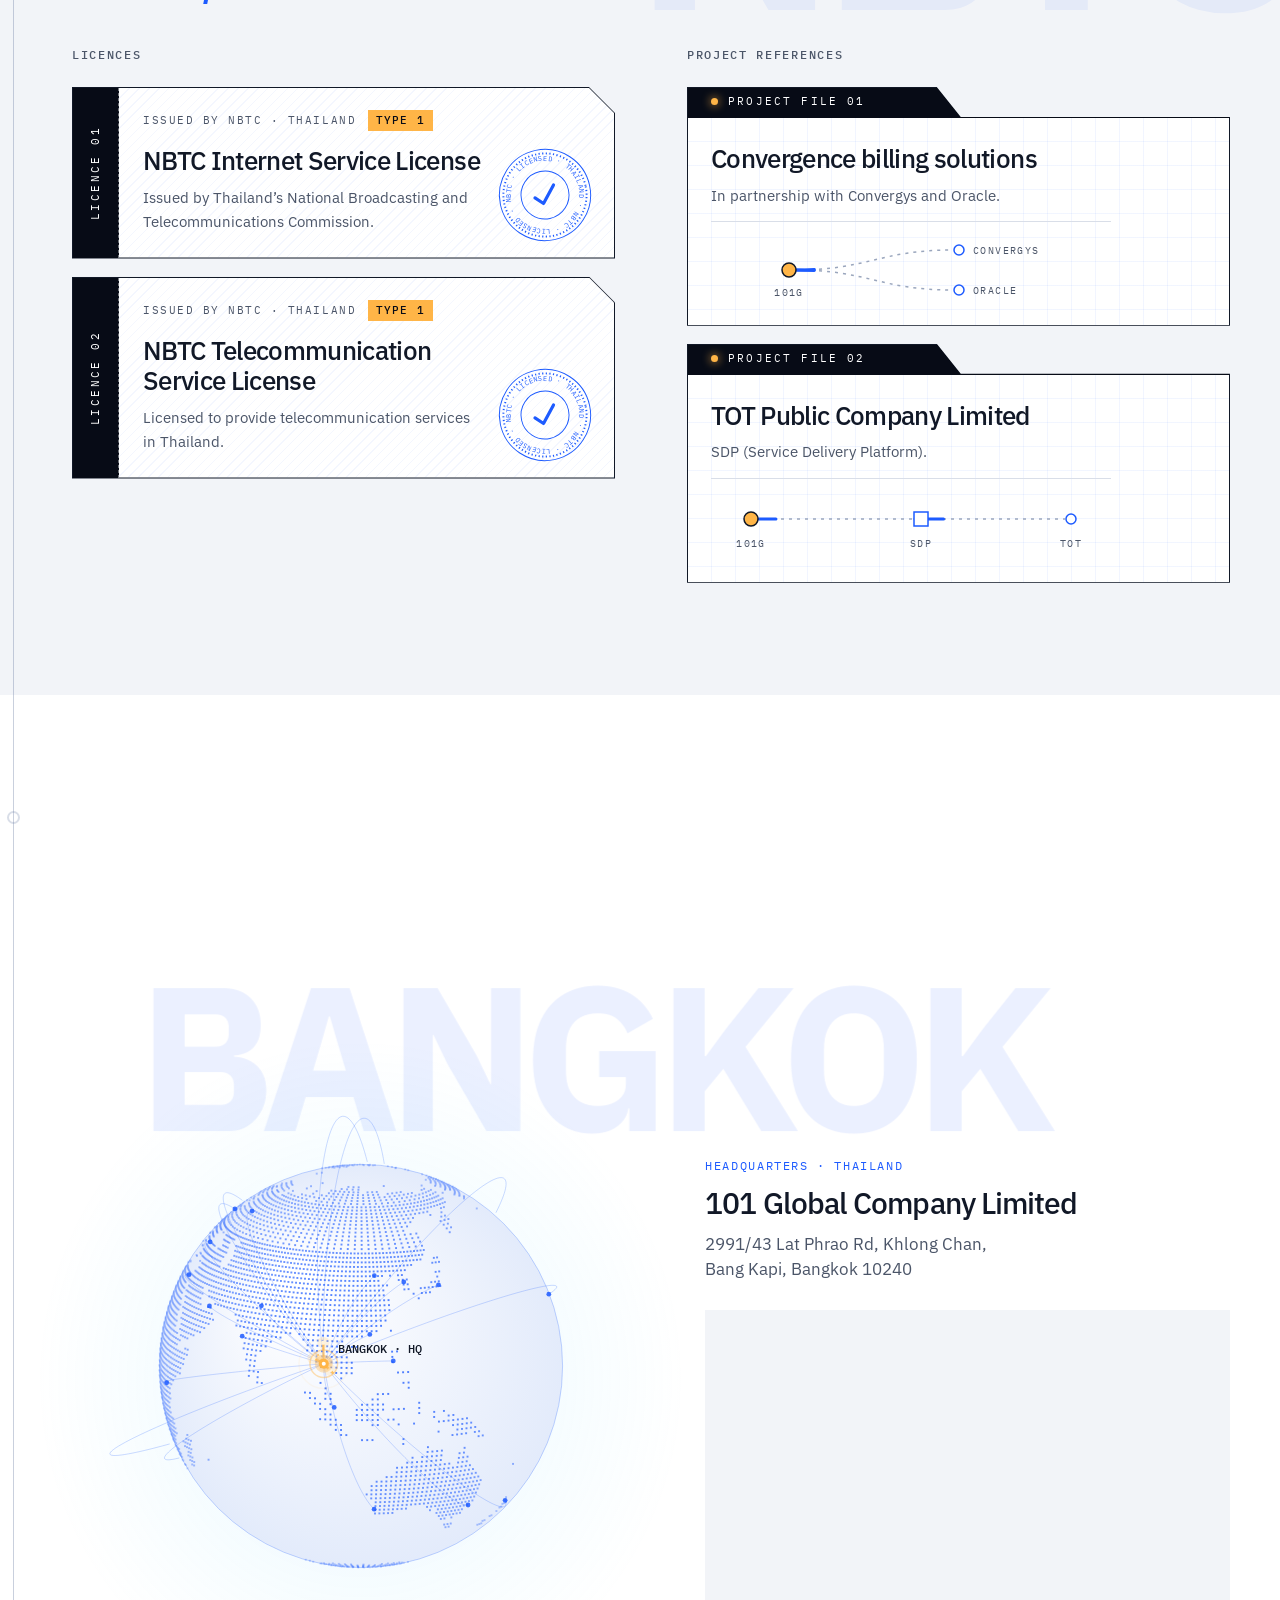
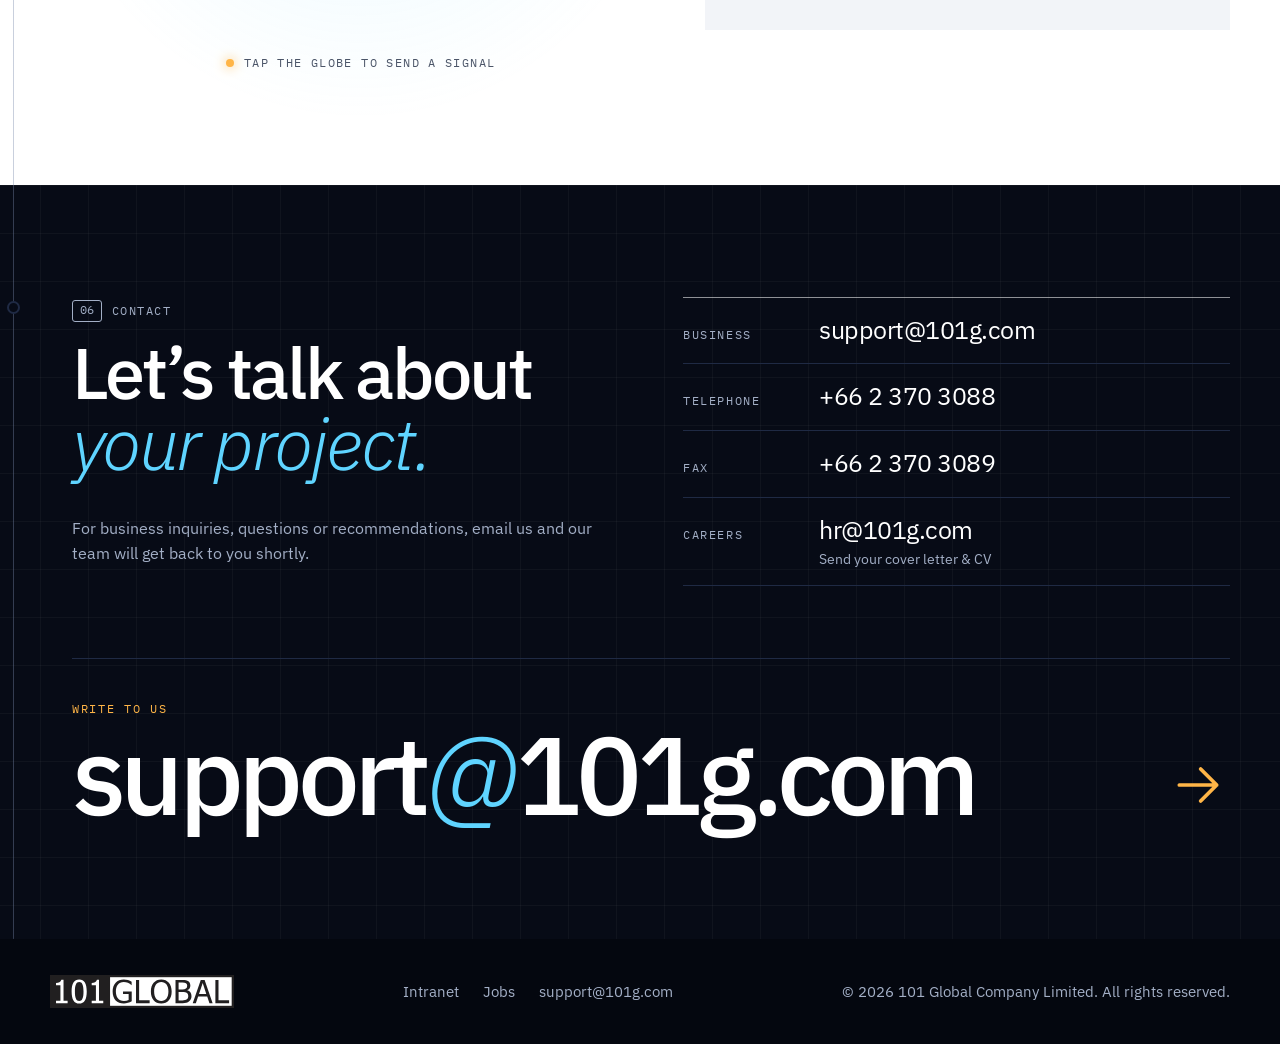
==== commit 2b1a60dc: "Phone fixes for tabs and network map, restore drawn licence permits Co-Authored-By: Claude Fable 5.2" ====
--- a/index.html
+++ b/index.html
@@ -557,36 +557,34 @@
         <div class="cred-cols">
           <div class="reveal">
             <h3 class="cred-kicker">Licences</h3>
-            <ol class="certs">
-              <li class="cert">
-                <figure>
-                  <span class="cert-frame">
-                    <picture>
-                      <source srcset="images/licence-internet.avif" type="image/avif">
-                      <img src="images/licence-internet.jpg" width="428" height="606" loading="lazy" decoding="async" alt="Certificate of the NBTC Internet Service License Type 1 issued to 101 Global Company Limited">
-                    </picture>
-                  </span>
-                  <figcaption>
-                    <p class="cert-issuer">Licence 01 · NBTC</p>
-                    <h4>Internet Service License <span class="cert-tag">Type 1</span></h4>
-                    <p class="cert-no">No. NTC/<wbr>MM/<wbr>INT/<wbr>ISP/<wbr>I/<wbr>012/<wbr>2548</p>
-                  </figcaption>
-                </figure>
+            <ol class="permits">
+              <li class="permit">
+                <span class="permit-stub" aria-hidden="true"><span>Licence 01</span></span>
+                <div class="permit-body">
+                  <p class="permit-issuer">Issued by NBTC · Thailand <span class="permit-tag">Type 1</span></p>
+                  <h4>NBTC Internet Service License</h4>
+                  <p>Issued by Thailand’s National Broadcasting and Telecommunications Commission.</p>
+                </div>
+                <svg class="permit-seal" viewBox="0 0 120 120" aria-hidden="true">
+                  <defs><path id="seal-arc-01" d="M60 60 m-43 0 a43 43 0 1 1 86 0 a43 43 0 1 1 -86 0"/></defs>
+                  <circle class="seal-ring" cx="60" cy="60" r="57"/><circle class="seal-ring seal-dash" cx="60" cy="60" r="52"/><circle class="seal-ring" cx="60" cy="60" r="30"/>
+                  <text><textPath href="#seal-arc-01" textLength="262">NBTC · LICENSED · THAILAND · NBTC · LICENSED ·</textPath></text>
+                  <path class="seal-check" d="M47 61l9 9 17-20"/>
+                </svg>
               </li>
-              <li class="cert">
-                <figure>
-                  <span class="cert-frame">
-                    <picture>
-                      <source srcset="images/licence-telecom.avif" type="image/avif">
-                      <img src="images/licence-telecom.jpg" width="432" height="606" loading="lazy" decoding="async" alt="Certificate of the NBTC Telecommunication Service License issued to 101 Global Company Limited">
-                    </picture>
-                  </span>
-                  <figcaption>
-                    <p class="cert-issuer">Licence 02 · NBTC</p>
-                    <h4>Telecommunication Service License <span class="cert-tag">Type 1</span></h4>
-                    <p class="cert-no">No. 1/50/004</p>
-                  </figcaption>
-                </figure>
+              <li class="permit">
+                <span class="permit-stub" aria-hidden="true"><span>Licence 02</span></span>
+                <div class="permit-body">
+                  <p class="permit-issuer">Issued by NBTC · Thailand <span class="permit-tag">Type 1</span></p>
+                  <h4>NBTC Telecommunication Service License</h4>
+                  <p>Licensed to provide telecommunication services in Thailand.</p>
+                </div>
+                <svg class="permit-seal" viewBox="0 0 120 120" aria-hidden="true">
+                  <defs><path id="seal-arc-02" d="M60 60 m-43 0 a43 43 0 1 1 86 0 a43 43 0 1 1 -86 0"/></defs>
+                  <circle class="seal-ring" cx="60" cy="60" r="57"/><circle class="seal-ring seal-dash" cx="60" cy="60" r="52"/><circle class="seal-ring" cx="60" cy="60" r="30"/>
+                  <text><textPath href="#seal-arc-02" textLength="262">NBTC · LICENSED · THAILAND · NBTC · LICENSED ·</textPath></text>
+                  <path class="seal-check" d="M47 61l9 9 17-20"/>
+                </svg>
               </li>
             </ol>
           </div>
--- a/css/styles.css
+++ b/css/styles.css
@@ -540,23 +540,42 @@
 .dossier .sig { stroke: var(--accent); filter: none; }
 .dossier-map text { font-family: var(--mono); font-size: 10px; letter-spacing: .14em; fill: var(--muted); }
 
-/* Licences shown as the real certificates: two framed sheets, slightly askew like papers laid on a desk */
-.certs { list-style: none; margin: 0; padding: 0 0 14px; display: grid; grid-template-columns: 1fr 1fr; gap: clamp(16px, 2.6vw, 34px); align-items: start; max-width: 34rem; }
-.cert figure { margin: 0; }
-.cert-frame {
-  display: block; background: var(--paper); padding: 5px; border: 1px solid var(--text);
-  box-shadow: 0 22px 36px -22px rgb(7 11 22 / 45%), 0 2px 6px rgb(7 11 22 / 8%);
-  rotate: -1.6deg; transition: rotate .4s cubic-bezier(.2,.7,.2,1), translate .4s cubic-bezier(.2,.7,.2,1);
-}
-.cert:nth-child(2) .cert-frame { rotate: 1.4deg; translate: 0 14px; }
-.cert:hover .cert-frame { rotate: 0deg; translate: 0 -4px; }
-.cert-frame img { display: block; width: 100%; height: auto; aspect-ratio: 430 / 606; object-fit: cover; }
-.cert figcaption { margin-top: 34px; font-family: var(--font); font-size: 1rem; letter-spacing: 0; text-transform: none; color: var(--text); }
-.cert-issuer { margin: 0 0 8px; font-family: var(--mono); font-size: .68rem; letter-spacing: .14em; text-transform: uppercase; color: var(--muted); }
-.cert h4 { font-size: clamp(1.05rem, 1.5vw, 1.3rem); font-weight: 500; letter-spacing: -0.02em; line-height: 1.2; margin: 0 0 .45em; }
-.cert-tag { display: inline-block; vertical-align: .18em; margin-left: 4px; padding: 2px 7px; background: var(--signal); color: var(--ink); font-family: var(--mono); font-size: .62rem; letter-spacing: .1em; text-transform: uppercase; font-weight: 500; white-space: nowrap; }
-.cert-no { margin: 0; font-family: var(--mono); font-size: .72rem; color: var(--muted); letter-spacing: .04em; }
-@media (prefers-reduced-motion: reduce) { .cert-frame { transition: none; } }
+/* Licences drawn as permit documents: dark stub, perforation, cut corner, hatched paper, stamped seal */
+.permits { list-style: none; margin: 0; padding: 0; display: grid; gap: 18px; }
+.permit {
+  --cut: 26px;
+  position: relative; display: grid; grid-template-columns: 46px 1fr; background: var(--text); padding: 1px;
+  clip-path: polygon(0 0, calc(100% - var(--cut)) 0, 100% var(--cut), 100% 100%, 0 100%);
+  filter: drop-shadow(0 10px 18px rgb(17 24 39 / 8%));
+}
+.permit-stub {
+  display: grid; place-items: center; background: var(--ink); color: #fff;
+  border-right: 1px dashed rgb(255 255 255 / 45%);
+}
+.permit-stub span {
+  writing-mode: vertical-rl; rotate: 180deg; white-space: nowrap;
+  font-family: var(--mono); font-size: .68rem; letter-spacing: .22em; text-transform: uppercase;
+}
+.permit-body {
+  padding: 22px 132px 24px 24px; min-height: 148px;
+  background:
+    repeating-linear-gradient(135deg, rgb(29 91 255 / 5%) 0 1px, transparent 1px 7px),
+    var(--paper);
+  clip-path: polygon(0 0, calc(100% - var(--cut) + 1px) 0, 100% calc(var(--cut) - 1px), 100% 100%, 0 100%);
+}
+.permit-issuer { display: flex; flex-wrap: wrap; align-items: center; gap: 8px 12px; margin: 0 0 14px; font-family: var(--mono); font-size: .68rem; letter-spacing: .14em; text-transform: uppercase; color: var(--muted); }
+.permit-tag { padding: 2px 8px; background: var(--signal); color: var(--ink); letter-spacing: .1em; font-weight: 500; }
+.permit h4 { font-size: clamp(1.25rem, 2.1vw, 1.65rem); font-weight: 500; letter-spacing: -0.025em; line-height: 1.15; margin: 0 0 .35em; }
+.permit-body p:last-child { margin: 0; color: var(--muted); font-size: .95rem; }
+.permit-seal { position: absolute; right: 22px; bottom: 16px; width: 96px; height: 96px; rotate: -12deg; }
+.seal-ring { fill: none; stroke: var(--accent); stroke-width: 1.2; }
+.seal-dash { stroke-dasharray: 1.5 3; stroke-width: 2.4; }
+.permit-seal text { font-family: var(--mono); font-size: 8.5px; letter-spacing: .12em; fill: var(--accent); }
+.seal-check { fill: none; stroke: var(--accent); stroke-width: 4; stroke-linecap: round; stroke-linejoin: round; }
+@media (max-width: 520px) {
+  .permit-body { padding-right: 24px; padding-bottom: 96px; }
+  .permit-seal { width: 76px; height: 76px; right: 16px; bottom: 12px; }
+}
 
 /* Offices: globe + Bangkok office */
 .offices-section { overflow: hidden; }
@@ -723,8 +742,9 @@
   .illo .illo-label.strong, .ends text { font-size: 15px; }
   .det text, .dev text { font-size: 13px; }
   .dossier-map text { font-size: 13px; }
+  .permit-seal text { font-size: 9px; }
   /* small mono labels: never below ~12px */
-  .eyebrow, .stat dt, .cert-issuer, .cert-no, .dossier-tab, .contact-rows dt, .office-kicker, .cred-kicker, .globe-hint, .hero-hint, .unit-num { font-size: .75rem; }
+  .eyebrow, .stat dt, .permit-issuer, .dossier-tab, .contact-rows dt, .office-kicker, .cred-kicker, .globe-hint, .hero-hint, .unit-num { font-size: .75rem; }
   .stat dt { letter-spacing: .06em; }
   /* full-width buttons are easier to hit with a thumb */
   .hero-actions .btn { flex: 1 1 100%; }
@@ -737,7 +757,11 @@
   .vision p { padding-right: 0; padding-top: 1.6em; }
   .vision-mark { font-size: 6rem; right: auto; left: -.04em; top: .05em; }
   .unit-row { grid-template-columns: 2.5rem 1fr auto; gap: 12px; padding: 20px 4px; }
-  .tab-list [role="tab"] { padding: 0 16px; }
+  /* all four solution tabs visible at once in a 2 x 2 grid: no sideways swiping */
+  .tab-list { display: grid; grid-template-columns: 1fr 1fr; overflow: visible; border-bottom: 0; }
+  .tab-list [role="tab"] { padding: 0 8px; min-height: 50px; margin-bottom: 0; text-align: center; border-bottom: 2px solid var(--ink-line); }
+  /* keep the network map's side labels clear of the backbone line at the screen edge */
+  .hub-wrap { padding-inline: 9%; }
   .spec th, .spec td { padding: 12px 0; }
   .dialog-body, .dialog-head { padding-left: 16px; padding-right: 16px; }
 }
@@ -748,6 +772,7 @@
   .contact-grid { grid-template-columns: 1fr 1fr; gap: 40px; align-items: start; }
   .about-grid { grid-template-columns: 1fr 1fr; gap: 40px; }
   .hub-wrap { max-width: 520px; }
+  .permit-body { padding-right: 24px; padding-bottom: 104px; }
 }
 /* Very large displays: let the hero photo and ghost type keep up */
 @media (min-width: 1900px) {
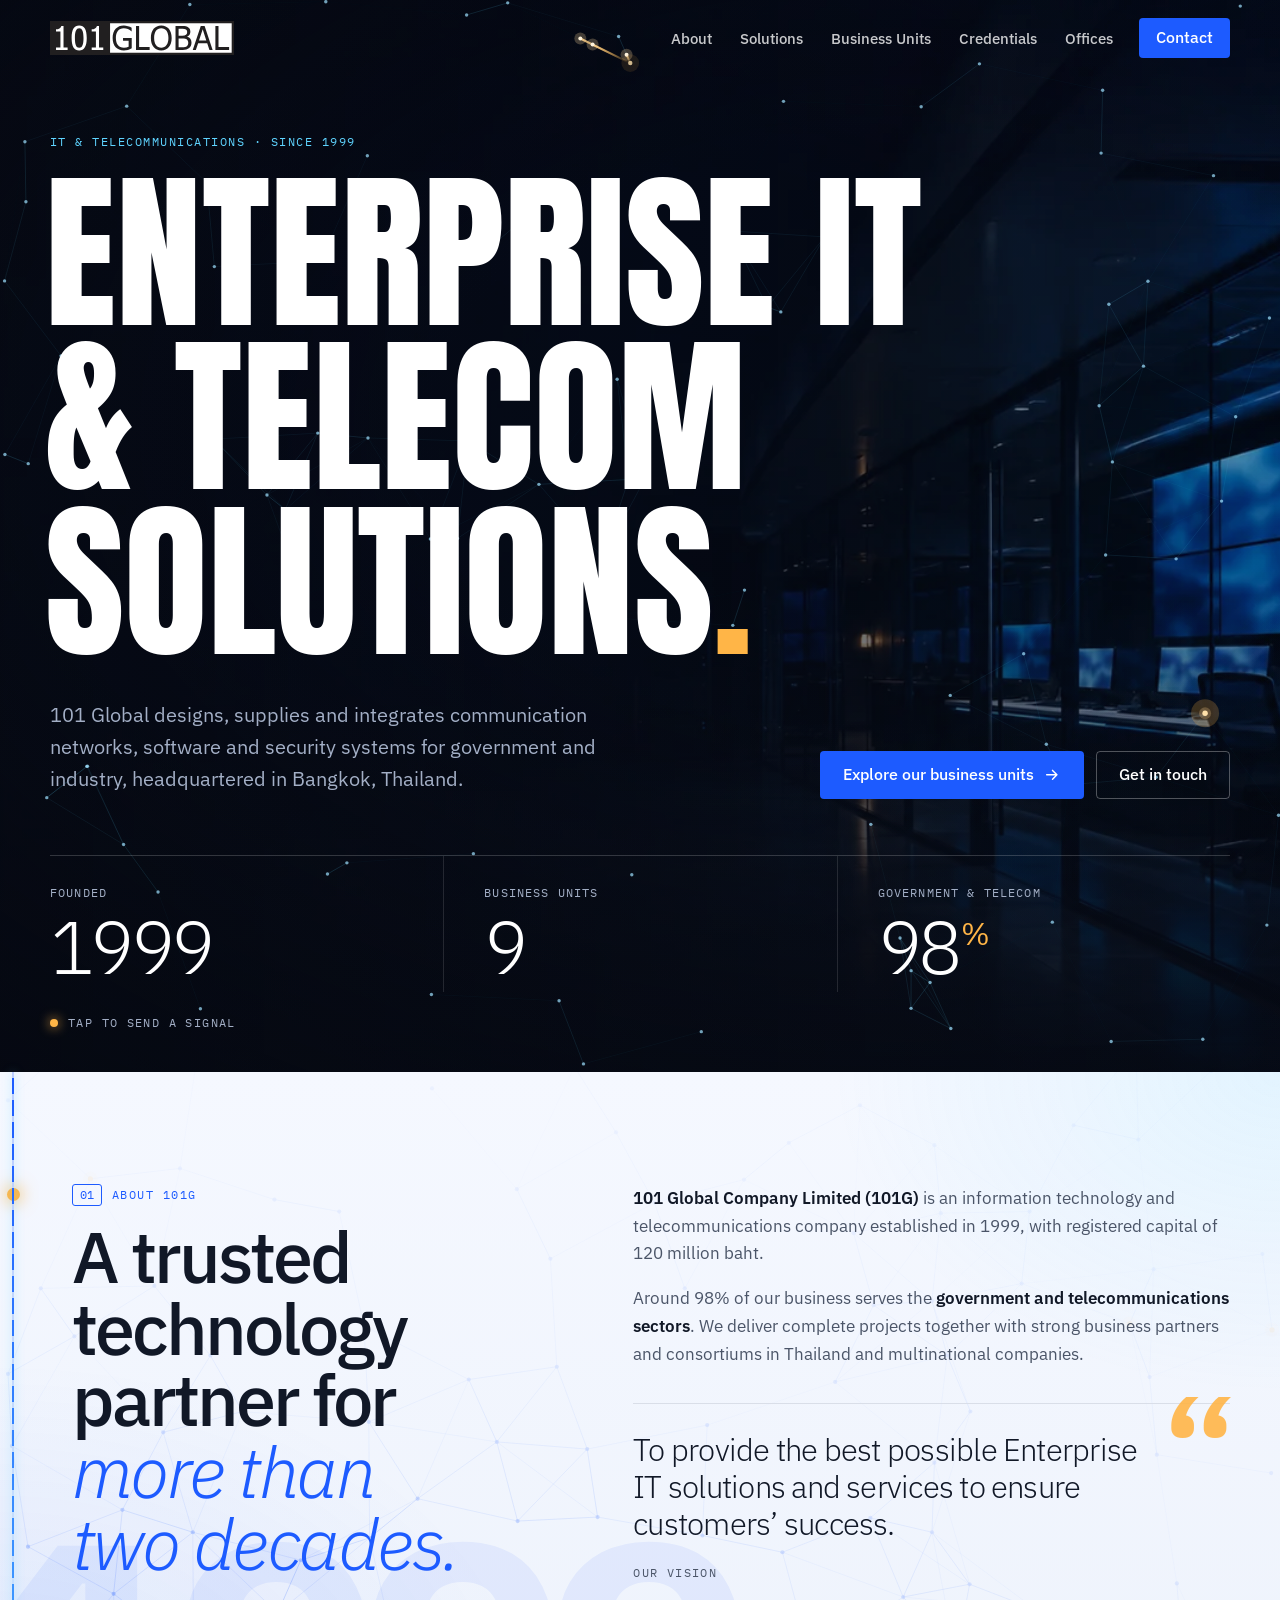
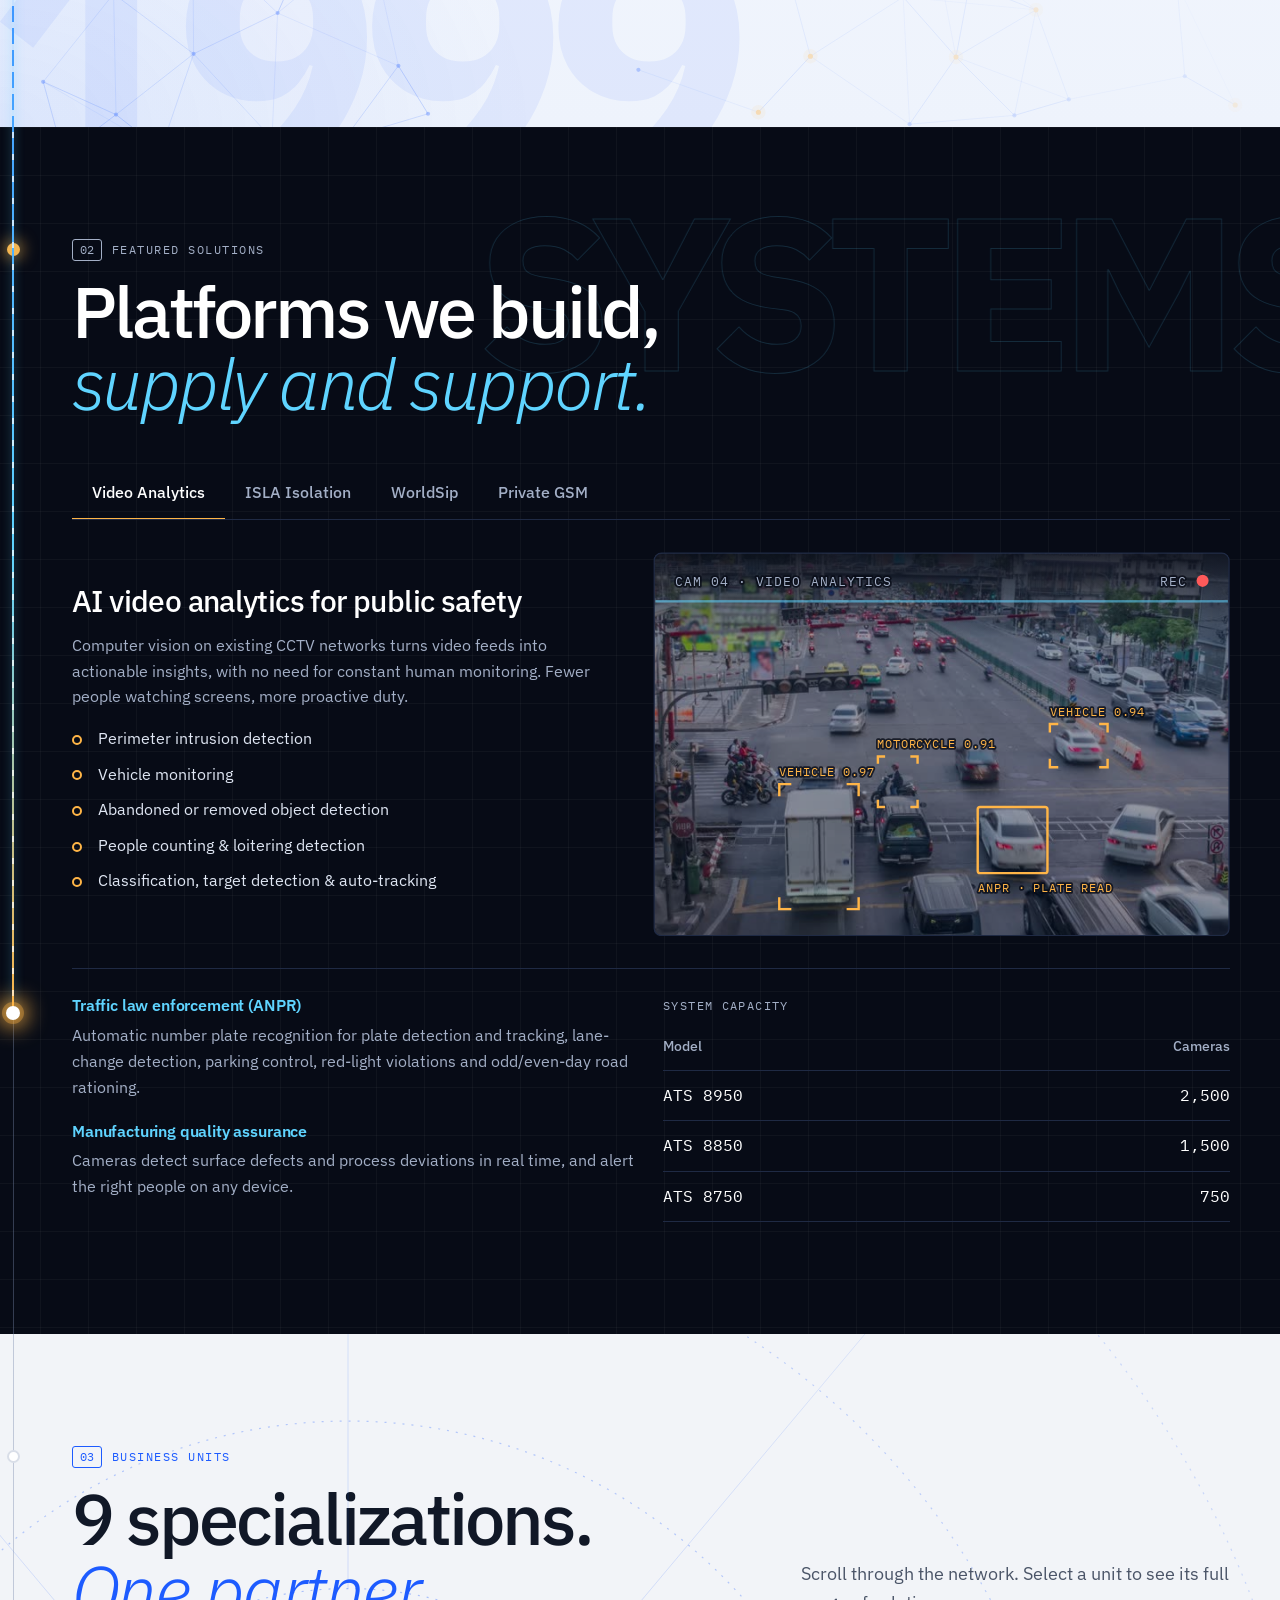
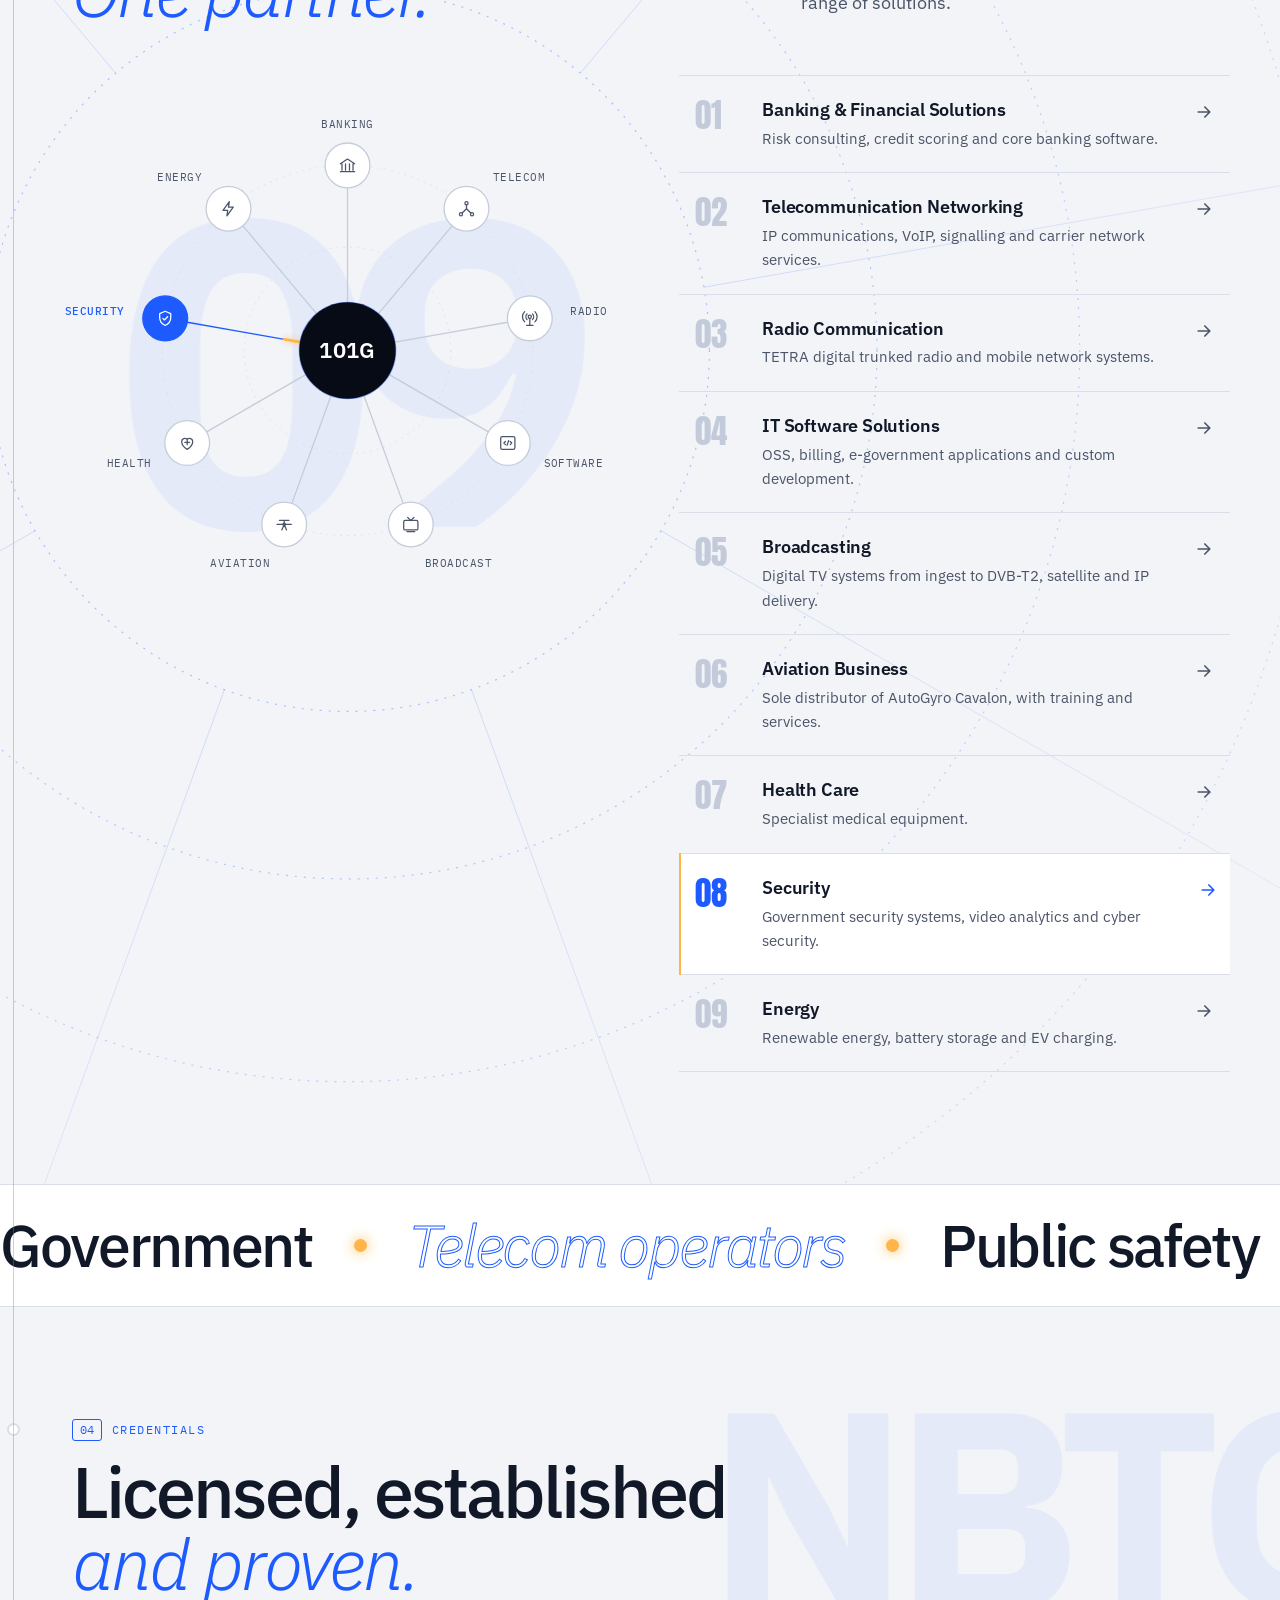
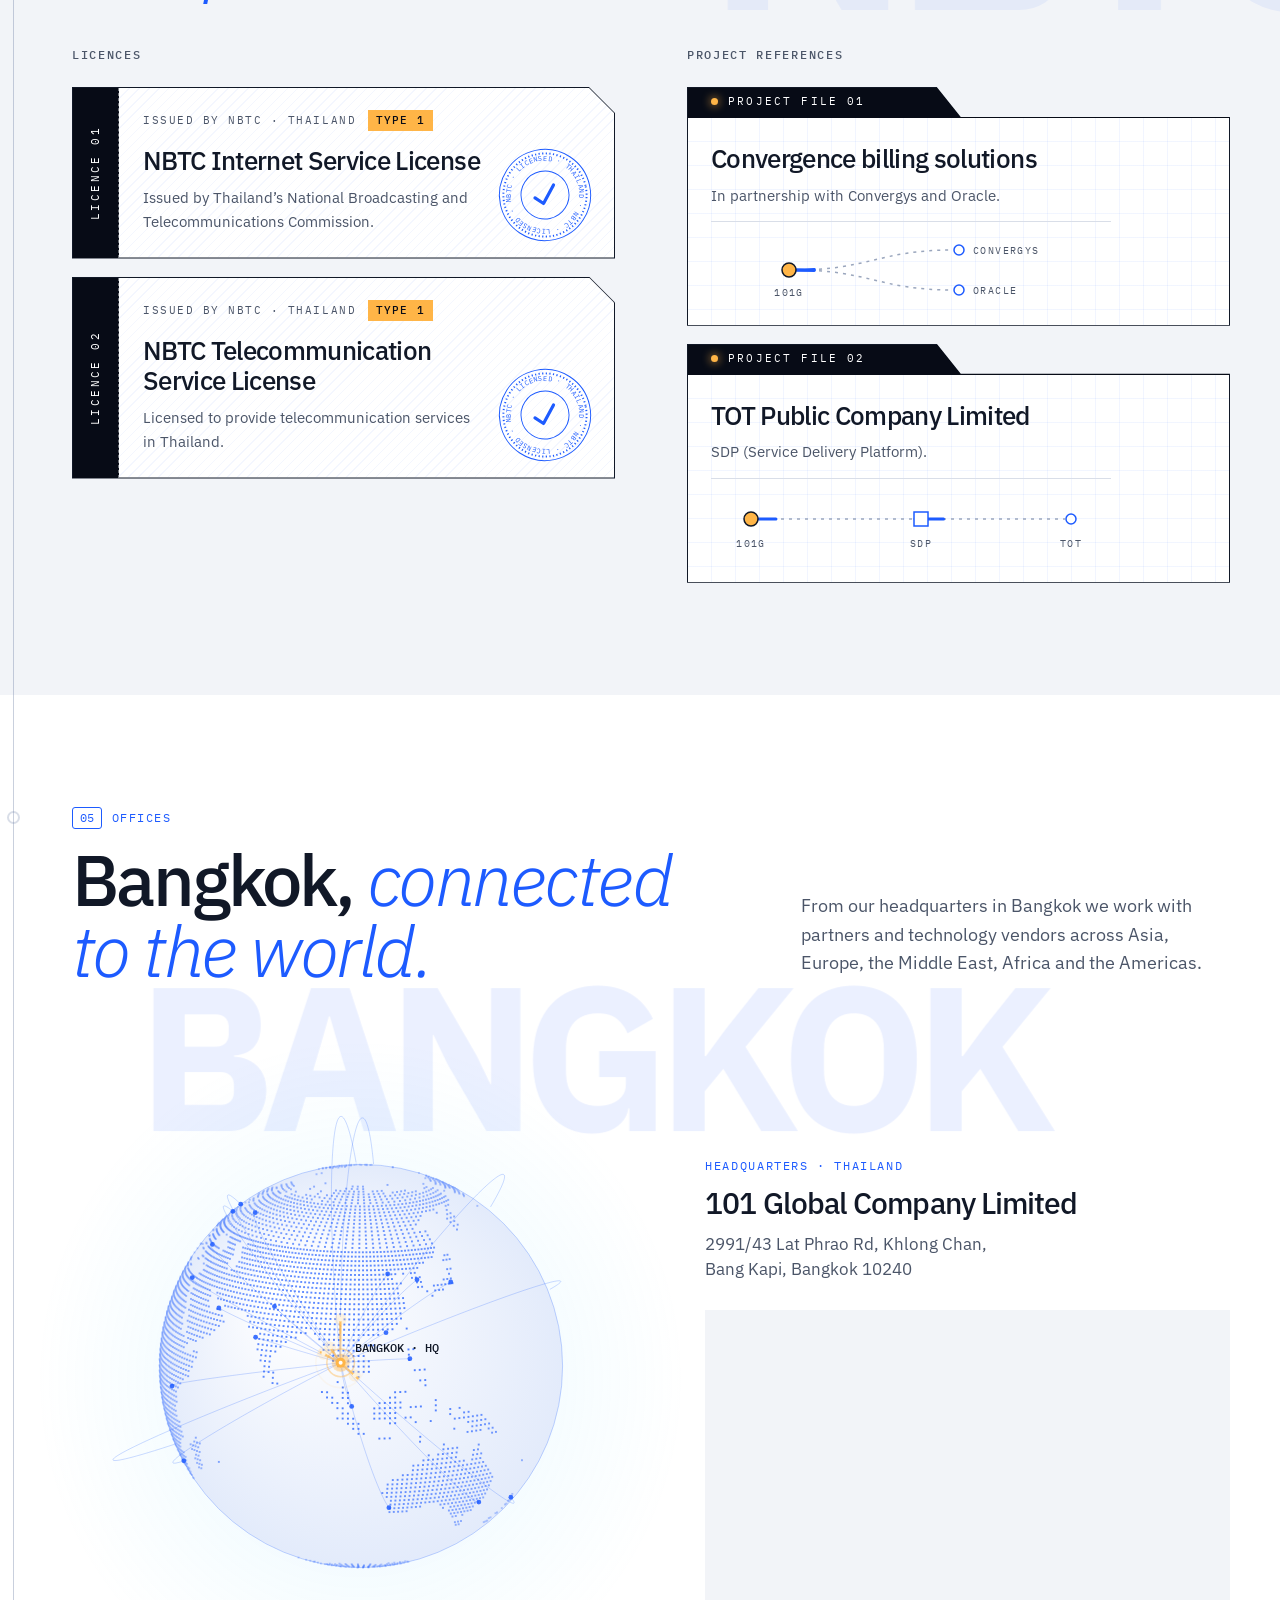
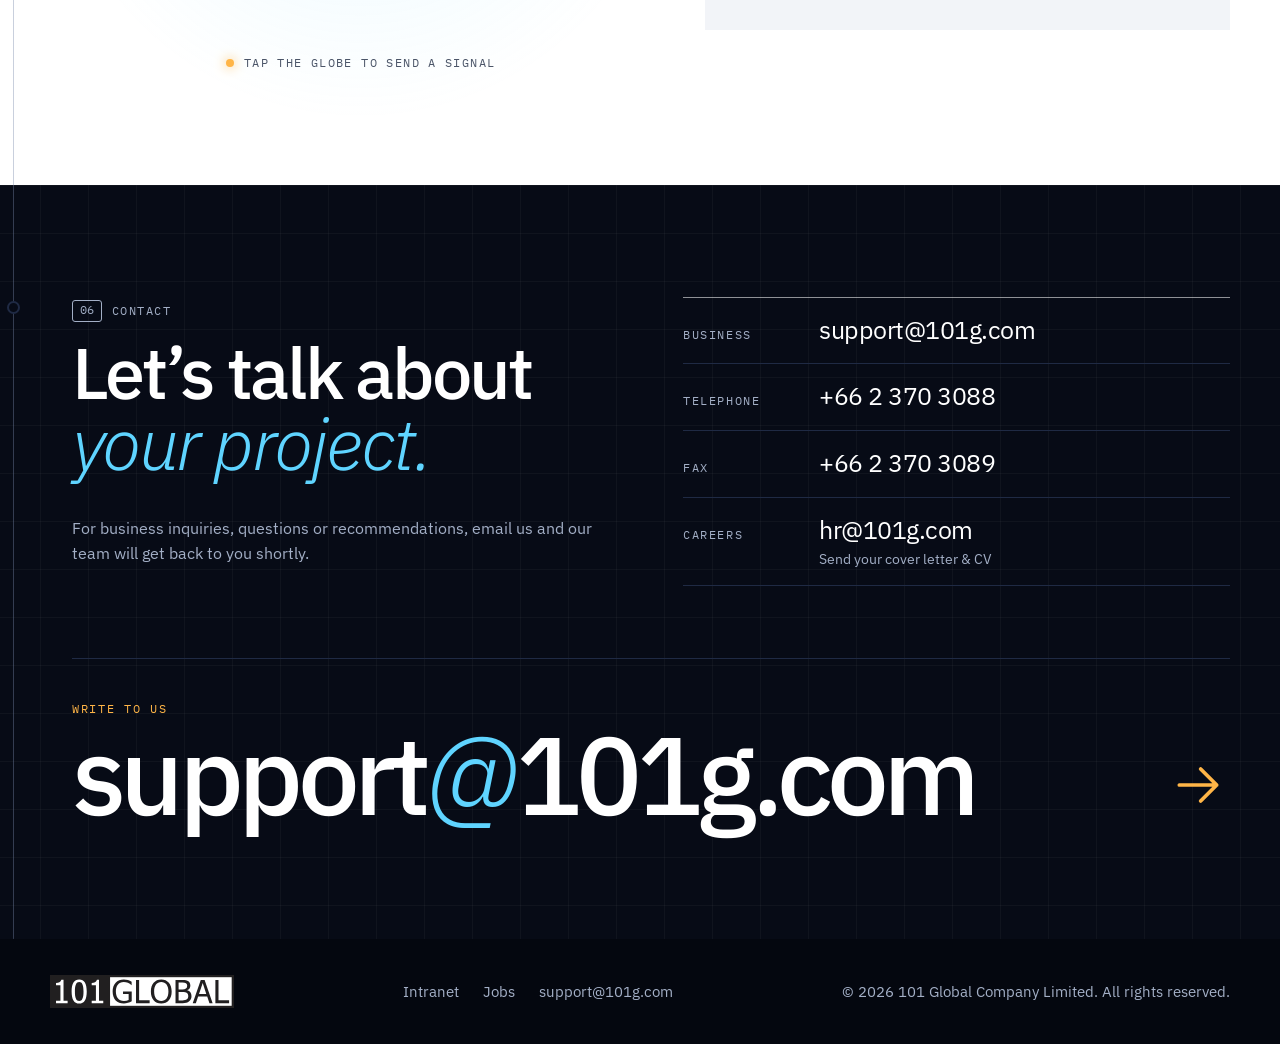
==== commit 63958d83: "Version the stylesheet and script links so browsers never pair new HTML with a stale cached copy Co-" ====
--- a/index.html
+++ b/index.html
@@ -25,7 +25,7 @@
   <link rel="preconnect" href="https://fonts.gstatic.com" crossorigin>
   <link href="https://fonts.googleapis.com/css2?family=Anton&family=IBM+Plex+Mono:wght@400;500&family=IBM+Plex+Sans:ital,wght@0,300;0,400;0,500;0,600;0,700;1,300;1,400&display=swap" rel="stylesheet">
 
-  <link rel="stylesheet" href="css/styles.css">
+  <link rel="stylesheet" href="css/styles.css?v=202611190053">
   <!-- Tells the CSS that JavaScript is running, so scroll animations only hide content when JS can reveal it again -->
   <script>document.documentElement.classList.add('js');</script>
 
@@ -694,6 +694,6 @@
     </div>
   </footer>
 
-  <script src="js/main.js" defer></script>
+  <script src="js/main.js?v=202611190053" defer></script>
 </body>
 </html>
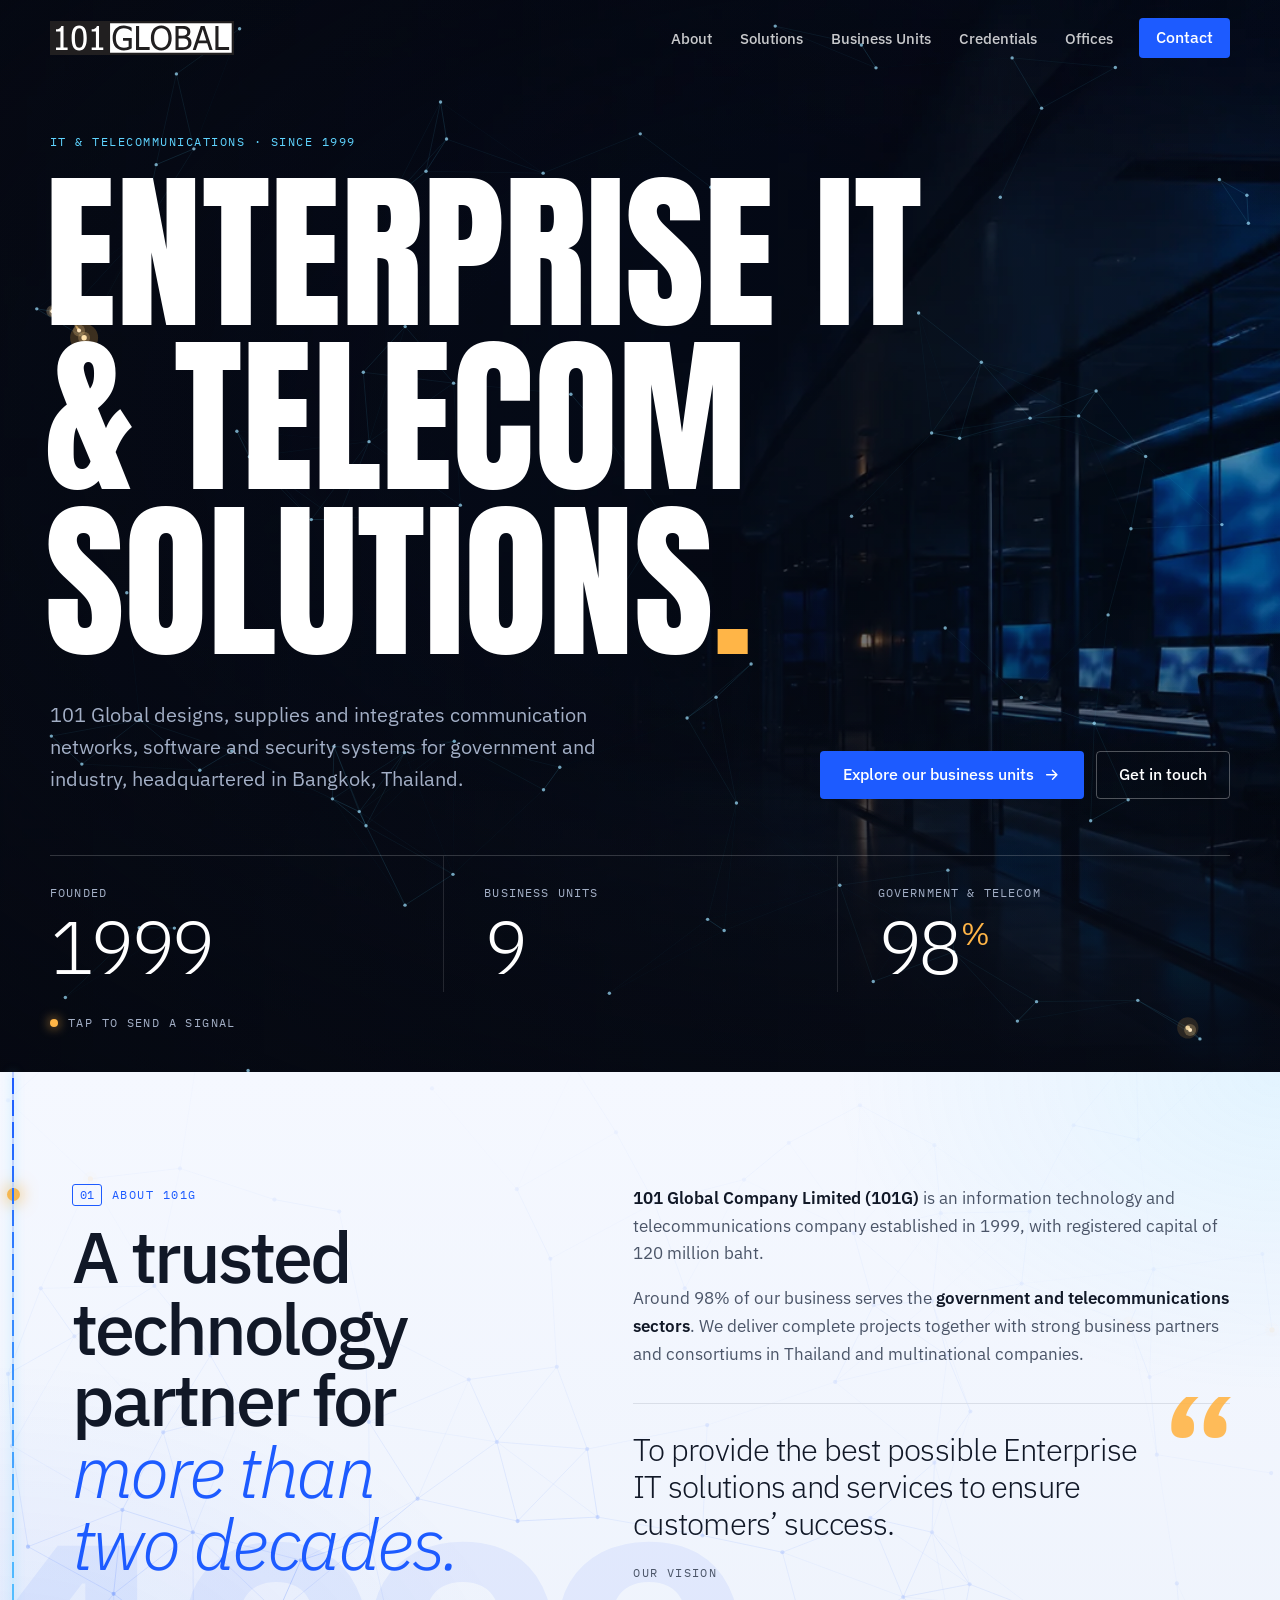
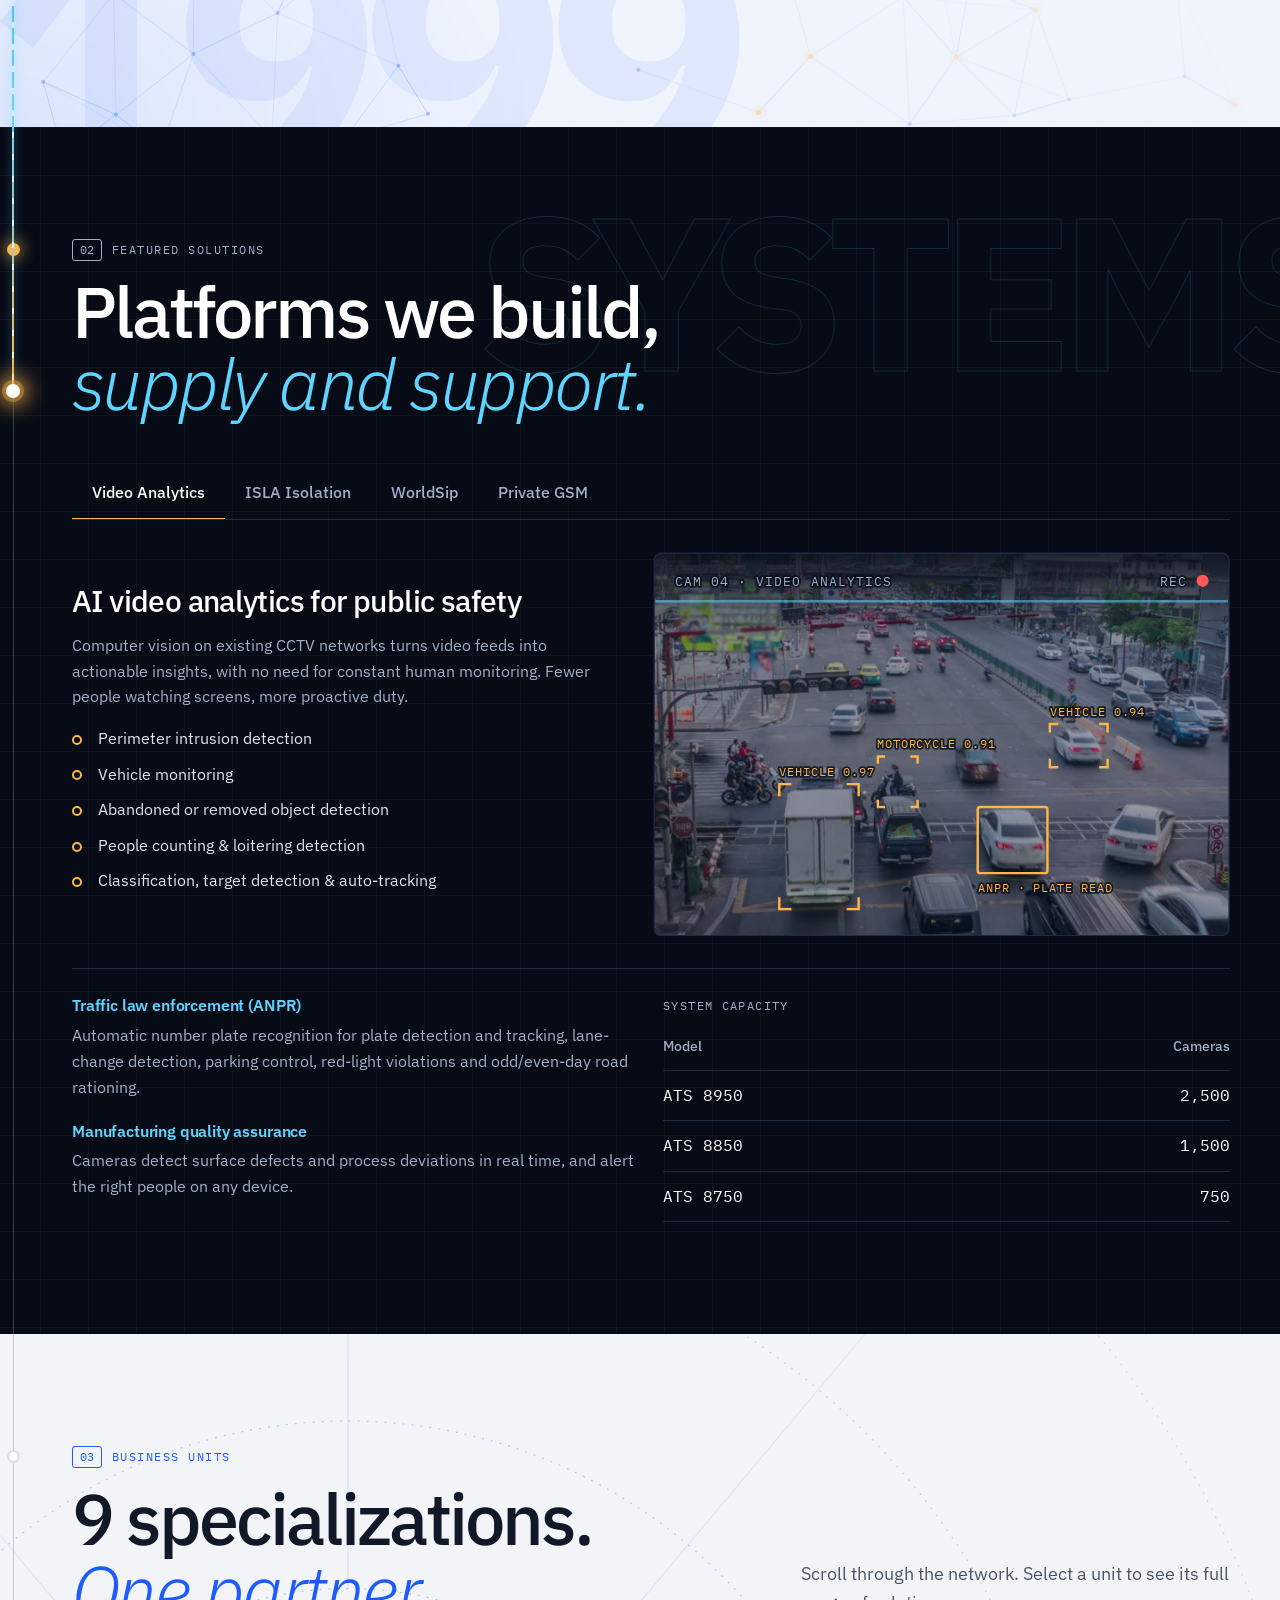
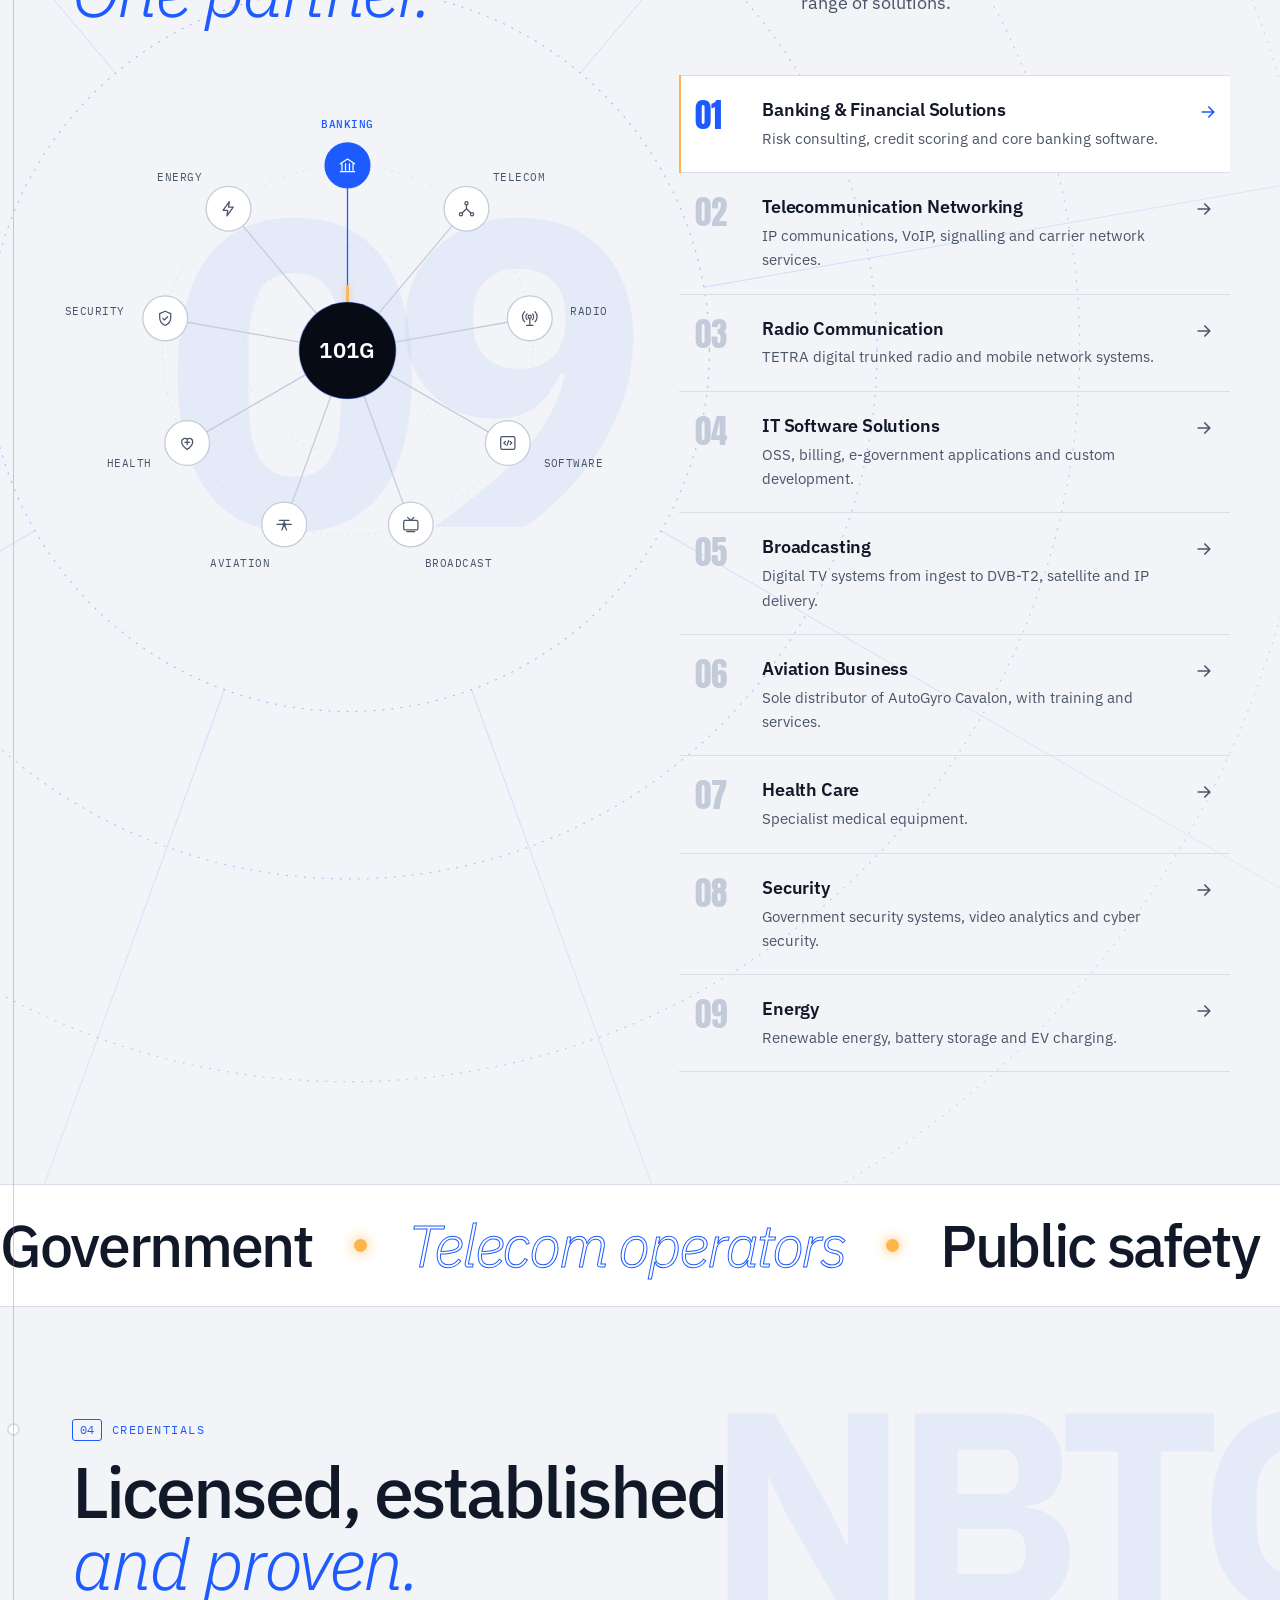
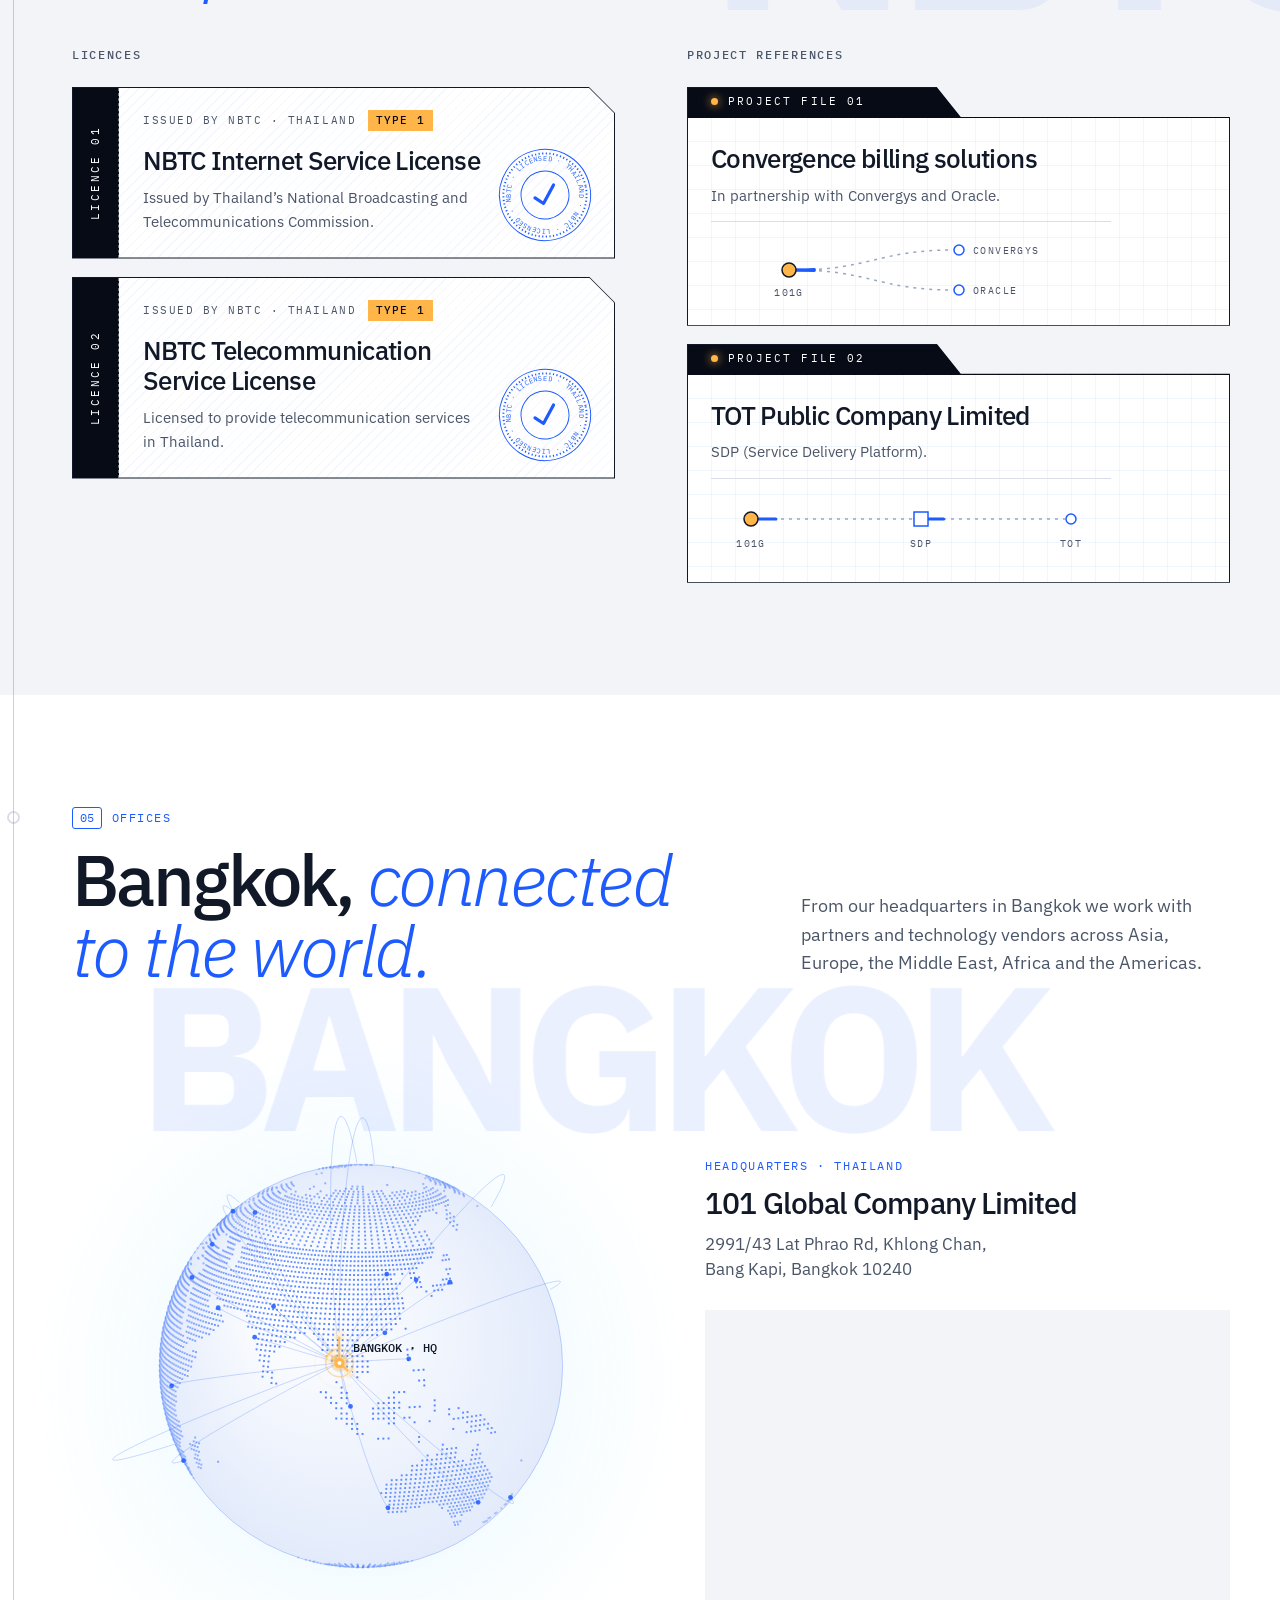
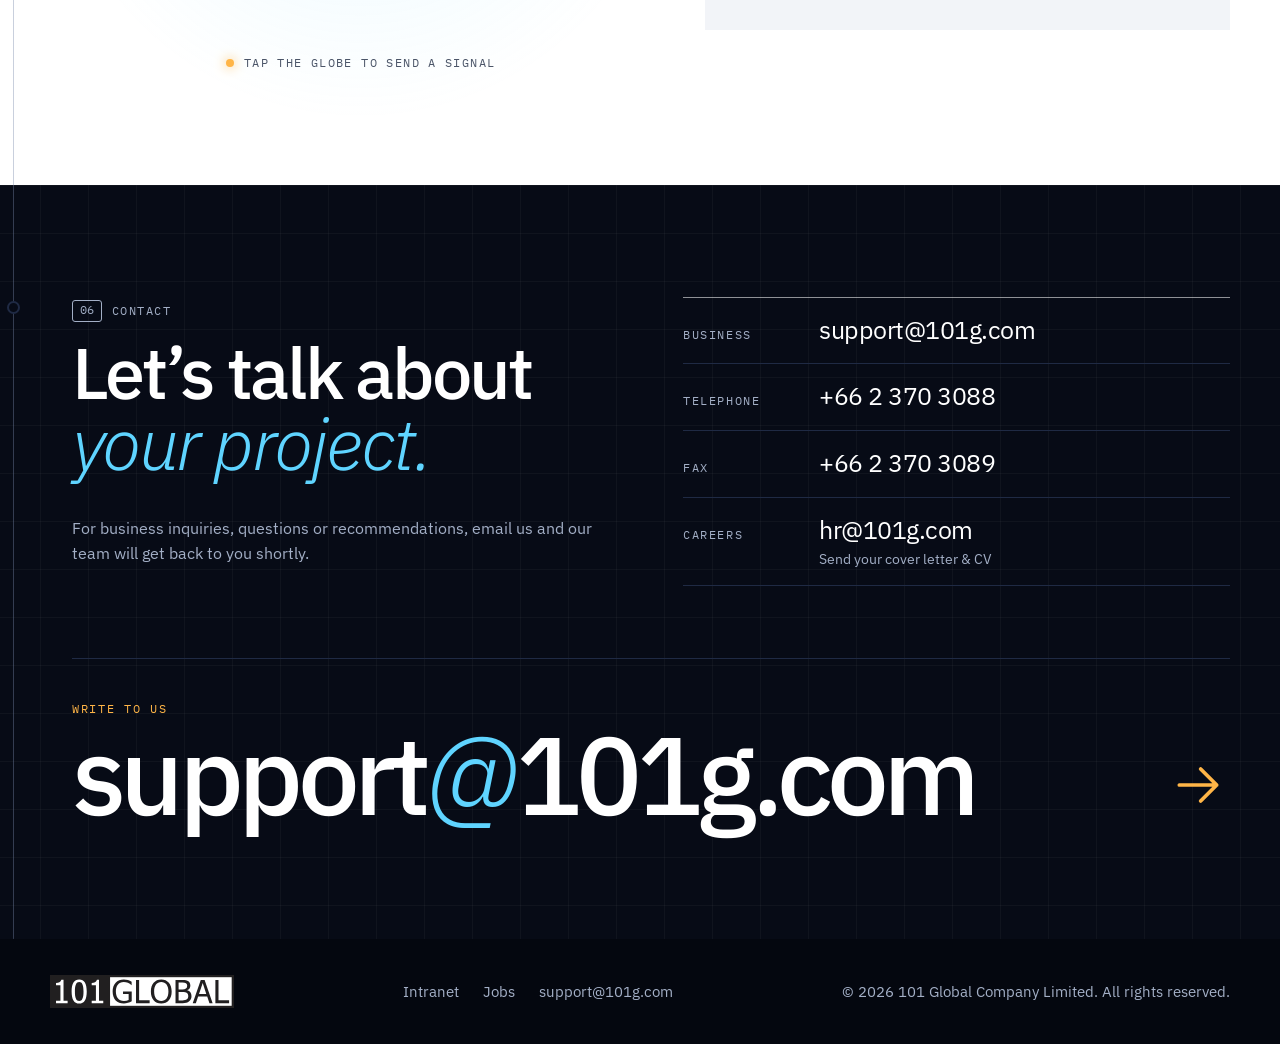
==== commit 7755ab36: "Phones: more room between the active unit row's amber bar and its numeral Co-Authored-By: Claude Fab" ====
--- a/index.html
+++ b/index.html
@@ -25,7 +25,7 @@
   <link rel="preconnect" href="https://fonts.gstatic.com" crossorigin>
   <link href="https://fonts.googleapis.com/css2?family=Anton&family=IBM+Plex+Mono:wght@400;500&family=IBM+Plex+Sans:ital,wght@0,300;0,400;0,500;0,600;0,700;1,300;1,400&display=swap" rel="stylesheet">
 
-  <link rel="stylesheet" href="css/styles.css?v=202611190053">
+  <link rel="stylesheet" href="css/styles.css?v=202611190057">
   <!-- Tells the CSS that JavaScript is running, so scroll animations only hide content when JS can reveal it again -->
   <script>document.documentElement.classList.add('js');</script>
 
@@ -694,6 +694,6 @@
     </div>
   </footer>
 
-  <script src="js/main.js?v=202611190053" defer></script>
+  <script src="js/main.js?v=202611190057" defer></script>
 </body>
 </html>
--- a/css/styles.css
+++ b/css/styles.css
@@ -756,7 +756,7 @@
   .contact-rows > div { grid-template-columns: 6rem 1fr; }
   .vision p { padding-right: 0; padding-top: 1.6em; }
   .vision-mark { font-size: 6rem; right: auto; left: -.04em; top: .05em; }
-  .unit-row { grid-template-columns: 2.5rem 1fr auto; gap: 12px; padding: 20px 4px; }
+  .unit-row { grid-template-columns: 2.5rem 1fr auto; gap: 12px; padding: 20px 6px 20px 18px; } /* left room so the active row's amber bar doesn't crowd the numeral */
   /* all four solution tabs visible at once in a 2 x 2 grid: no sideways swiping */
   .tab-list { display: grid; grid-template-columns: 1fr 1fr; overflow: visible; border-bottom: 0; }
   .tab-list [role="tab"] { padding: 0 8px; min-height: 50px; margin-bottom: 0; text-align: center; border-bottom: 2px solid var(--ink-line); }
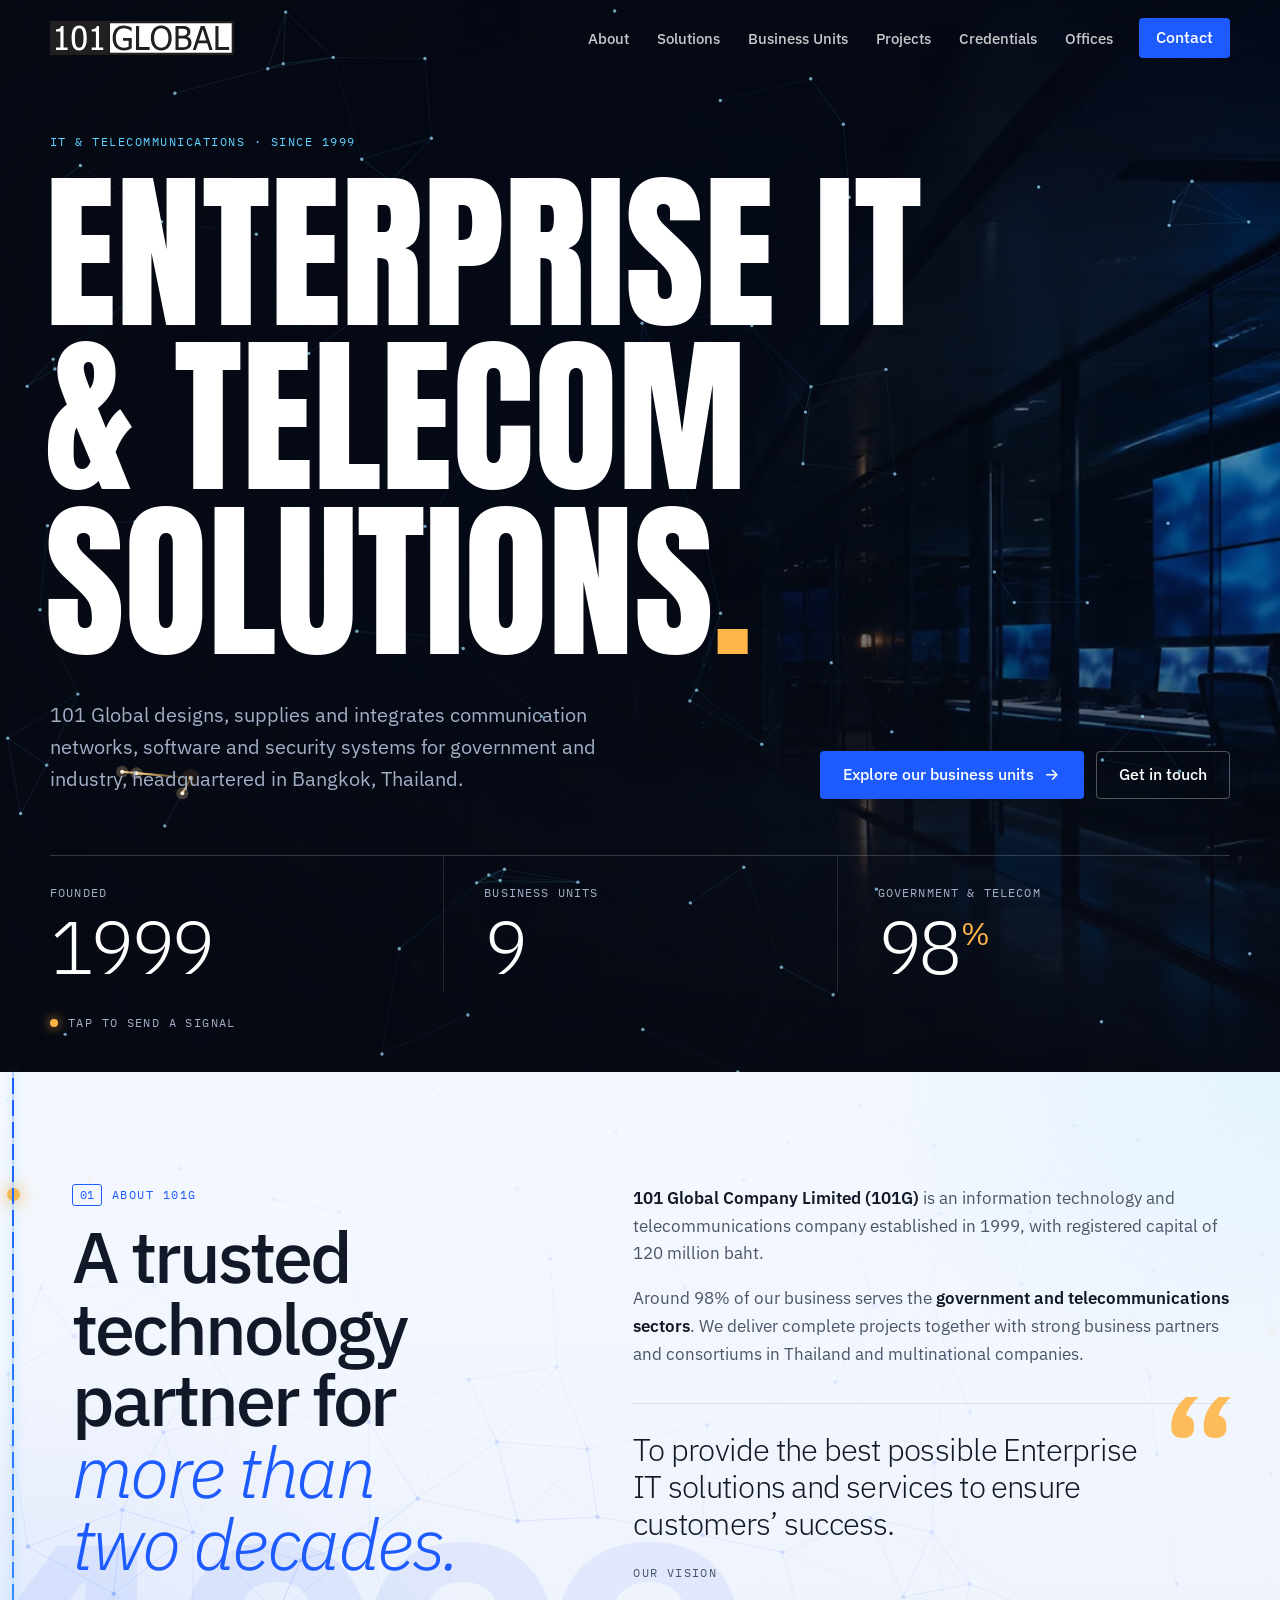
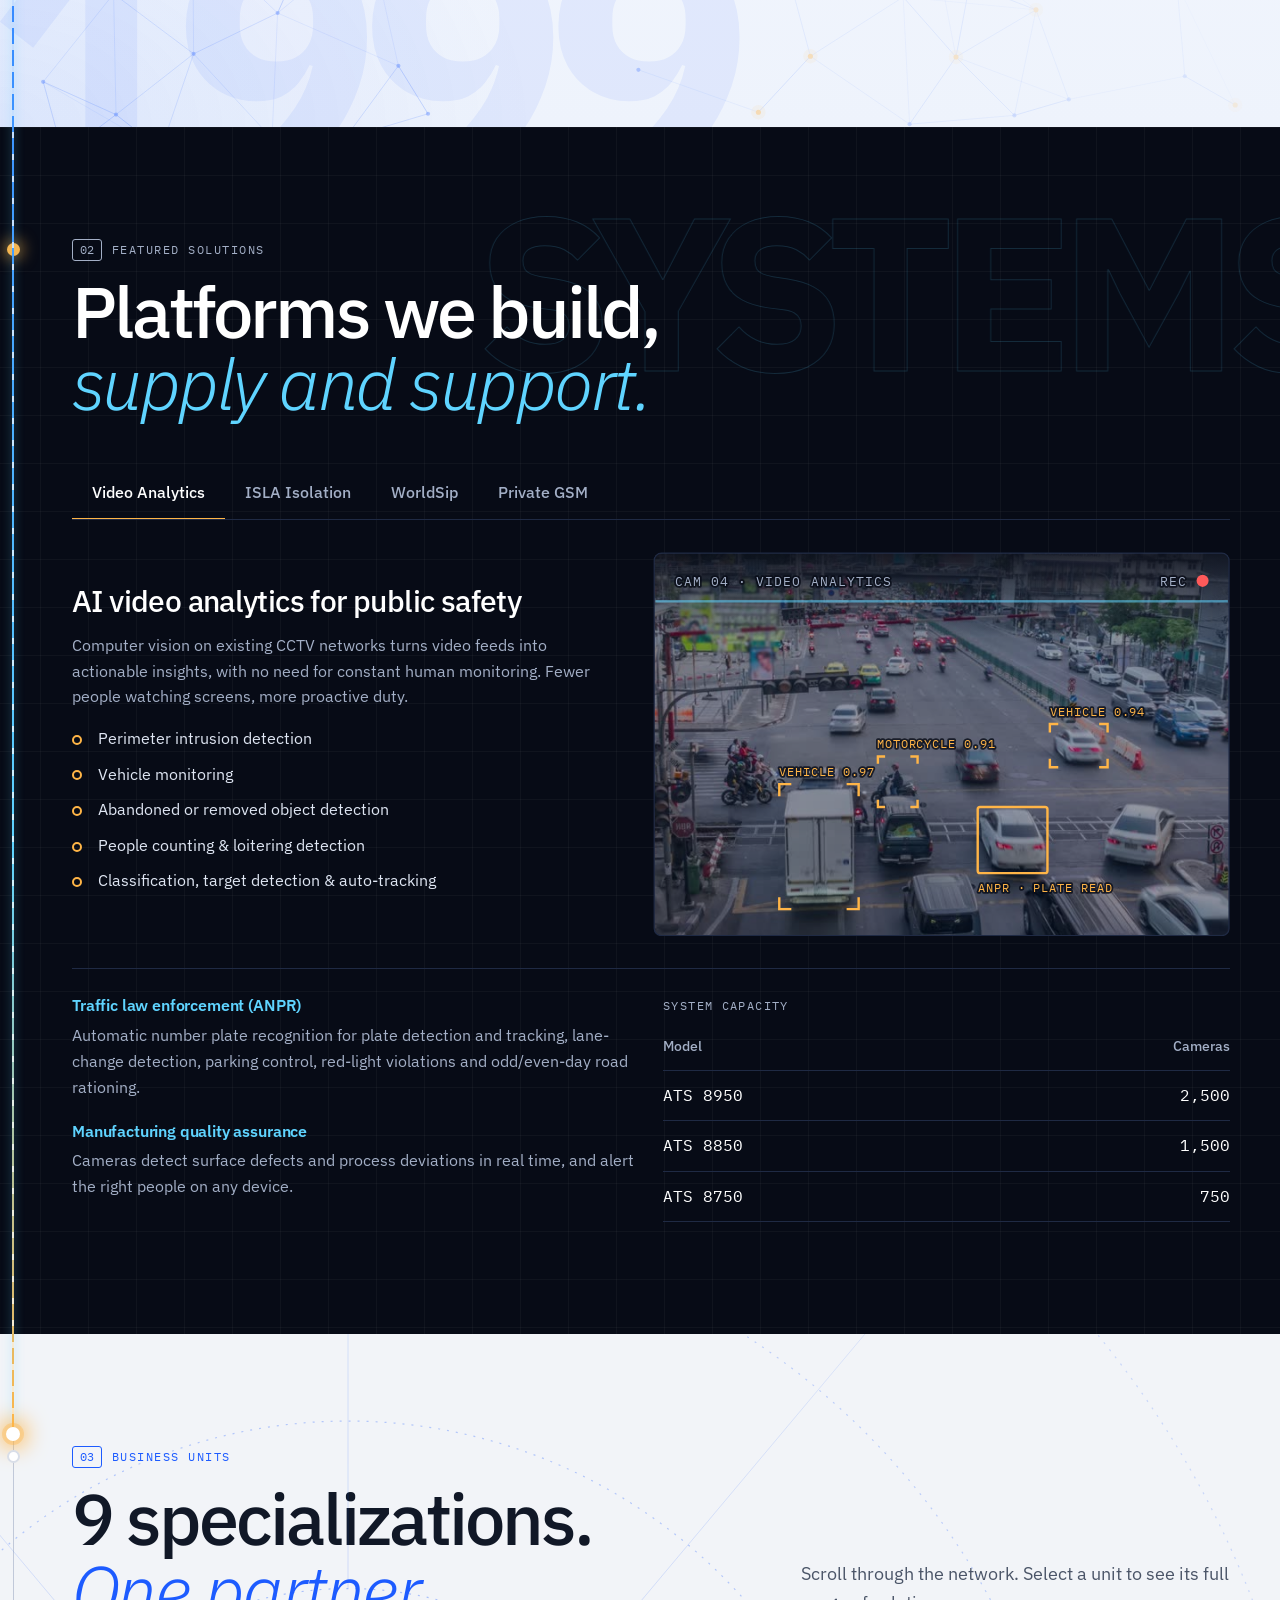
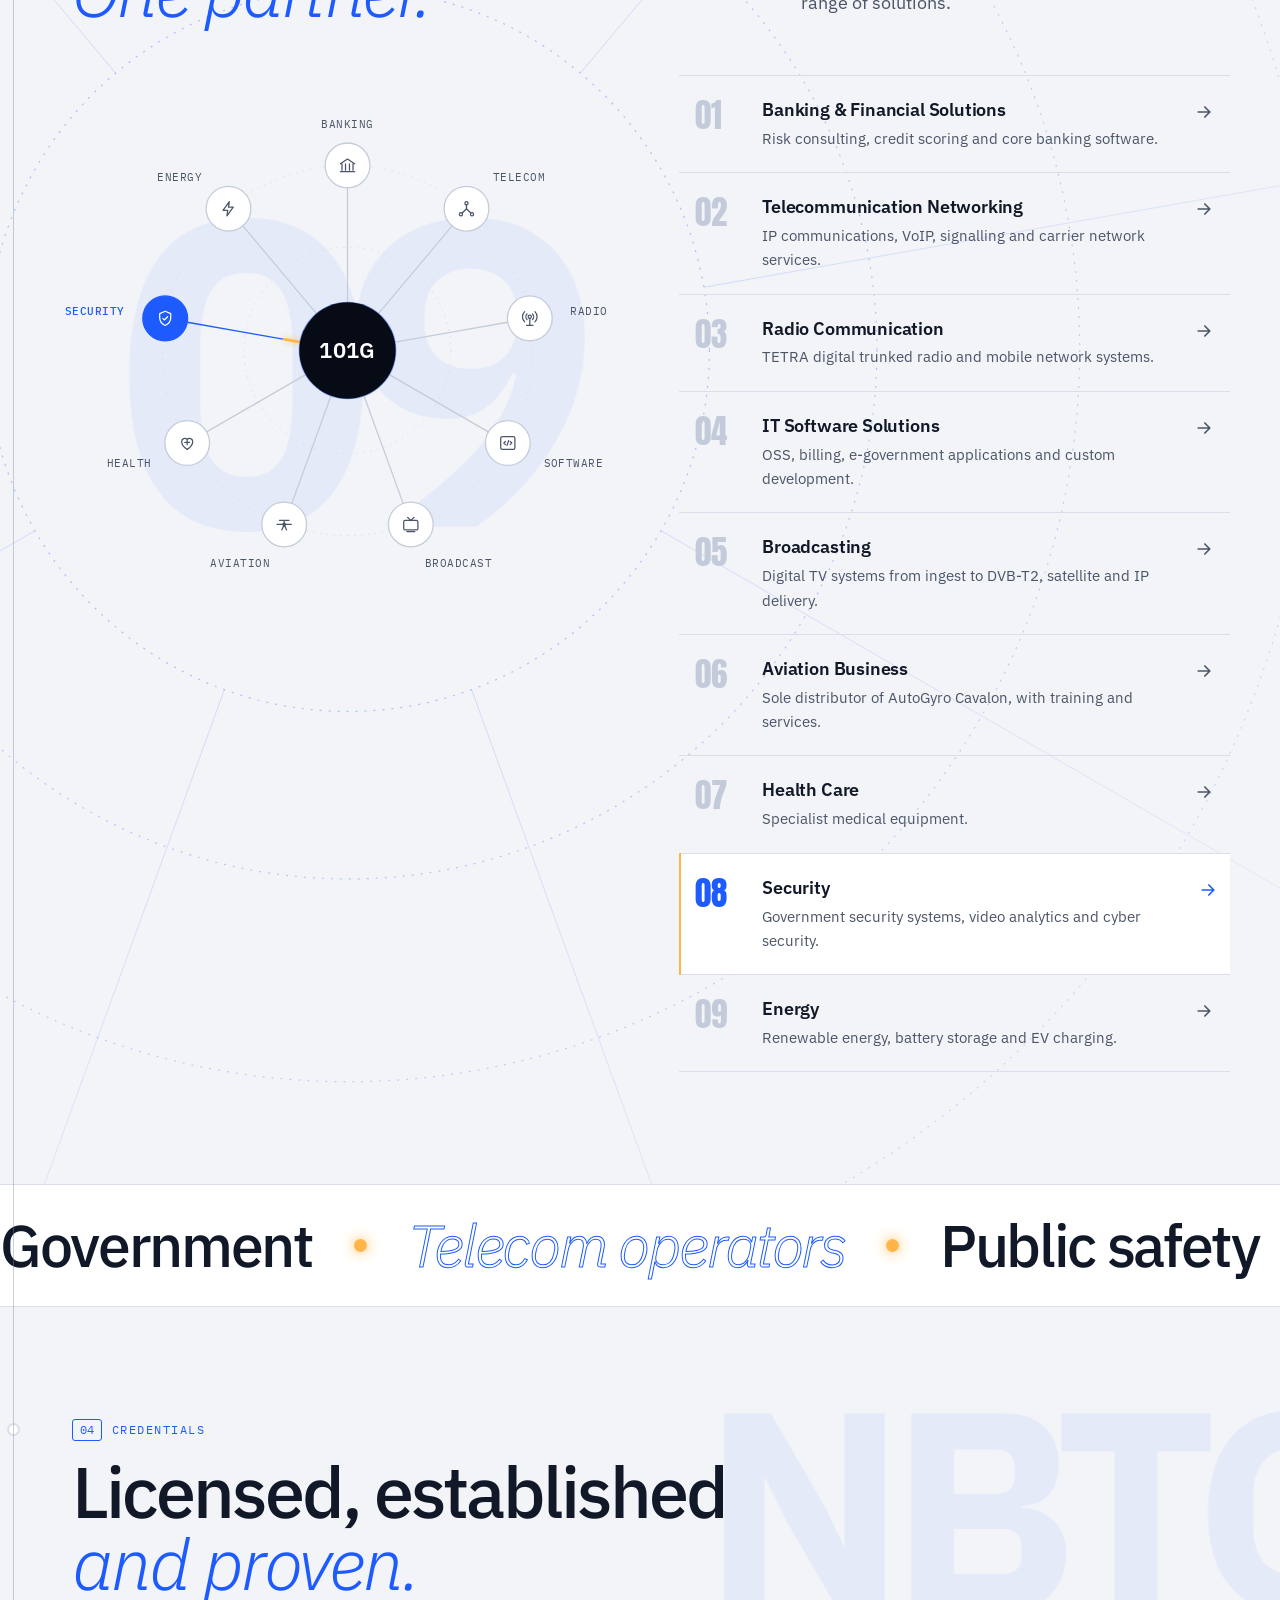
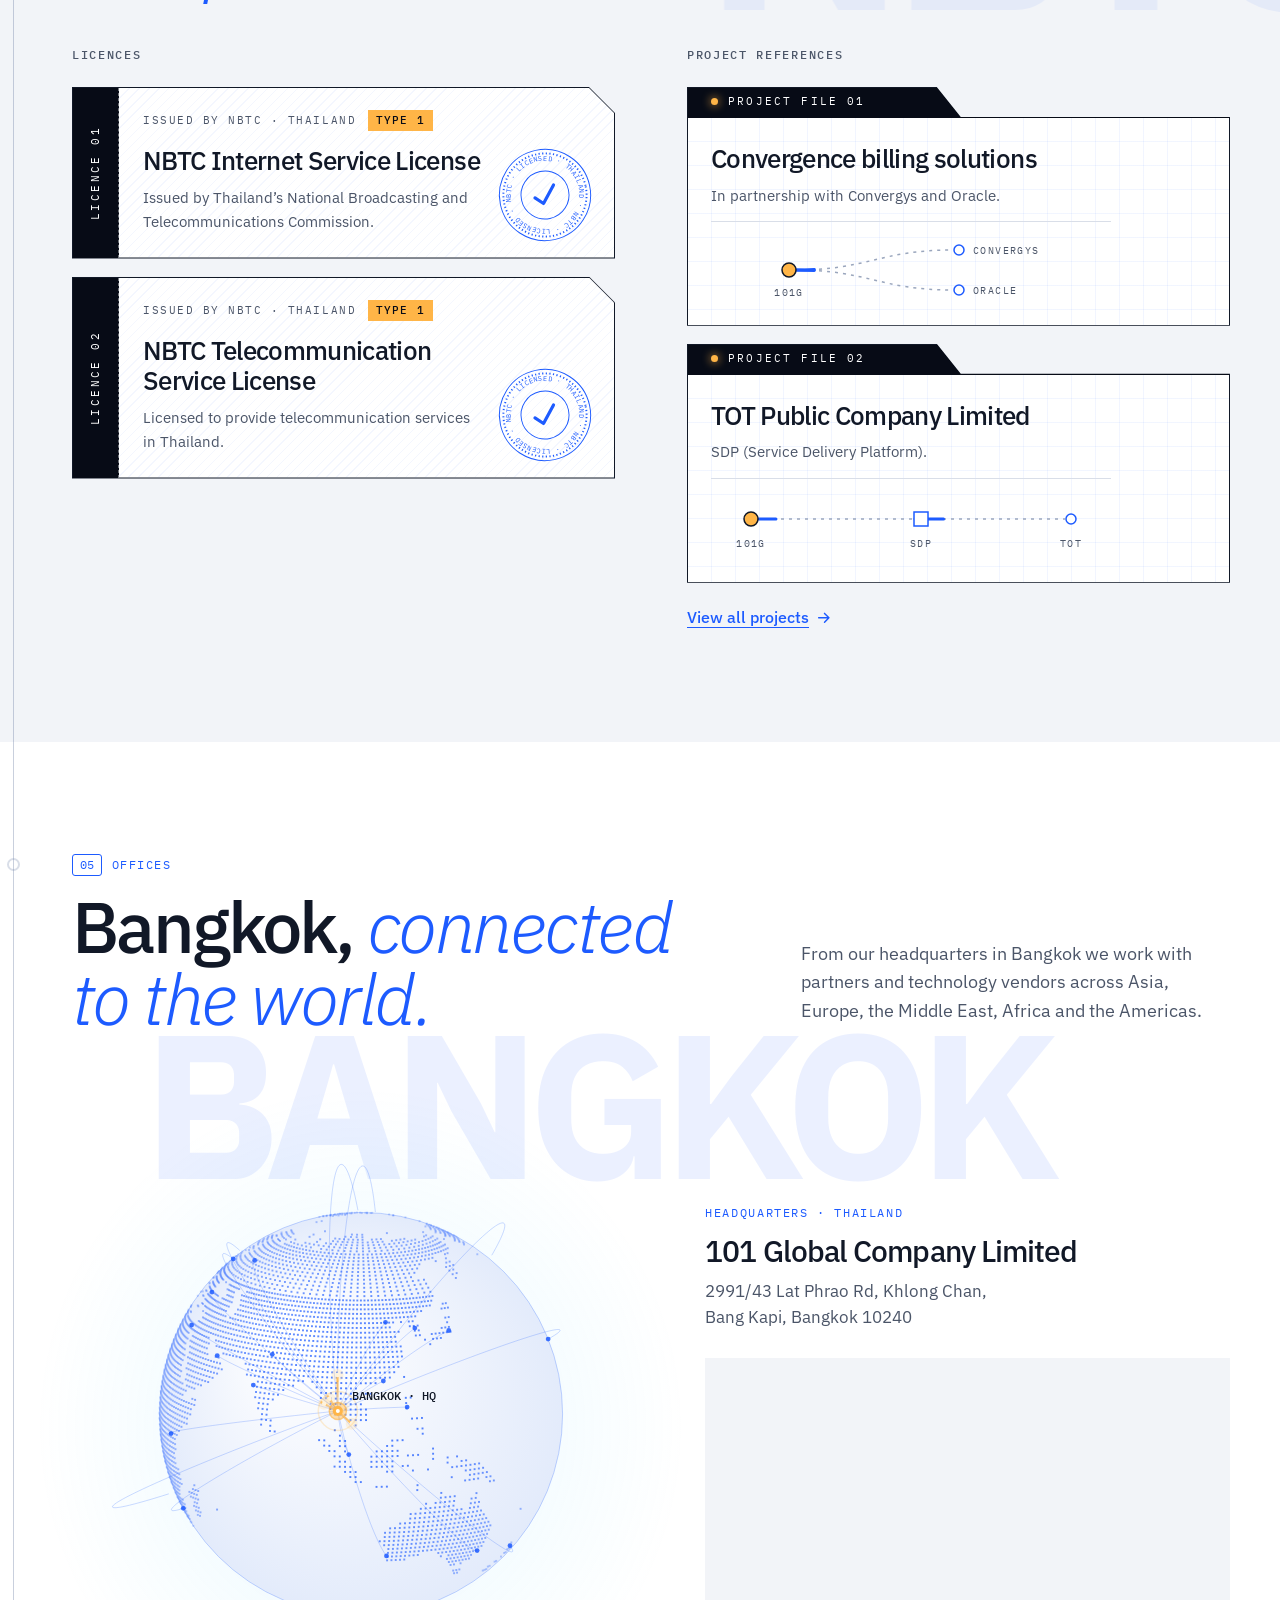
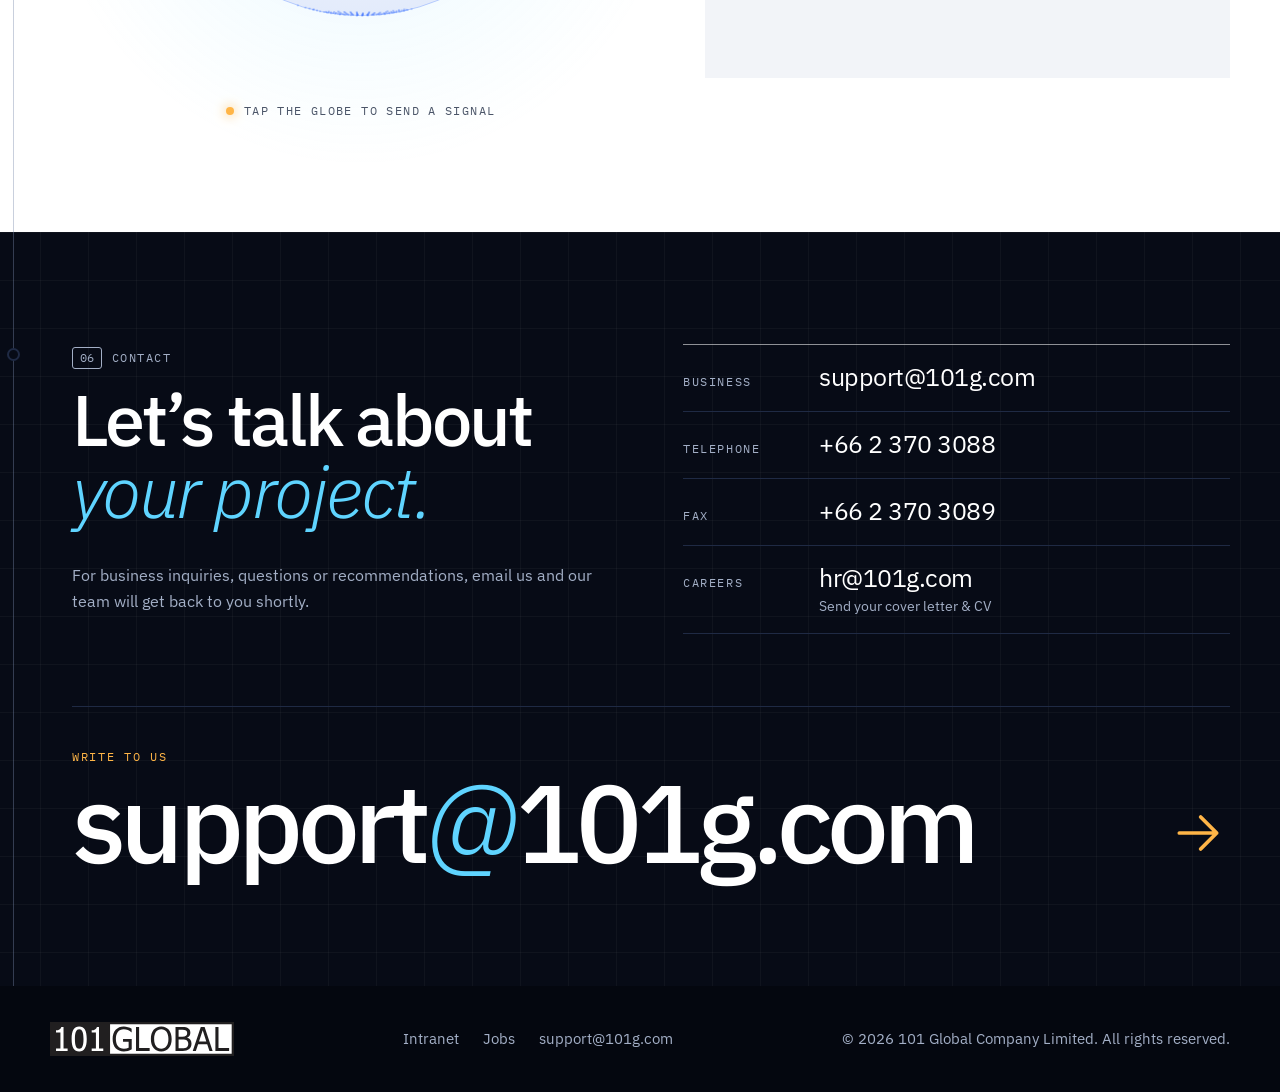
==== commit 38694107: "Add searchable Projects page with placeholder project files, linked from the home page Co-Authored-B" ====
--- a/index.html
+++ b/index.html
@@ -25,7 +25,7 @@
   <link rel="preconnect" href="https://fonts.gstatic.com" crossorigin>
   <link href="https://fonts.googleapis.com/css2?family=Anton&family=IBM+Plex+Mono:wght@400;500&family=IBM+Plex+Sans:ital,wght@0,300;0,400;0,500;0,600;0,700;1,300;1,400&display=swap" rel="stylesheet">
 
-  <link rel="stylesheet" href="css/styles.css?v=202611190057">
+  <link rel="stylesheet" href="css/styles.css?v=202611191842">
   <!-- Tells the CSS that JavaScript is running, so scroll animations only hide content when JS can reveal it again -->
   <script>document.documentElement.classList.add('js');</script>
 
@@ -99,6 +99,7 @@
           <li><a href="#about">About</a></li>
           <li><a href="#solutions">Solutions</a></li>
           <li><a href="#units">Business Units</a></li>
+          <li><a href="projects.html">Projects</a></li>
           <li><a href="#credentials">Credentials</a></li>
           <li><a href="#offices">Offices</a></li>
           <li><a href="#contact" class="btn btn-small">Contact</a></li>
@@ -614,6 +615,7 @@
                 </svg>
               </li>
             </ol>
+            <a class="text-link pj-all" href="projects.html">View all projects <svg class="icon" aria-hidden="true"><use href="#i-arrow"/></svg></a>
           </div>
         </div>
       </div>
@@ -694,6 +696,6 @@
     </div>
   </footer>
 
-  <script src="js/main.js?v=202611190057" defer></script>
+  <script src="js/main.js?v=202611191842" defer></script>
 </body>
 </html>
--- a/css/styles.css
+++ b/css/styles.css
@@ -539,6 +539,7 @@
 .dm-node { fill: var(--paper); stroke: var(--accent); stroke-width: 1.5; }
 .dossier .sig { stroke: var(--accent); filter: none; }
 .dossier-map text { font-family: var(--mono); font-size: 10px; letter-spacing: .14em; fill: var(--muted); }
+.pj-all { margin-top: 22px; } /* "View all projects" link under the project files */
 
 /* Licences drawn as permit documents: dark stub, perforation, cut corner, hatched paper, stamped seal */
 .permits { list-style: none; margin: 0; padding: 0; display: grid; gap: 18px; }
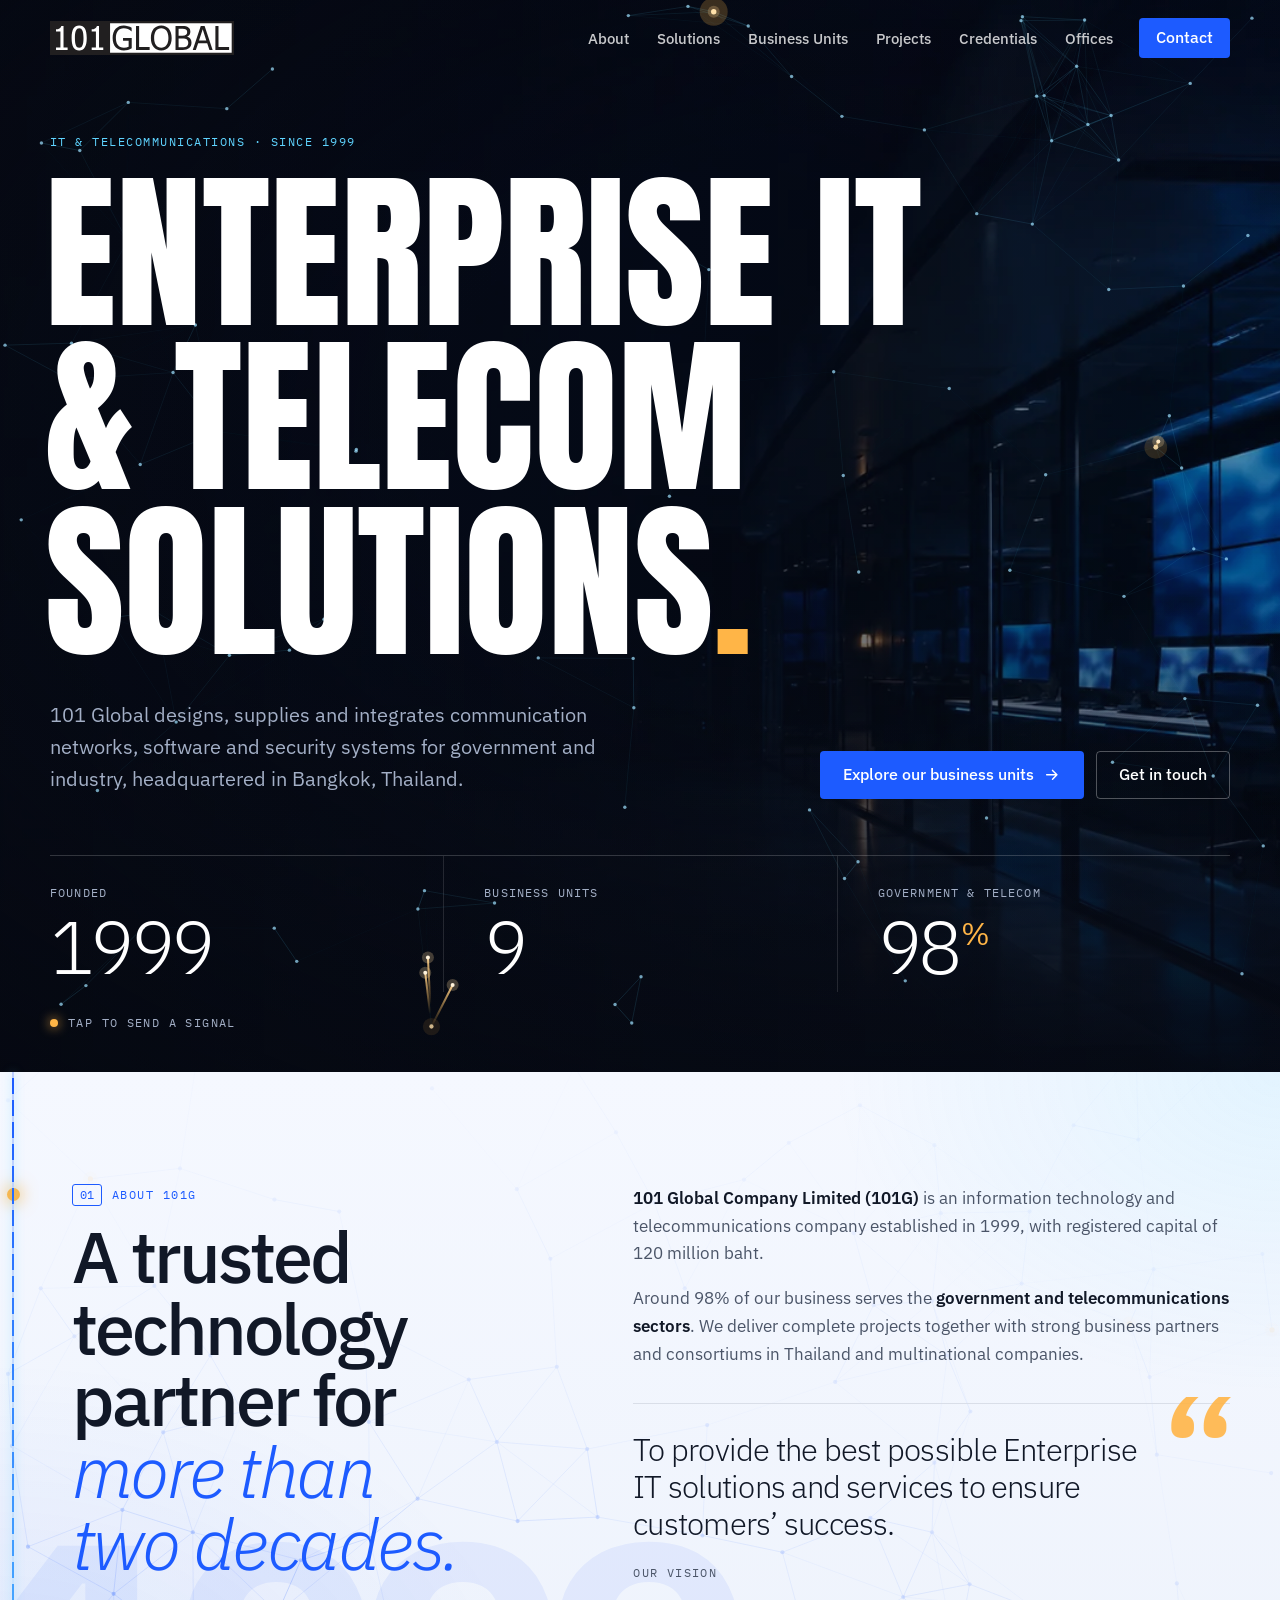
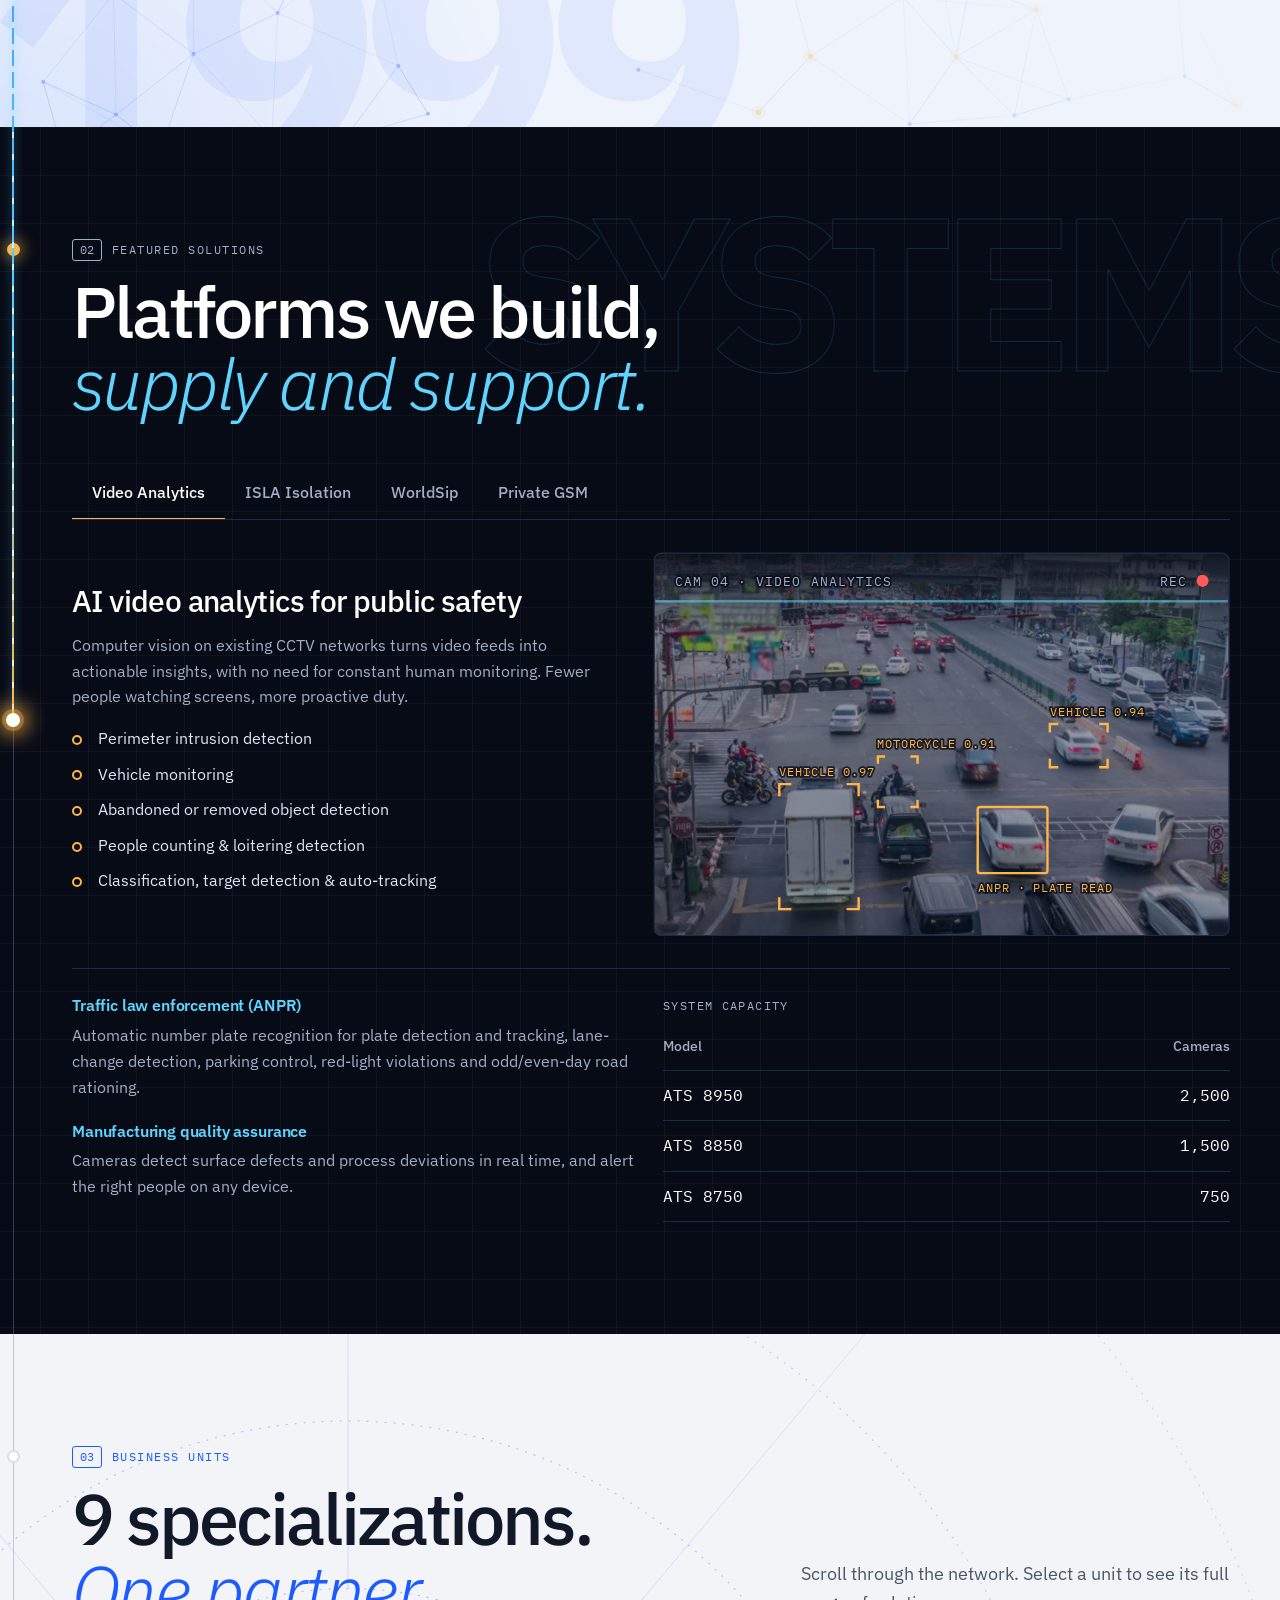
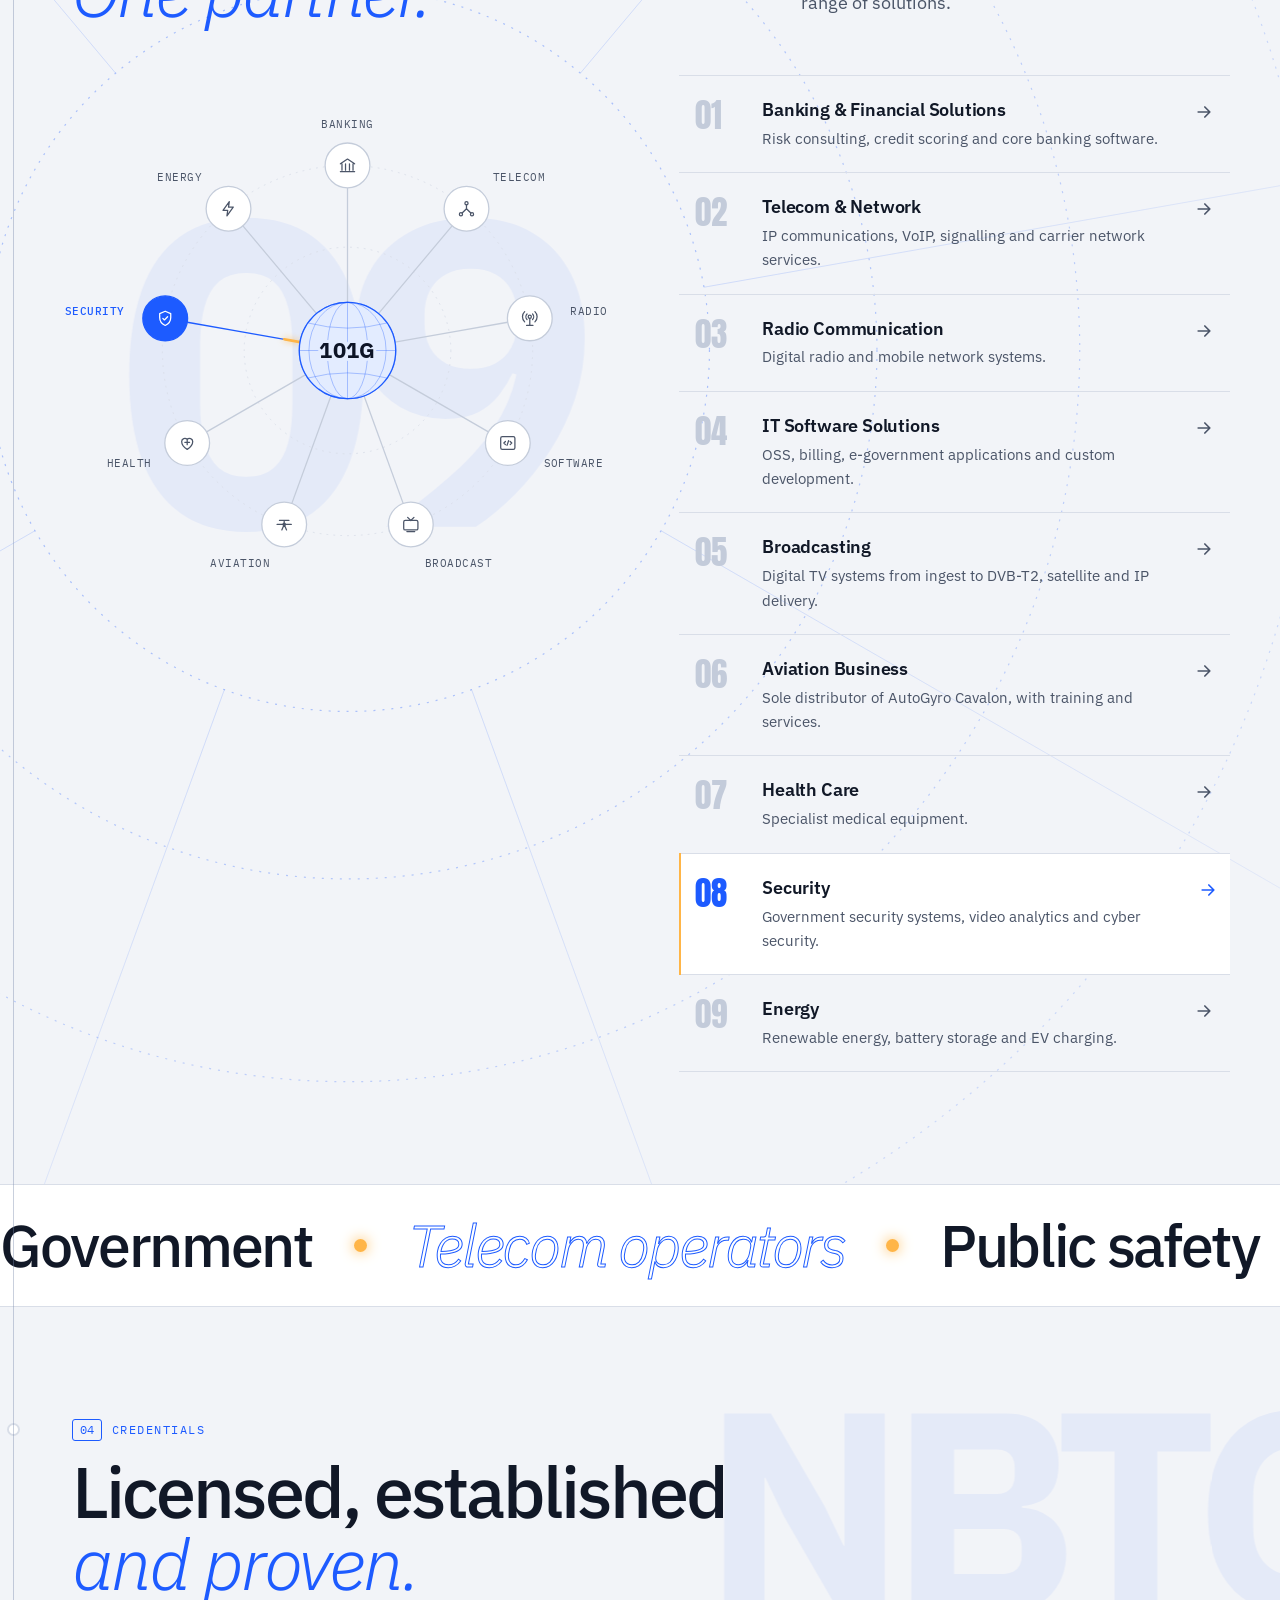
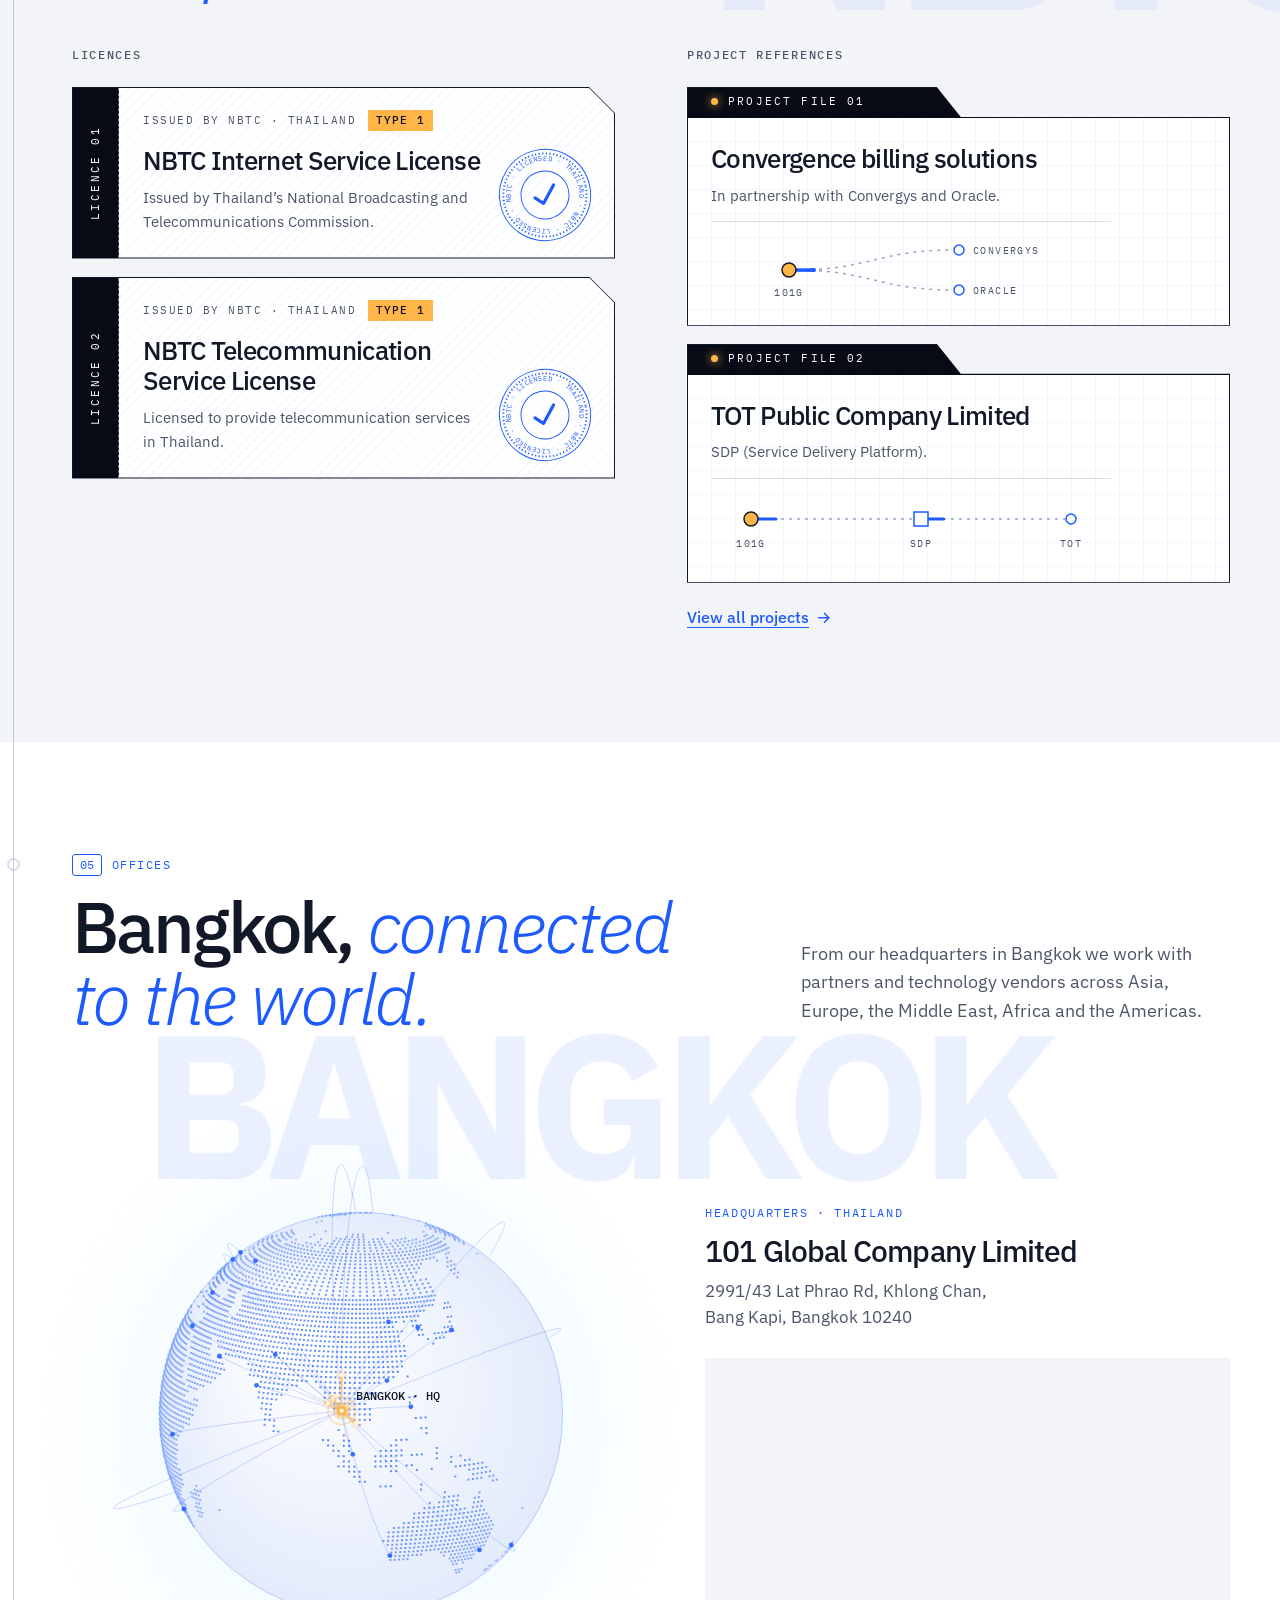
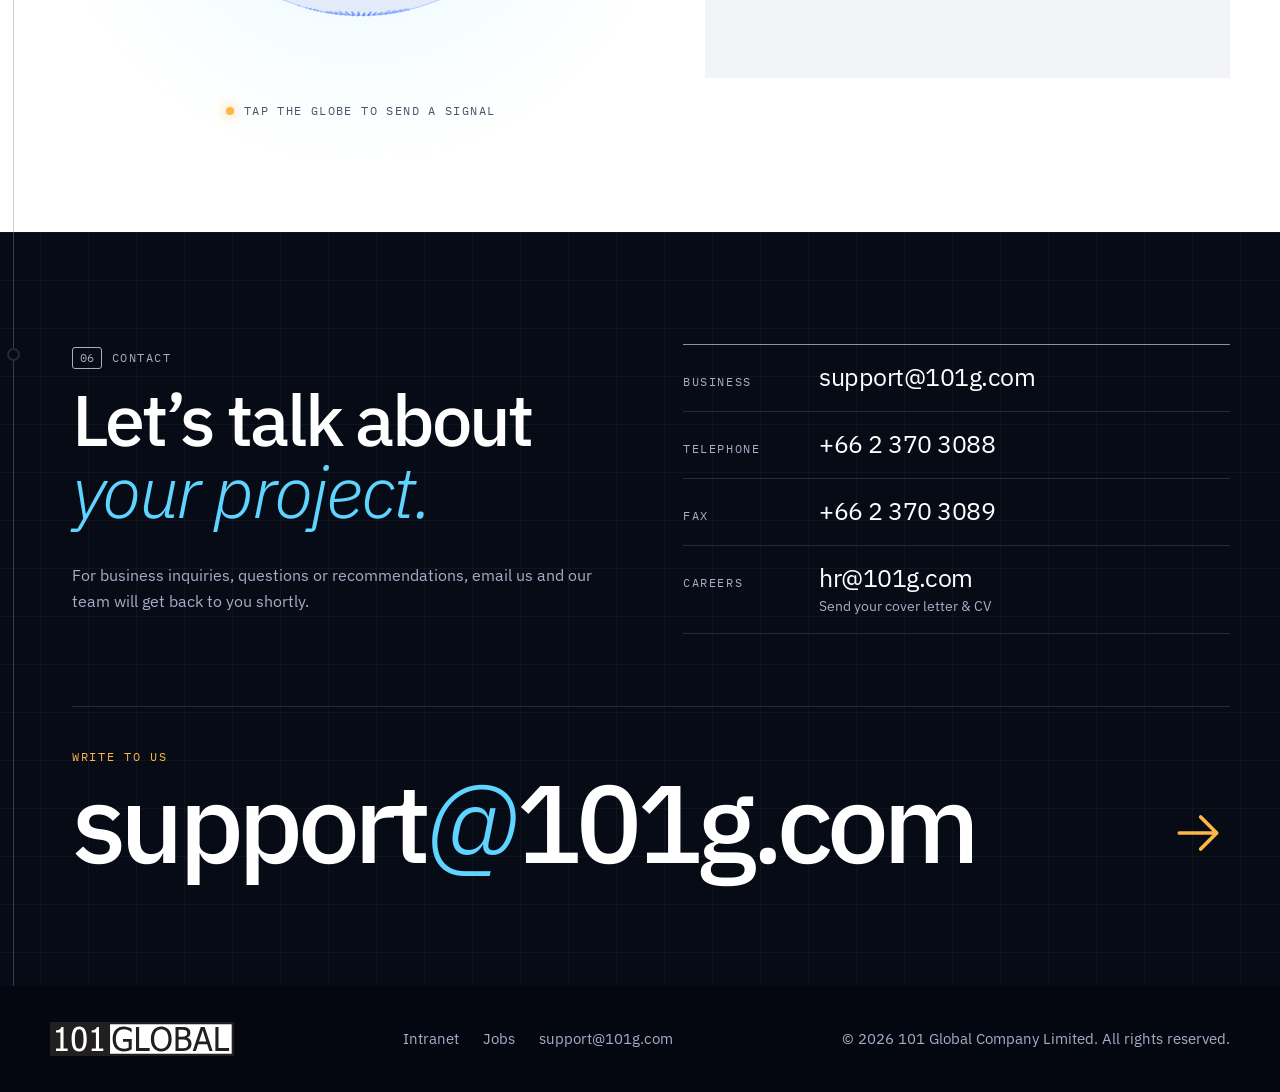
==== commit c2bf5fec: "Projects: split banking into four files and drop numbering; rename Telecom & Network; globe hub on t" ====
--- a/index.html
+++ b/index.html
@@ -25,7 +25,7 @@
   <link rel="preconnect" href="https://fonts.gstatic.com" crossorigin>
   <link href="https://fonts.googleapis.com/css2?family=Anton&family=IBM+Plex+Mono:wght@400;500&family=IBM+Plex+Sans:ital,wght@0,300;0,400;0,500;0,600;0,700;1,300;1,400&display=swap" rel="stylesheet">
 
-  <link rel="stylesheet" href="css/styles.css?v=202611191842">
+  <link rel="stylesheet" href="css/styles.css?v=202611191906">
   <!-- Tells the CSS that JavaScript is running, so scroll animations only hide content when JS can reveal it again -->
   <script>document.documentElement.classList.add('js');</script>
 
@@ -404,8 +404,8 @@
                data-short = label shown on the network map. -->
           <ol class="unit-list" role="list">
             <li><button class="unit-row" data-open="bu-1" data-short="Banking" data-icon="i-bank"><span class="unit-num">01</span><span class="unit-text"><span class="unit-title">Banking &amp; Financial Solutions</span><span class="unit-sum">Risk consulting, credit scoring and core banking software.</span></span><svg class="icon unit-go" aria-hidden="true"><use href="#i-arrow"/></svg></button></li>
-            <li><button class="unit-row" data-open="bu-2" data-short="Telecom" data-icon="i-network"><span class="unit-num">02</span><span class="unit-text"><span class="unit-title">Telecommunication Networking</span><span class="unit-sum">IP communications, VoIP, signalling and carrier network services.</span></span><svg class="icon unit-go" aria-hidden="true"><use href="#i-arrow"/></svg></button></li>
-            <li><button class="unit-row" data-open="bu-3" data-short="Radio" data-icon="i-radio"><span class="unit-num">03</span><span class="unit-text"><span class="unit-title">Radio Communication</span><span class="unit-sum">TETRA digital trunked radio and mobile network systems.</span></span><svg class="icon unit-go" aria-hidden="true"><use href="#i-arrow"/></svg></button></li>
+            <li><button class="unit-row" data-open="bu-2" data-short="Telecom" data-icon="i-network"><span class="unit-num">02</span><span class="unit-text"><span class="unit-title">Telecom &amp; Network</span><span class="unit-sum">IP communications, VoIP, signalling and carrier network services.</span></span><svg class="icon unit-go" aria-hidden="true"><use href="#i-arrow"/></svg></button></li>
+            <li><button class="unit-row" data-open="bu-3" data-short="Radio" data-icon="i-radio"><span class="unit-num">03</span><span class="unit-text"><span class="unit-title">Radio Communication</span><span class="unit-sum">Digital radio and mobile network systems.</span></span><svg class="icon unit-go" aria-hidden="true"><use href="#i-arrow"/></svg></button></li>
             <li><button class="unit-row" data-open="bu-4" data-short="Software" data-icon="i-code"><span class="unit-num">04</span><span class="unit-text"><span class="unit-title">IT Software Solutions</span><span class="unit-sum">OSS, billing, e-government applications and custom development.</span></span><svg class="icon unit-go" aria-hidden="true"><use href="#i-arrow"/></svg></button></li>
             <li><button class="unit-row" data-open="bu-5" data-short="Broadcast" data-icon="i-broadcast"><span class="unit-num">05</span><span class="unit-text"><span class="unit-title">Broadcasting</span><span class="unit-sum">Digital TV systems from ingest to DVB-T2, satellite and IP delivery.</span></span><svg class="icon unit-go" aria-hidden="true"><use href="#i-arrow"/></svg></button></li>
             <li><button class="unit-row" data-open="bu-6" data-short="Aviation" data-icon="i-plane"><span class="unit-num">06</span><span class="unit-text"><span class="unit-title">Aviation Business</span><span class="unit-sum">Sole distributor of AutoGyro Cavalon, with training and services.</span></span><svg class="icon unit-go" aria-hidden="true"><use href="#i-arrow"/></svg></button></li>
@@ -432,7 +432,7 @@
       </dialog>
 
       <dialog class="unit-dialog" id="bu-2" aria-labelledby="bu-2-title">
-        <div class="dialog-head"><span class="unit-num">BU 02</span><h3 id="bu-2-title">Telecommunication Networking</h3><button class="dialog-close" aria-label="Close"><svg class="icon" aria-hidden="true"><use href="#i-close"/></svg></button></div>
+        <div class="dialog-head"><span class="unit-num">BU 02</span><h3 id="bu-2-title">Telecom &amp; Network</h3><button class="dialog-close" aria-label="Close"><svg class="icon" aria-hidden="true"><use href="#i-close"/></svg></button></div>
         <img class="dialog-media" src="images/bu-2.webp" width="1280" height="720" alt="Telecommunications tower against the Bangkok skyline" loading="lazy" decoding="async">
         <div class="dialog-body">
           <div class="cols">
@@ -696,6 +696,6 @@
     </div>
   </footer>
 
-  <script src="js/main.js?v=202611191842" defer></script>
+  <script src="js/main.js?v=202611191906" defer></script>
 </body>
 </html>
--- a/css/styles.css
+++ b/css/styles.css
@@ -311,10 +311,11 @@
 .hub-map .bu-node text { font-family: var(--mono); font-size: 13px; fill: var(--muted); letter-spacing: .04em; transition: fill .3s; }
 .hub-map .bu-node { cursor: pointer; }
 @media (max-width: 899px) { .hub-map .bu-node text { font-size: 19px; } }
-.hub-map .hub circle { fill: var(--ink); }
+.hub-map .hub .hub-globe { fill: #e3ecff; stroke: var(--accent); stroke-width: 1.5; } /* light globe behind the 101G mark */
+.hub-map .hub .hub-grid { fill: none; stroke: var(--accent); stroke-width: 1; opacity: .38; }
 .hub-map .hub .hub-ring { fill: none; stroke: var(--accent); stroke-width: 1.5; opacity: .5; transform-origin: center; transform-box: fill-box; animation: hubpulse 2.4s ease-out infinite; }
 @keyframes hubpulse { from { transform: scale(1); opacity: .6; } to { transform: scale(1.6); opacity: 0; } }
-.hub-map .hub text { font-family: var(--font); font-weight: 600; font-size: 26px; fill: #fff; letter-spacing: .02em; }
+.hub-map .hub text { font-family: var(--font); font-weight: 700; font-size: 26px; fill: var(--ink-2); letter-spacing: .02em; paint-order: stroke; stroke: #e3ecff; stroke-width: 7px; stroke-linejoin: round; }
 /* active unit */
 .hub-map .is-active .spoke { stroke: var(--accent); }
 .hub-map .is-active .spoke-sig { opacity: 1; animation: sig 1.1s linear infinite; }
